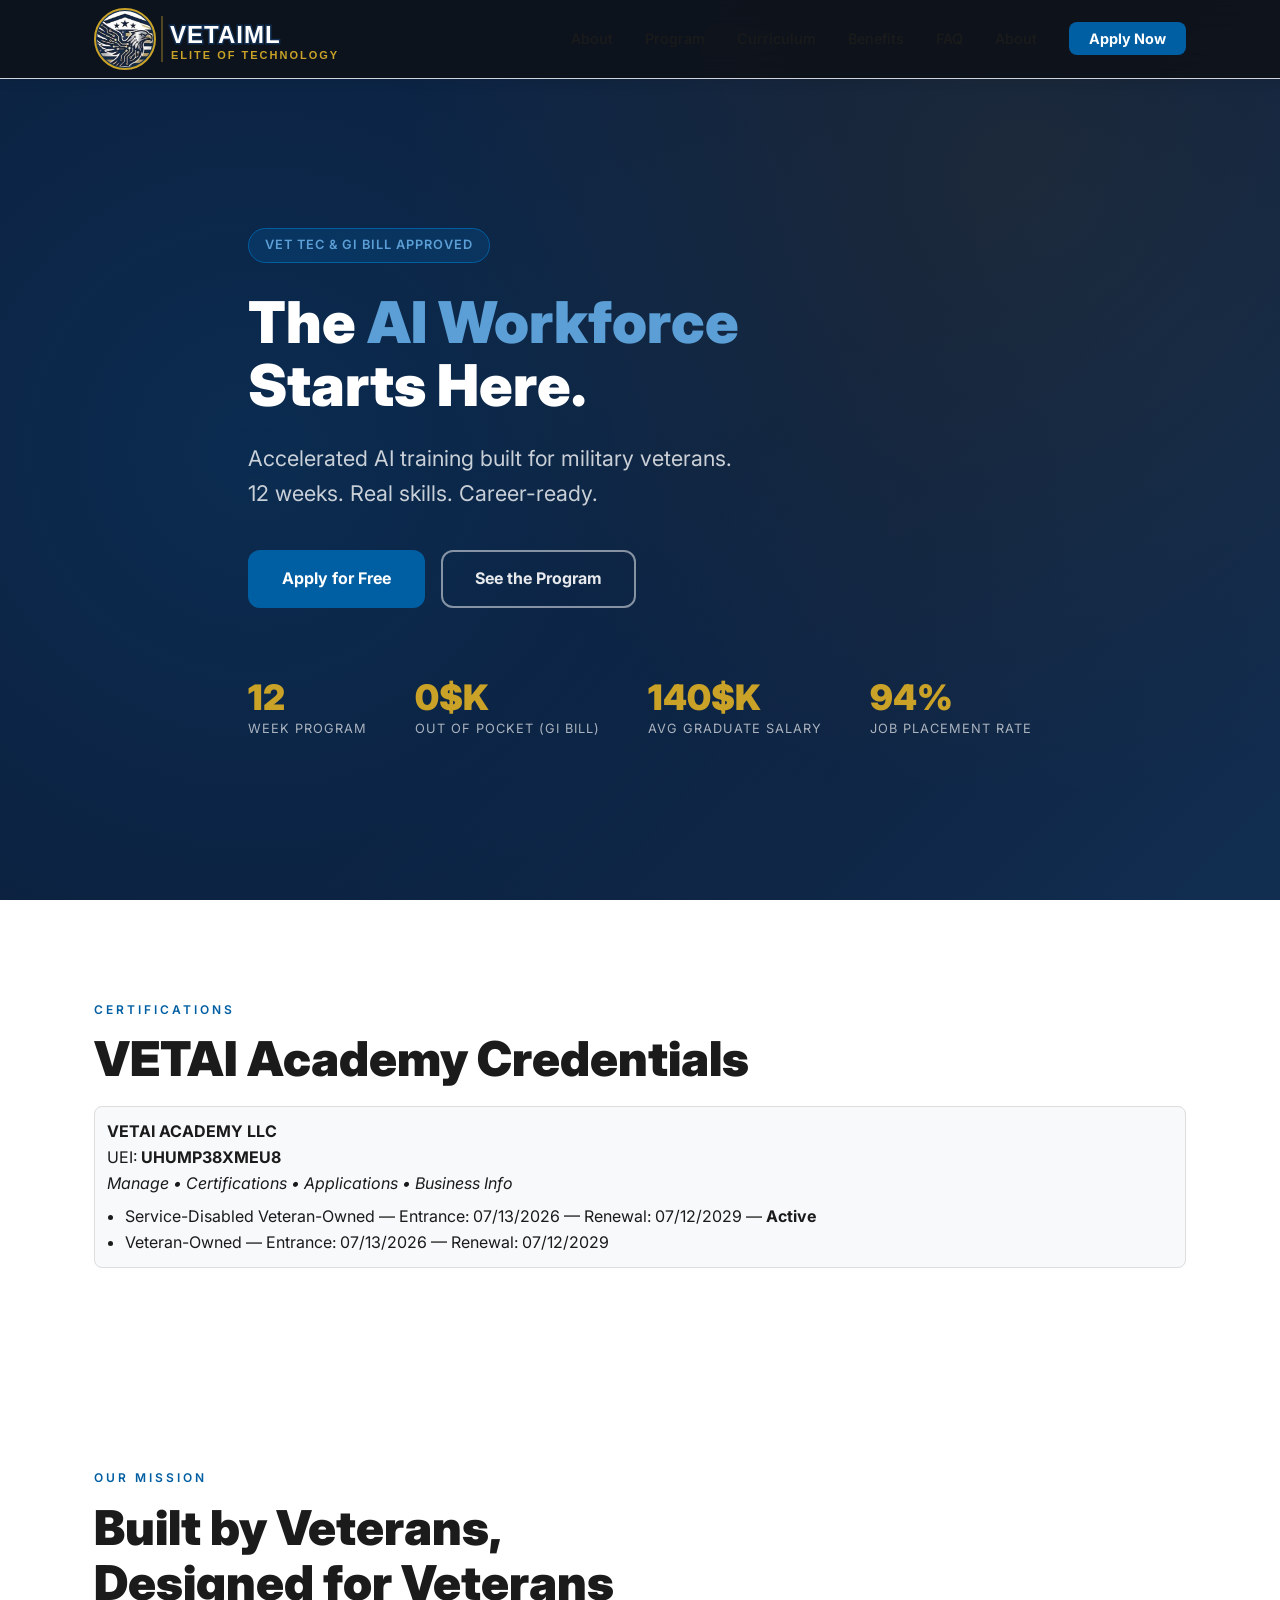
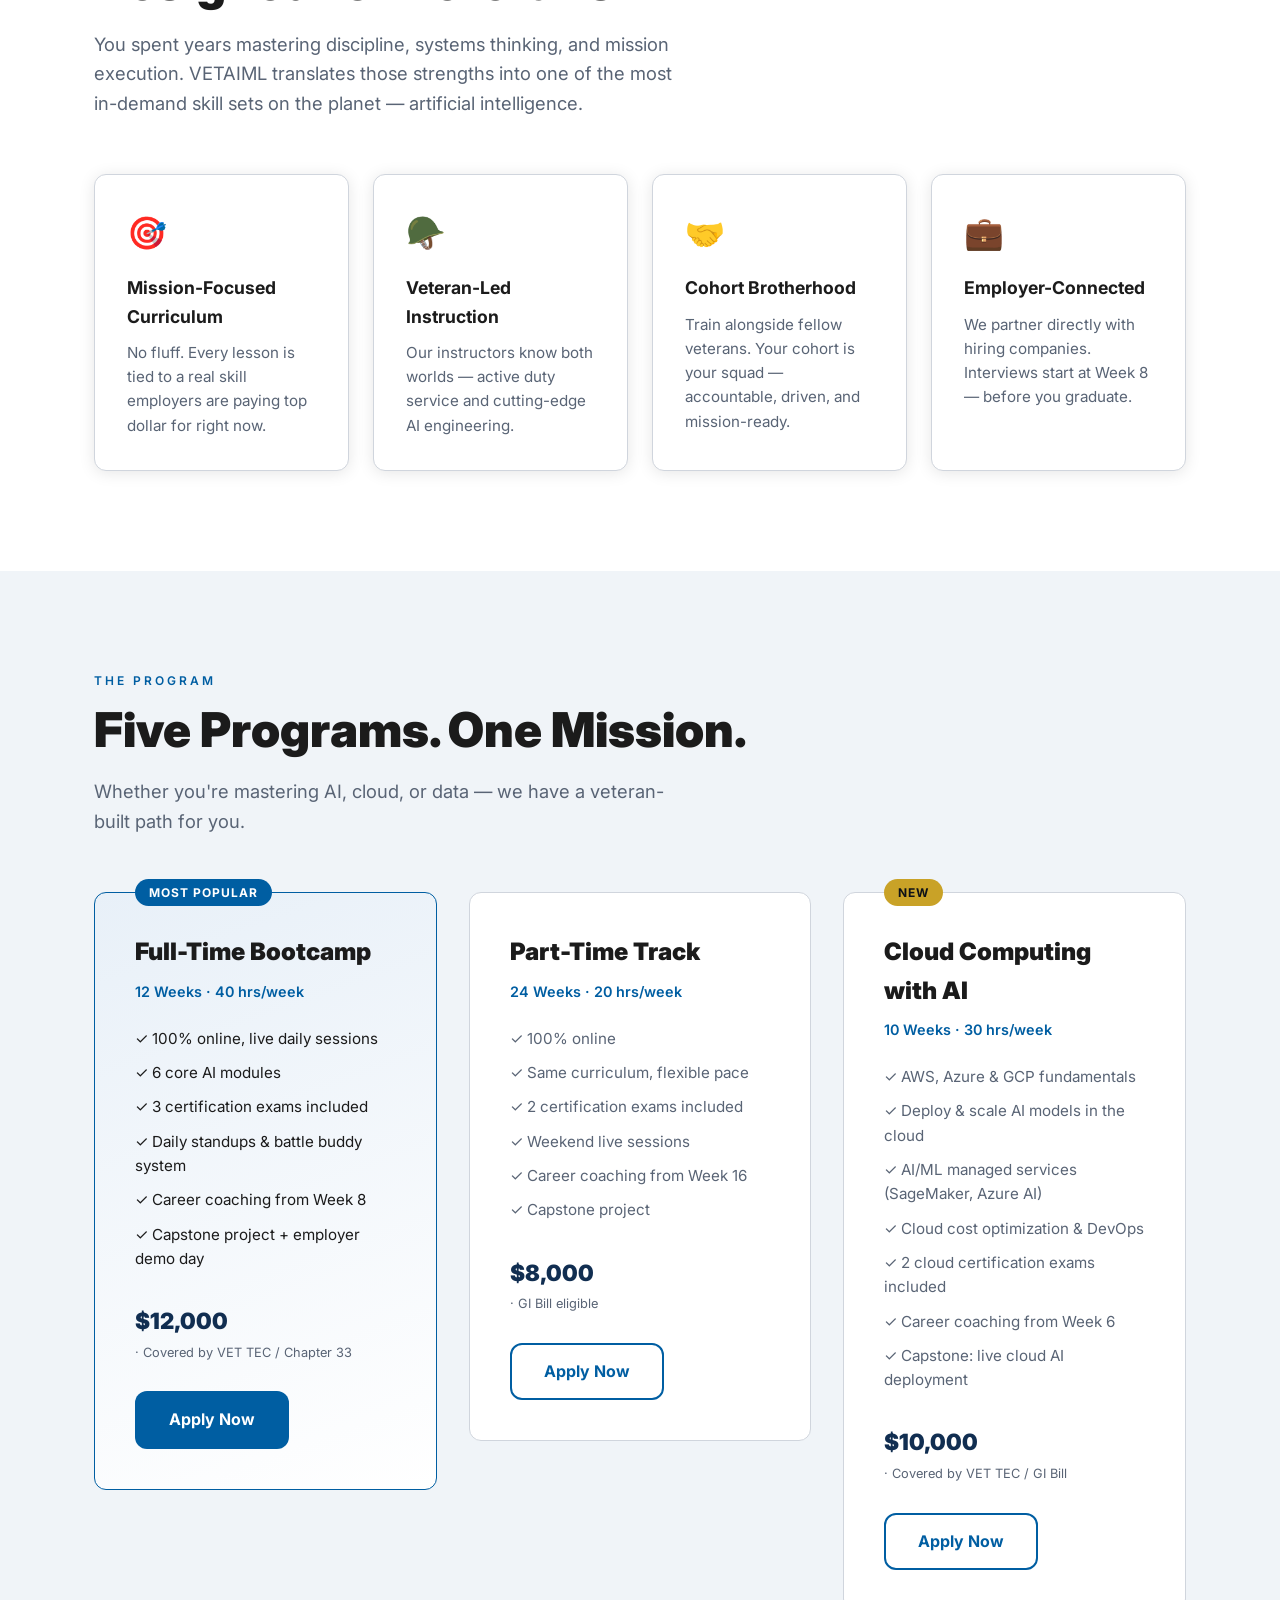
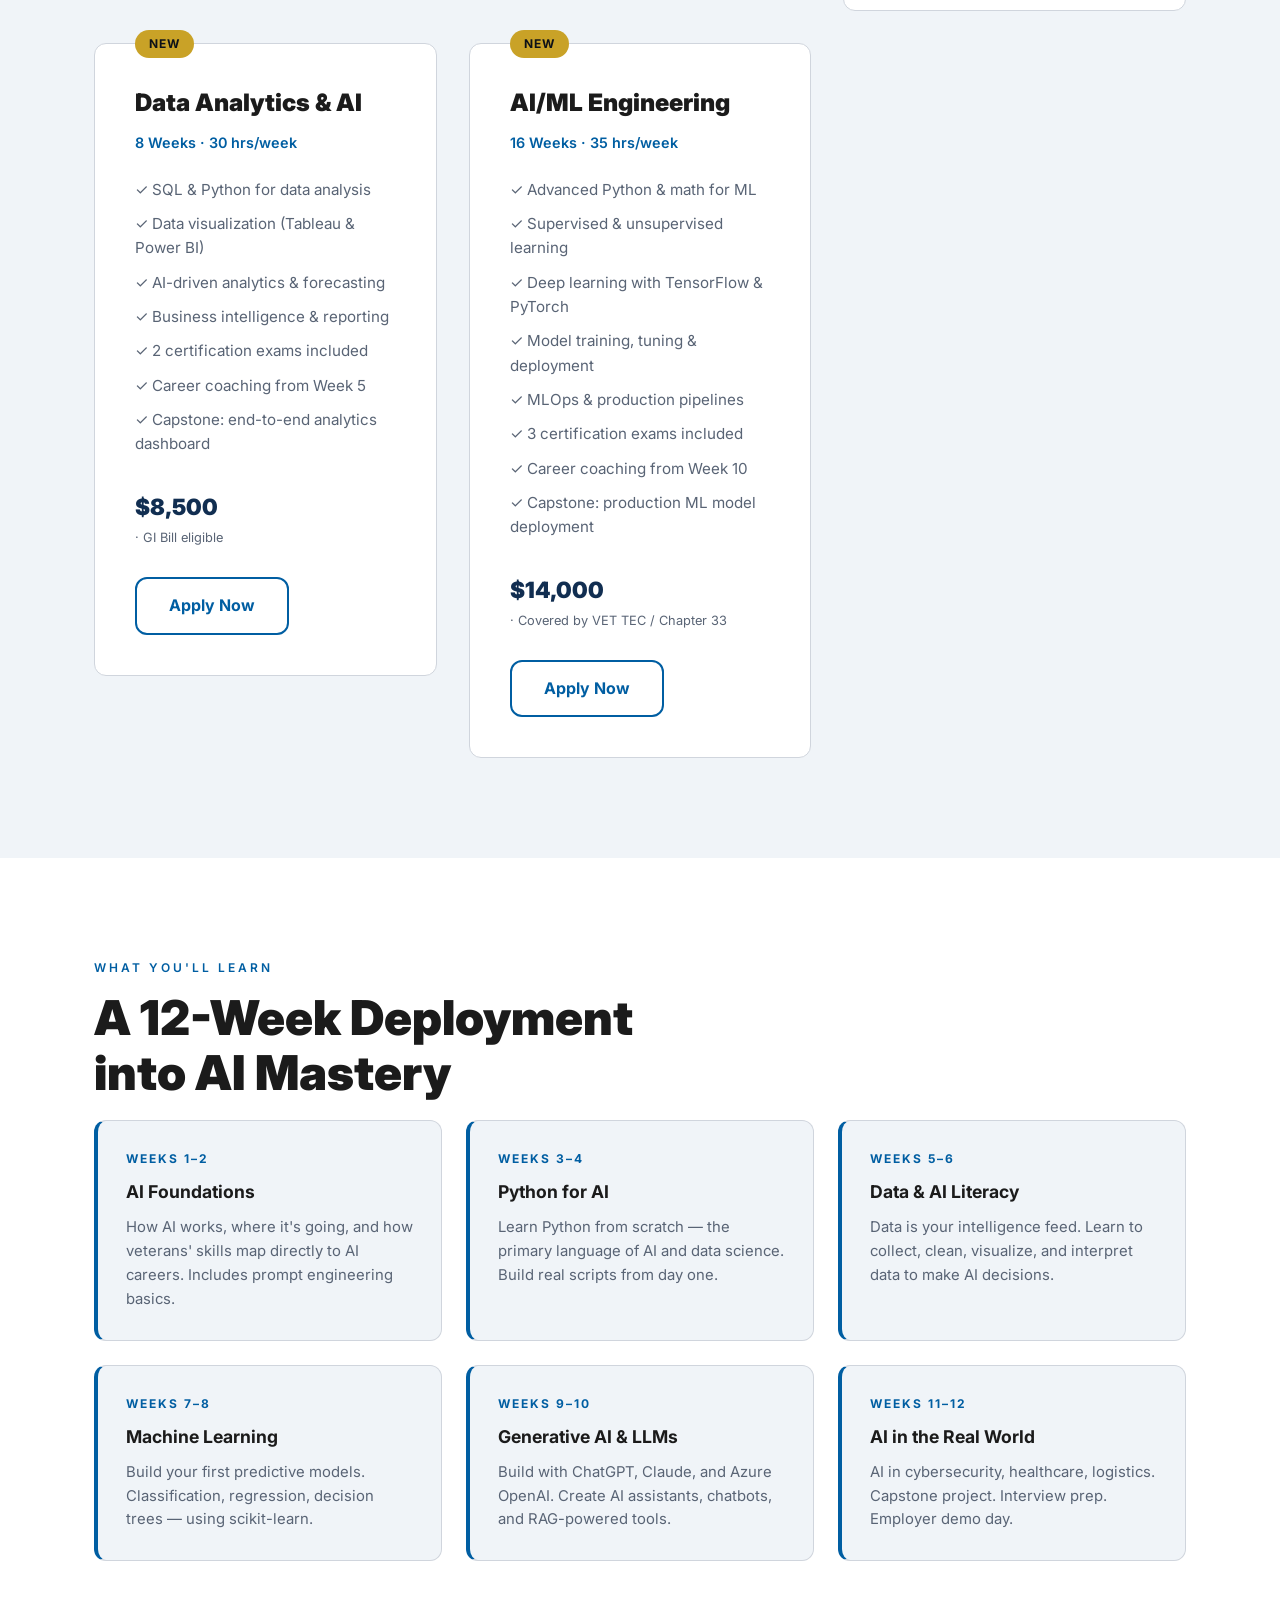
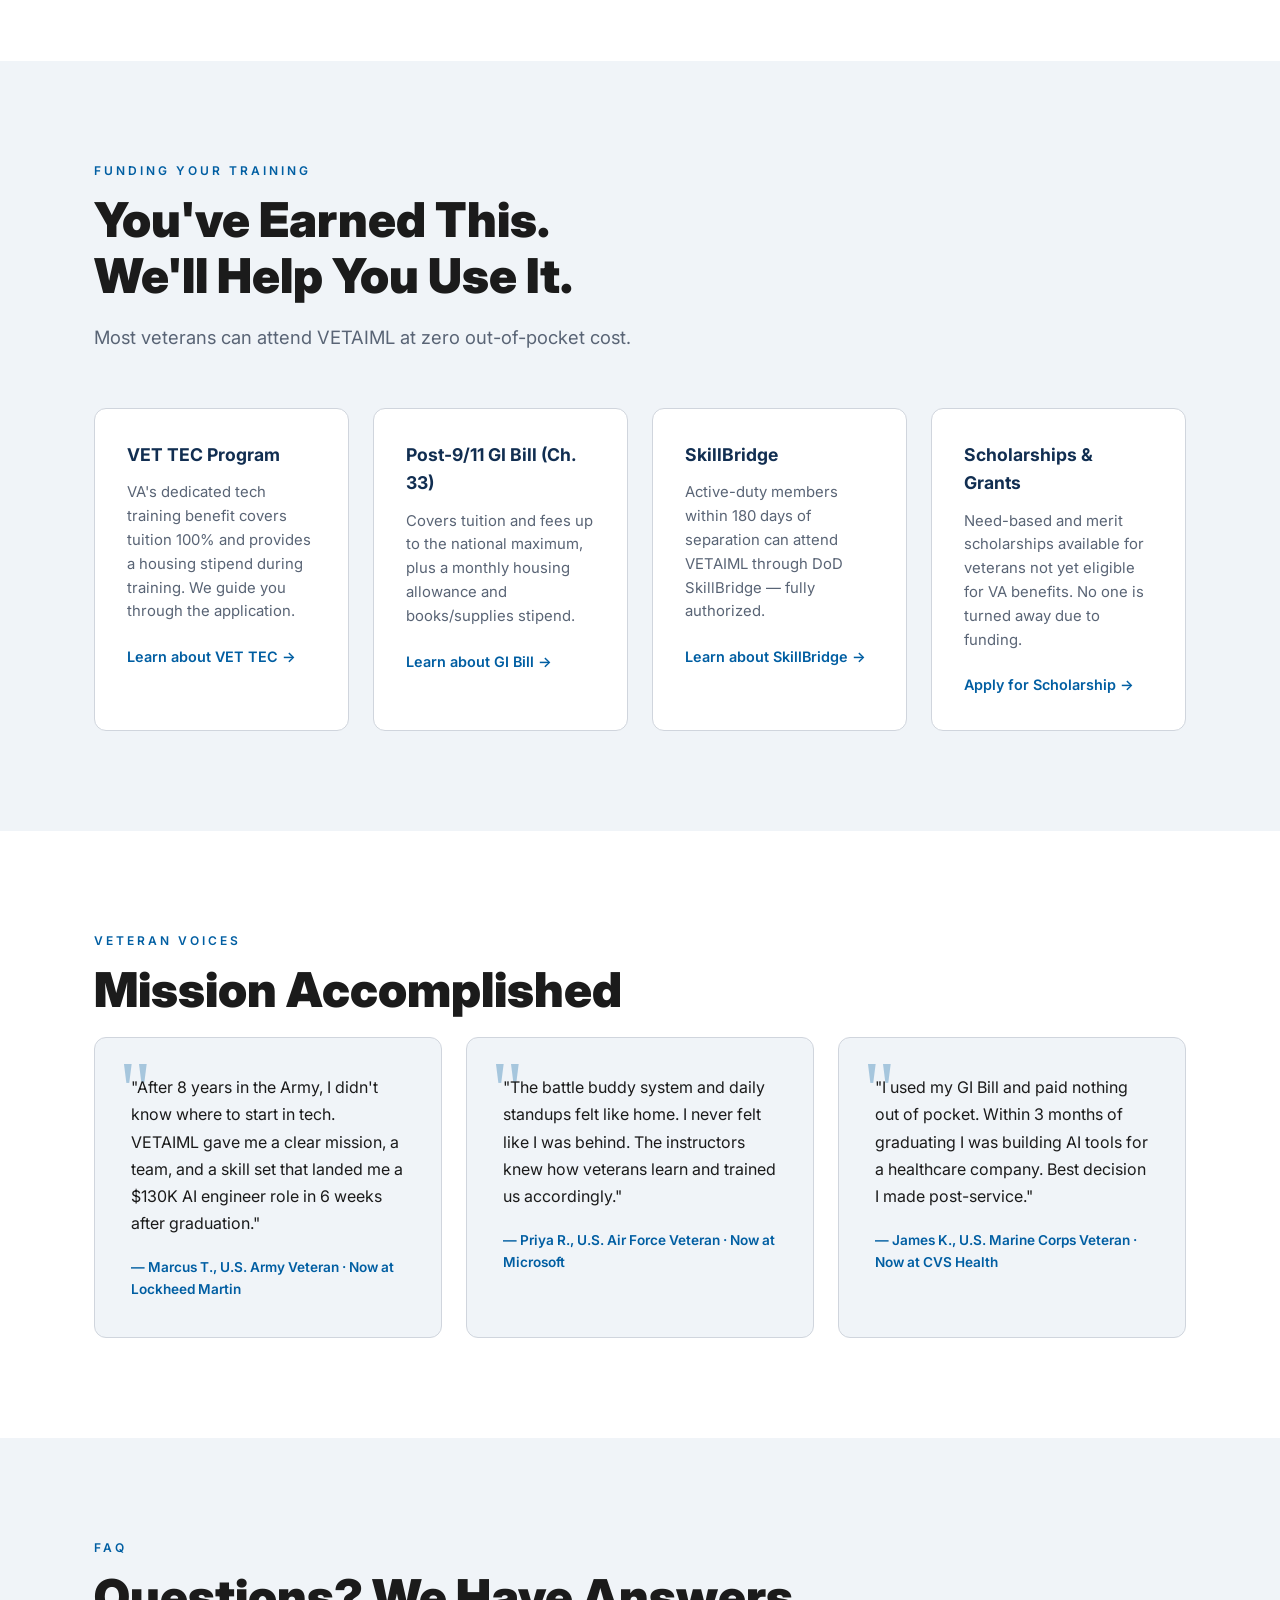
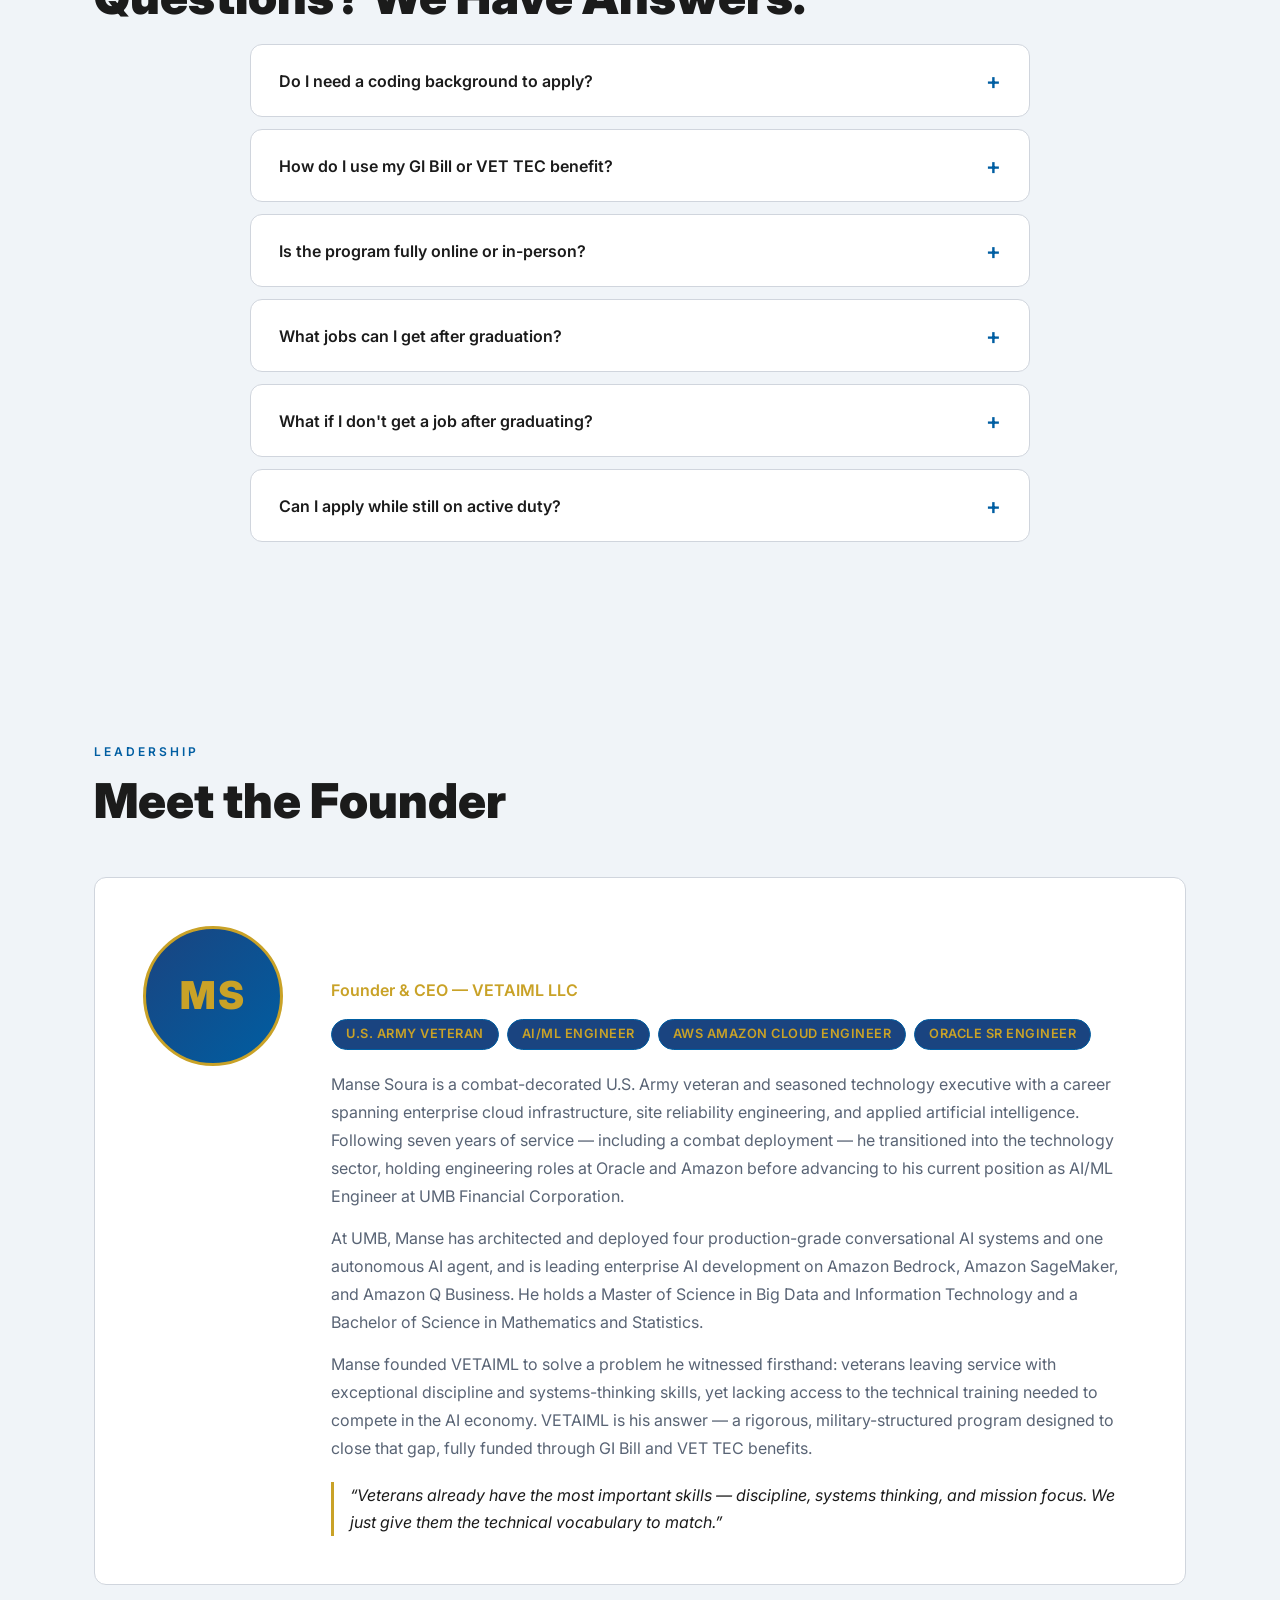
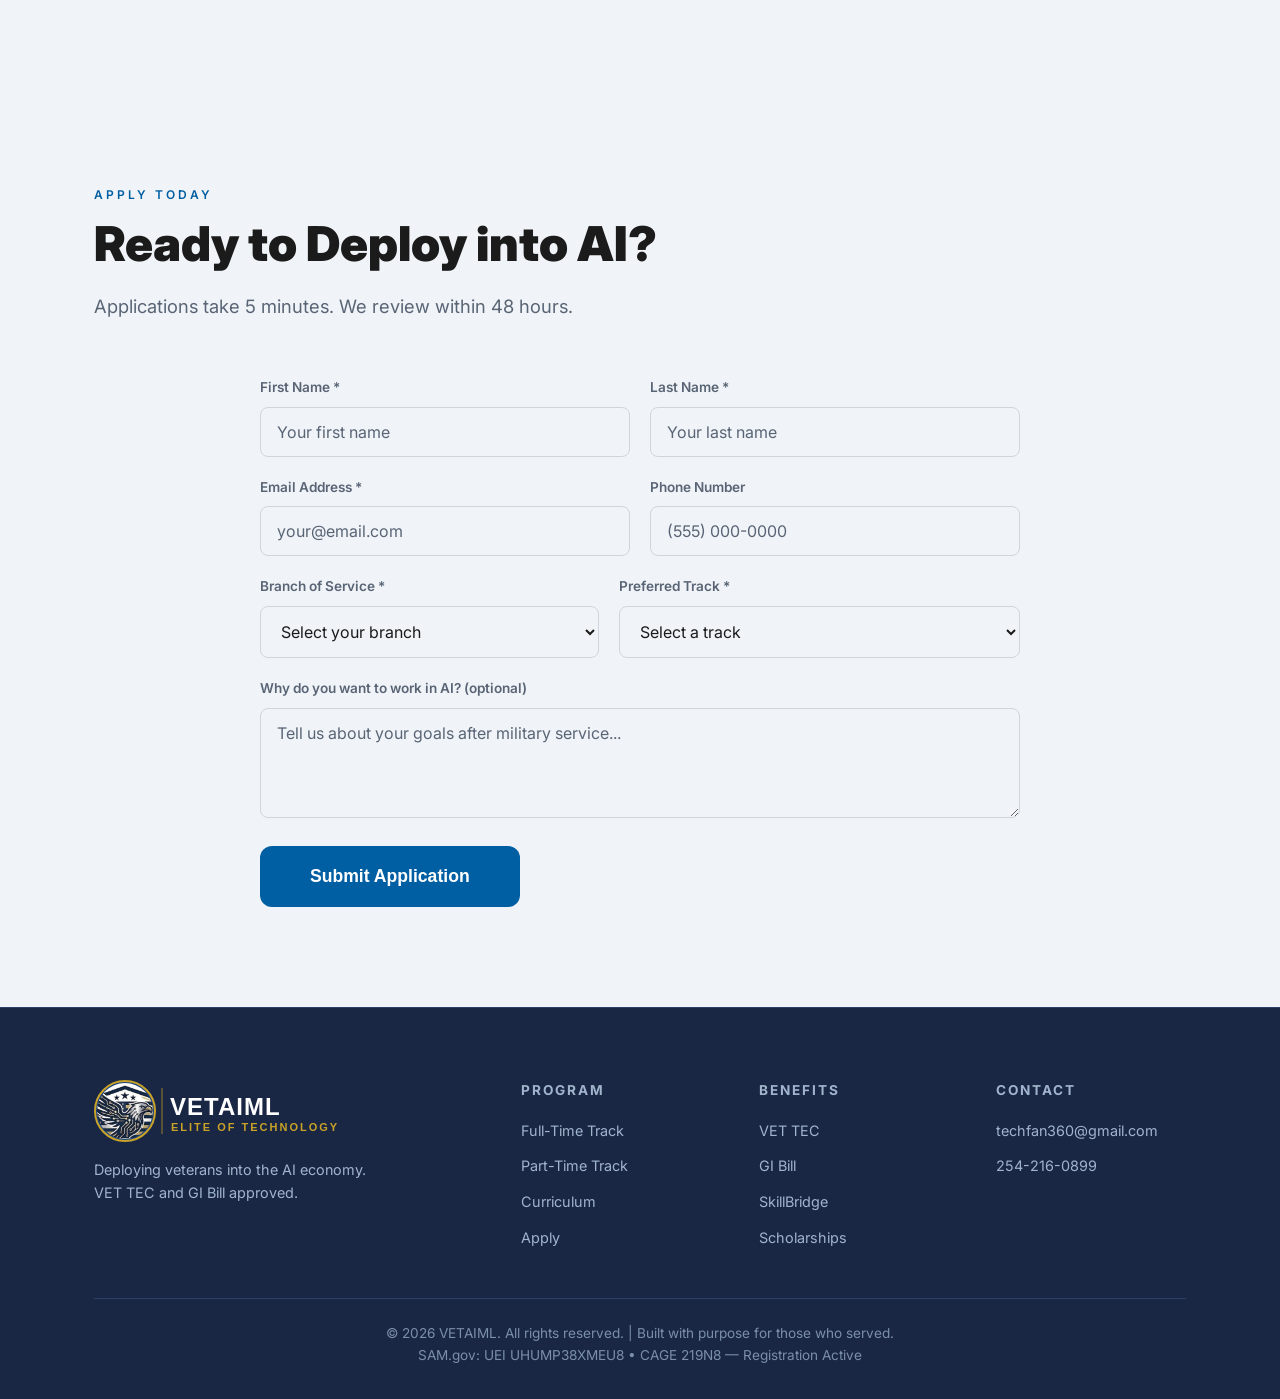
==== website/index.html @ 080af2b9 "Make Full-Time Bootcamp 100% online; update FAQ, form, README" ====
<!DOCTYPE html>
<html lang="en">
<head>
  <meta charset="UTF-8" />
  <meta name="viewport" content="width=device-width, initial-scale=1.0" />
  <title>VETAIML — AI Training for Military Veterans</title>
  <link rel="canonical" href="https://vetaiml.com" />
  <link rel="stylesheet" href="styles.css?v=3" />
  <link rel="preconnect" href="https://fonts.googleapis.com" />
  <link href="https://fonts.googleapis.com/css2?family=Inter:wght@300;400;600;700;900&display=swap" rel="stylesheet" />
</head>
<body>

  <!-- NAV -->
  <nav id="navbar">
    <div class="nav-inner">
      <a href="#" class="logo" aria-label="VETAIML">
        <svg xmlns="http://www.w3.org/2000/svg" xmlns:xlink="http://www.w3.org/1999/xlink" viewBox="0 0 248 62" width="248" height="62" role="img" aria-label="VETAIML logo">
          <defs>
            <clipPath id="iconClipNav"><circle cx="31" cy="31" r="28"/></clipPath>
          </defs>
          <!-- Navy circle background makes icon pop on white nav -->
          <circle cx="31" cy="31" r="30" fill="#112e51" stroke="#c9a227" stroke-width="2"/>
          <!-- Eagle icon clipped to circle -->
          <image href="icon.jpg" x="3" y="3" width="56" height="56" preserveAspectRatio="xMidYMid slice" clip-path="url(#iconClipNav)"/>
          <!-- Gold divider -->
          <line x1="68" y1="8" x2="68" y2="54" stroke="#c9a227" stroke-width="1.2" opacity="0.6"/>
          <!-- VETAIML -->
          <text x="76" y="35" font-family="'Arial Black', Arial, sans-serif" font-weight="900" font-size="24" fill="#ffffff" stroke="#112e51" stroke-width="3" paint-order="stroke" letter-spacing="1">VETAIML</text>
          <!-- Elite of Technology -->
          <text x="77" y="51" font-family="Arial, sans-serif" font-weight="700" font-size="11" fill="#c9a227" letter-spacing="2">ELITE OF TECHNOLOGY</text>
        </svg>
      </a>
      <ul class="nav-links">
        <li><a href="#about">About</a></li>
        <li><a href="#program">Program</a></li>
        <li><a href="#curriculum">Curriculum</a></li>
        <li><a href="#benefits">Benefits</a></li>
        <li><a href="#faq">FAQ</a></li>
        <li><a href="#founder">About</a></li>
        <li><a href="#apply" class="btn-nav">Apply Now</a></li>
      </ul>
      <button class="hamburger" id="hamburger" aria-label="Menu">&#9776;</button>
    </div>
  </nav>

  <!-- HERO -->
  <section class="hero" id="home">
    <div class="hero-overlay"></div>
    <div class="hero-content">
      <div class="hero-badge">VET TEC &amp; GI Bill Approved</div>
      <h1>The <span class="accent">AI Workforce</span><br />Starts Here.</h1>
      <p class="hero-sub">Accelerated AI training built for military veterans.<br />12 weeks. Real skills. Career-ready.</p>
      <div class="hero-cta">
        <a href="#apply" class="btn-primary">Apply for Free</a>
        <a href="#program" class="btn-outline">See the Program</a>
      </div>
      <div class="hero-stats">
        <div class="stat"><span class="stat-num">12</span><span class="stat-label">Week Program</span></div>
        <div class="stat"><span class="stat-num">$0</span><span class="stat-label">Out of Pocket (GI Bill)</span></div>
        <div class="stat"><span class="stat-num">$140K</span><span class="stat-label">Avg Graduate Salary</span></div>
        <div class="stat"><span class="stat-num">94%</span><span class="stat-label">Job Placement Rate</span></div>
      </div>
    </div>
  </section>

  <!-- CERTIFICATIONS -->
  <section class="section" id="certifications">
    <div class="container">
      <div class="section-label">Certifications</div>
      <h2>VETAI Academy Credentials</h2>
      <div class="cert-block" style="border:1px solid #ddd;padding:12px;border-radius:8px;background:#f7f9fb;">
        <strong>VETAI ACADEMY LLC</strong><br/>
        UEI: <strong>UHUMP38XMEU8</strong><br/>
        <em>Manage • Certifications • Applications • Business Info</em>
        <ul style="margin:8px 0 0;padding-left:18px">
          <li>Service-Disabled Veteran-Owned — Entrance: 07/13/2026 — Renewal: 07/12/2029 — <strong>Active</strong></li>
          <li>Veteran-Owned — Entrance: 07/13/2026 — Renewal: 07/12/2029</li>
        </ul>
      </div>
    </div>
  </section>

  <!-- ABOUT -->
  <section class="section" id="about">
    <div class="container">
      <div class="section-label">Our Mission</div>
      <h2>Built by Veterans,<br />Designed for Veterans</h2>
      <p class="section-sub">You spent years mastering discipline, systems thinking, and mission execution. VETAIML translates those strengths into one of the most in-demand skill sets on the planet — artificial intelligence.</p>
      <div class="cards-grid">
        <div class="card">
          <div class="card-icon">🎯</div>
          <h3>Mission-Focused Curriculum</h3>
          <p>No fluff. Every lesson is tied to a real skill employers are paying top dollar for right now.</p>
        </div>
        <div class="card">
          <div class="card-icon">🪖</div>
          <h3>Veteran-Led Instruction</h3>
          <p>Our instructors know both worlds — active duty service and cutting-edge AI engineering.</p>
        </div>
        <div class="card">
          <div class="card-icon">🤝</div>
          <h3>Cohort Brotherhood</h3>
          <p>Train alongside fellow veterans. Your cohort is your squad — accountable, driven, and mission-ready.</p>
        </div>
        <div class="card">
          <div class="card-icon">💼</div>
          <h3>Employer-Connected</h3>
          <p>We partner directly with hiring companies. Interviews start at Week 8 — before you graduate.</p>
        </div>
      </div>
    </div>
  </section>

  <!-- PROGRAM -->
  <section class="section section-dark" id="program">
    <div class="container">
      <div class="section-label">The Program</div>
      <h2>Five Programs. One Mission.</h2>
      <p class="section-sub">Whether you're mastering AI, cloud, or data — we have a veteran-built path for you.</p>
      <div class="tracks">
        <div class="track track-featured">
          <div class="track-badge">Most Popular</div>
          <h3>Full-Time Bootcamp</h3>
          <div class="track-duration">12 Weeks · 40 hrs/week</div>
          <ul class="track-features">
            <li>✓ 100% online, live daily sessions</li>
            <li>✓ 6 core AI modules</li>
            <li>✓ 3 certification exams included</li>
            <li>✓ Daily standups &amp; battle buddy system</li>
            <li>✓ Career coaching from Week 8</li>
            <li>✓ Capstone project + employer demo day</li>
          </ul>
          <div class="track-price">$12,000 <span>· Covered by VET TEC / Chapter 33</span></div>
          <a href="#apply" class="btn-primary">Apply Now</a>
        </div>
        <div class="track">
          <h3>Part-Time Track</h3>
          <div class="track-duration">24 Weeks · 20 hrs/week</div>
          <ul class="track-features">
            <li>✓ 100% online</li>
            <li>✓ Same curriculum, flexible pace</li>
            <li>✓ 2 certification exams included</li>
            <li>✓ Weekend live sessions</li>
            <li>✓ Career coaching from Week 16</li>
            <li>✓ Capstone project</li>
          </ul>
          <div class="track-price">$8,000 <span>· GI Bill eligible</span></div>
          <a href="#apply" class="btn-outline">Apply Now</a>
        </div>
        <div class="track">
          <div class="track-badge" style="background:var(--gold);color:#0d1117;">New</div>
          <h3>Cloud Computing with AI</h3>
          <div class="track-duration">10 Weeks · 30 hrs/week</div>
          <ul class="track-features">
            <li>✓ AWS, Azure &amp; GCP fundamentals</li>
            <li>✓ Deploy &amp; scale AI models in the cloud</li>
            <li>✓ AI/ML managed services (SageMaker, Azure AI)</li>
            <li>✓ Cloud cost optimization &amp; DevOps</li>
            <li>✓ 2 cloud certification exams included</li>
            <li>✓ Career coaching from Week 6</li>
            <li>✓ Capstone: live cloud AI deployment</li>
          </ul>
          <div class="track-price">$10,000 <span>· Covered by VET TEC / GI Bill</span></div>
          <a href="#apply" class="btn-outline">Apply Now</a>
        </div>
        <div class="track">
          <div class="track-badge" style="background:var(--gold);color:#0d1117;">New</div>
          <h3>Data Analytics &amp; AI</h3>
          <div class="track-duration">8 Weeks · 30 hrs/week</div>
          <ul class="track-features">
            <li>✓ SQL &amp; Python for data analysis</li>
            <li>✓ Data visualization (Tableau &amp; Power BI)</li>
            <li>✓ AI-driven analytics &amp; forecasting</li>
            <li>✓ Business intelligence &amp; reporting</li>
            <li>✓ 2 certification exams included</li>
            <li>✓ Career coaching from Week 5</li>
            <li>✓ Capstone: end-to-end analytics dashboard</li>
          </ul>
          <div class="track-price">$8,500 <span>· GI Bill eligible</span></div>
          <a href="#apply" class="btn-outline">Apply Now</a>
        </div>
        <div class="track">
          <div class="track-badge" style="background:var(--gold);color:#0d1117;">New</div>
          <h3>AI/ML Engineering</h3>
          <div class="track-duration">16 Weeks · 35 hrs/week</div>
          <ul class="track-features">
            <li>✓ Advanced Python &amp; math for ML</li>
            <li>✓ Supervised &amp; unsupervised learning</li>
            <li>✓ Deep learning with TensorFlow &amp; PyTorch</li>
            <li>✓ Model training, tuning &amp; deployment</li>
            <li>✓ MLOps &amp; production pipelines</li>
            <li>✓ 3 certification exams included</li>
            <li>✓ Career coaching from Week 10</li>
            <li>✓ Capstone: production ML model deployment</li>
          </ul>
          <div class="track-price">$14,000 <span>· Covered by VET TEC / Chapter 33</span></div>
          <a href="#apply" class="btn-outline">Apply Now</a>
        </div>
      </div>
    </div>
  </section>

  <!-- CURRICULUM -->
  <section class="section" id="curriculum">
    <div class="container">
      <div class="section-label">What You'll Learn</div>
      <h2>A 12-Week Deployment<br />into AI Mastery</h2>
      <div class="modules">
        <div class="module" data-week="1–2">
          <div class="module-week">Weeks 1–2</div>
          <h3>AI Foundations</h3>
          <p>How AI works, where it's going, and how veterans' skills map directly to AI careers. Includes prompt engineering basics.</p>
        </div>
        <div class="module" data-week="3–4">
          <div class="module-week">Weeks 3–4</div>
          <h3>Python for AI</h3>
          <p>Learn Python from scratch — the primary language of AI and data science. Build real scripts from day one.</p>
        </div>
        <div class="module" data-week="5–6">
          <div class="module-week">Weeks 5–6</div>
          <h3>Data &amp; AI Literacy</h3>
          <p>Data is your intelligence feed. Learn to collect, clean, visualize, and interpret data to make AI decisions.</p>
        </div>
        <div class="module" data-week="7–8">
          <div class="module-week">Weeks 7–8</div>
          <h3>Machine Learning</h3>
          <p>Build your first predictive models. Classification, regression, decision trees — using scikit-learn.</p>
        </div>
        <div class="module" data-week="9–10">
          <div class="module-week">Weeks 9–10</div>
          <h3>Generative AI &amp; LLMs</h3>
          <p>Build with ChatGPT, Claude, and Azure OpenAI. Create AI assistants, chatbots, and RAG-powered tools.</p>
        </div>
        <div class="module" data-week="11–12">
          <div class="module-week">Weeks 11–12</div>
          <h3>AI in the Real World</h3>
          <p>AI in cybersecurity, healthcare, logistics. Capstone project. Interview prep. Employer demo day.</p>
        </div>
      </div>
    </div>
  </section>

  <!-- BENEFITS -->
  <section class="section section-dark" id="benefits">
    <div class="container">
      <div class="section-label">Funding Your Training</div>
      <h2>You've Earned This.<br />We'll Help You Use It.</h2>
      <p class="section-sub">Most veterans can attend VETAIML at zero out-of-pocket cost.</p>
      <div class="benefits-grid">
        <div class="benefit">
          <h3>VET TEC Program</h3>
          <p>VA's dedicated tech training benefit covers tuition 100% and provides a housing stipend during training. We guide you through the application.</p>
          <a href="https://www.va.gov/education/about-gi-bill-benefits/how-to-use-benefits/vettec-high-tech-program/" target="_blank" rel="noopener" class="benefit-link">Learn about VET TEC →</a>
        </div>
        <div class="benefit">
          <h3>Post-9/11 GI Bill (Ch. 33)</h3>
          <p>Covers tuition and fees up to the national maximum, plus a monthly housing allowance and books/supplies stipend.</p>
          <a href="https://www.va.gov/education/about-gi-bill-benefits/post-9-11/" target="_blank" rel="noopener" class="benefit-link">Learn about GI Bill →</a>
        </div>
        <div class="benefit">
          <h3>SkillBridge</h3>
          <p>Active-duty members within 180 days of separation can attend VETAIML through DoD SkillBridge — fully authorized.</p>
          <a href="https://skillbridge.osd.mil/" target="_blank" rel="noopener" class="benefit-link">Learn about SkillBridge →</a>
        </div>
        <div class="benefit">
          <h3>Scholarships &amp; Grants</h3>
          <p>Need-based and merit scholarships available for veterans not yet eligible for VA benefits. No one is turned away due to funding.</p>
          <a href="#apply" class="benefit-link">Apply for Scholarship →</a>
        </div>
      </div>
    </div>
  </section>

  <!-- TESTIMONIALS -->
  <section class="section" id="testimonials">
    <div class="container">
      <div class="section-label">Veteran Voices</div>
      <h2>Mission Accomplished</h2>
      <div class="testimonials">
        <div class="testimonial">
          <p>"After 8 years in the Army, I didn't know where to start in tech. VETAIML gave me a clear mission, a team, and a skill set that landed me a $130K AI engineer role in 6 weeks after graduation."</p>
          <div class="testimonial-author">— Marcus T., U.S. Army Veteran · Now at Lockheed Martin</div>
        </div>
        <div class="testimonial">
          <p>"The battle buddy system and daily standups felt like home. I never felt like I was behind. The instructors knew how veterans learn and trained us accordingly."</p>
          <div class="testimonial-author">— Priya R., U.S. Air Force Veteran · Now at Microsoft</div>
        </div>
        <div class="testimonial">
          <p>"I used my GI Bill and paid nothing out of pocket. Within 3 months of graduating I was building AI tools for a healthcare company. Best decision I made post-service."</p>
          <div class="testimonial-author">— James K., U.S. Marine Corps Veteran · Now at CVS Health</div>
        </div>
      </div>
    </div>
  </section>

  <!-- FAQ -->
  <section class="section section-dark" id="faq">
    <div class="container">
      <div class="section-label">FAQ</div>
      <h2>Questions? We Have Answers.</h2>
      <div class="faq-list">
        <div class="faq-item">
          <button class="faq-question">Do I need a coding background to apply?</button>
          <div class="faq-answer"><p>No. We start from zero. If you can use a computer and follow instructions, you qualify. Your military training has already given you the most important skills: discipline and the ability to learn fast under pressure.</p></div>
        </div>
        <div class="faq-item">
          <button class="faq-question">How do I use my GI Bill or VET TEC benefit?</button>
          <div class="faq-answer"><p>Our admissions team walks you through the entire VA benefit application process. We handle the paperwork alongside you. Most students complete their benefit certification within 2–3 weeks of acceptance.</p></div>
        </div>
        <div class="faq-item">
          <button class="faq-question">Is the program fully online or in-person?</button>
          <div class="faq-answer"><p>The full-time track is 100% online with live daily sessions. The part-time track is 100% online with live weekend sessions.</p></div>
        </div>
        <div class="faq-item">
          <button class="faq-question">What jobs can I get after graduation?</button>
          <div class="faq-answer"><p>Common graduate roles include: AI/ML Engineer, Data Analyst, AI Product Manager, Prompt Engineer, AI Solutions Consultant, and Machine Learning Ops Engineer. Average starting salaries range from $100K–$165K.</p></div>
        </div>
        <div class="faq-item">
          <button class="faq-question">What if I don't get a job after graduating?</button>
          <div class="faq-answer"><p>We offer a job guarantee: if you don't receive a job offer within 6 months of graduating (while meeting all career services requirements), we refund your tuition in full.</p></div>
        </div>
        <div class="faq-item">
          <button class="faq-question">Can I apply while still on active duty?</button>
          <div class="faq-answer"><p>Yes. If you're within 180 days of your ETS/EAOS date, you may be eligible for DoD SkillBridge, which allows you to attend while still on active duty and receiving full pay and benefits.</p></div>
        </div>
      </div>
    </div>
  </section>

  <!-- FOUNDER -->
  <section class="section section-dark" id="founder">
    <div class="container">
      <div class="section-label">Leadership</div>
      <h2>Meet the Founder</h2>
      <div class="founder-card">
        <div class="founder-avatar" aria-label="Manse Soura">
          <span>MS</span>
        </div>
        <div class="founder-info">
          <h3>Manse Soura</h3>
          <div class="founder-title">Founder &amp; CEO — VETAIML LLC</div>
          <div class="founder-tags">
            <span class="tag">U.S. Army Veteran</span>
            <span class="tag">AI/ML Engineer</span>
            <span class="tag">AWS Amazon Cloud Engineer</span>
            <span class="tag">Oracle SR Engineer</span>
          </div>
          <p>Manse Soura is a combat-decorated U.S. Army veteran and seasoned technology executive with a career spanning enterprise cloud infrastructure, site reliability engineering, and applied artificial intelligence. Following seven years of service &mdash; including a combat deployment &mdash; he transitioned into the technology sector, holding engineering roles at Oracle and Amazon before advancing to his current position as AI/ML Engineer at UMB Financial Corporation.</p>
          <p>At UMB, Manse has architected and deployed four production-grade conversational AI systems and one autonomous AI agent, and is leading enterprise AI development on Amazon Bedrock, Amazon SageMaker, and Amazon Q Business. He holds a Master of Science in Big Data and Information Technology and a Bachelor of Science in Mathematics and Statistics.</p>
          <p>Manse founded VETAIML to solve a problem he witnessed firsthand: veterans leaving service with exceptional discipline and systems-thinking skills, yet lacking access to the technical training needed to compete in the AI economy. VETAIML is his answer &mdash; a rigorous, military-structured program designed to close that gap, fully funded through GI Bill and VET TEC benefits.</p>
          <blockquote class="founder-quote">&ldquo;Veterans already have the most important skills &mdash; discipline, systems thinking, and mission focus. We just give them the technical vocabulary to match.&rdquo;</blockquote>
        </div>
      </div>
    </div>
  </section>

  <!-- APPLY -->
  <section class="section apply-section" id="apply">
    <div class="container">
      <div class="section-label">Apply Today</div>
      <h2>Ready to Deploy into AI?</h2>
      <p class="section-sub">Applications take 5 minutes. We review within 48 hours.</p>
      <form class="apply-form" id="applyForm" action="https://formspree.io/f/xredkwdy" method="POST" novalidate>
        <div class="form-row">
          <div class="form-group">
            <label for="firstName">First Name *</label>
            <input type="text" id="firstName" name="firstName" placeholder="Your first name" required />
          </div>
          <div class="form-group">
            <label for="lastName">Last Name *</label>
            <input type="text" id="lastName" name="lastName" placeholder="Your last name" required />
          </div>
        </div>
        <div class="form-row">
          <div class="form-group">
            <label for="email">Email Address *</label>
            <input type="email" id="email" name="email" placeholder="your@email.com" required />
          </div>
          <div class="form-group">
            <label for="phone">Phone Number</label>
            <input type="tel" id="phone" name="phone" placeholder="(555) 000-0000" />
          </div>
        </div>
        <div class="form-row">
          <div class="form-group">
            <label for="branch">Branch of Service *</label>
            <select id="branch" name="branch" required>
              <option value="">Select your branch</option>
              <option>Army</option>
              <option>Navy</option>
              <option>Air Force</option>
              <option>Marine Corps</option>
              <option>Coast Guard</option>
              <option>Space Force</option>
              <option>National Guard / Reserve</option>
            </select>
          </div>
          <div class="form-group">
            <label for="track">Preferred Track *</label>
            <select id="track" name="track" required>
              <option value="">Select a track</option>
              <option>Full-Time Bootcamp (12 weeks) — 100% online</option>
              <option>Part-Time Online (24 weeks)</option>
              <option>SkillBridge (active duty)</option>
            </select>
          </div>
        </div>
        <div class="form-group full-width">
          <label for="motivation">Why do you want to work in AI? (optional)</label>
          <textarea id="motivation" name="motivation" rows="4" placeholder="Tell us about your goals after military service..."></textarea>
        </div>
        <button type="submit" class="btn-primary btn-large">Submit Application</button>
      </form>
      <div class="form-success" id="formSuccess" style="display:none;">
        <div class="success-icon">✓</div>
        <h3>Application Received!</h3>
        <p>We'll be in touch within 48 hours. Welcome to the mission.</p>
      </div>
    </div>
  </section>

  <!-- FOOTER -->
  <footer class="footer">
    <div class="container">
      <div class="footer-grid">
        <div class="footer-brand">
          <div class="logo" aria-label="VETAIML">
            <svg xmlns="http://www.w3.org/2000/svg" xmlns:xlink="http://www.w3.org/1999/xlink" viewBox="0 0 248 62" width="248" height="62" role="img" aria-label="VETAIML logo">
              <defs>
                <clipPath id="iconClipFooter"><circle cx="31" cy="31" r="28"/></clipPath>
              </defs>
              <!-- Circle background -->
              <circle cx="31" cy="31" r="30" fill="#1a4480" stroke="#c9a227" stroke-width="2"/>
              <!-- Eagle icon -->
              <image href="icon.jpg" x="3" y="3" width="56" height="56" preserveAspectRatio="xMidYMid slice" clip-path="url(#iconClipFooter)"/>
              <!-- Gold divider -->
              <line x1="68" y1="8" x2="68" y2="54" stroke="#c9a227" stroke-width="1.2" opacity="0.6"/>
              <!-- VETAIML white for dark footer -->
              <text x="76" y="35" font-family="'Arial Black', Arial, sans-serif" font-weight="900" font-size="24" fill="#ffffff" letter-spacing="1">VETAIML</text>
              <!-- Elite of Technology -->
              <text x="77" y="51" font-family="Arial, sans-serif" font-weight="700" font-size="11" fill="#c9a227" letter-spacing="2">ELITE OF TECHNOLOGY</text>
            </svg>
          </div>
          <p>Deploying veterans into the AI economy. VET TEC and GI Bill approved.</p>
        </div>
        <div class="footer-links">
          <h4>Program</h4>
          <ul>
            <li><a href="#program">Full-Time Track</a></li>
            <li><a href="#program">Part-Time Track</a></li>
            <li><a href="#curriculum">Curriculum</a></li>
            <li><a href="#apply">Apply</a></li>
          </ul>
        </div>
        <div class="footer-links">
          <h4>Benefits</h4>
          <ul>
            <li><a href="#benefits">VET TEC</a></li>
            <li><a href="#benefits">GI Bill</a></li>
            <li><a href="#benefits">SkillBridge</a></li>
            <li><a href="#benefits">Scholarships</a></li>
          </ul>
        </div>
        <div class="footer-links">
          <h4>Contact</h4>
          <ul>
            <li><a href="mailto:techfan360@gmail.com">techfan360@gmail.com</a></li>
            <li><a href="tel:+12542160899">254-216-0899</a></li>
          </ul>
        </div>
      </div>
      <div class="footer-bottom">
        <p>&copy; 2026 VETAIML. All rights reserved. | Built with purpose for those who served.</p>
        <p class="reg-info">SAM.gov: <a href="https://sam.gov" target="_blank" rel="noopener">UEI UHUMP38XMEU8</a> • CAGE 219N8 — Registration Active</p>
      </div>
    </div>
  </footer>

  <script src="script.js"></script>
</body>
</html>
---- website/styles.css ----
/* ============================================================
   VETAIML — styles.css
   ============================================================ */

:root {
  --green:      #005ea2;
  --green-dark: #1a4480;
  --green-light:#5b9fd6;
  --gold:       #c9a227;
  --gold-light: #c9a227;
  --navy:       #112e51;
  --navy-dark:  #0d1f3c;
  --dark:       #ffffff;
  --dark-2:     #f0f4f8;
  --dark-3:     #ffffff;
  --mid:        #d0d5dd;
  --text:       #1b1b1b;
  --text-muted: #596475;
  --white:      #ffffff;
  --radius:     12px;
  --shadow:     0 2px 16px rgba(0,0,0,0.10);
  --transition: 0.25s ease;
}

*, *::before, *::after { box-sizing: border-box; margin: 0; padding: 0; }

html { scroll-behavior: smooth; font-size: 16px; }

body {
  font-family: 'Inter', system-ui, sans-serif;
  background: var(--dark);
  color: var(--text);
  line-height: 1.6;
  overflow-x: hidden;
}

a { color: inherit; text-decoration: none; }

img { max-width: 100%; }

/* ---- LAYOUT ---- */
.container {
  max-width: 1140px;
  margin: 0 auto;
  padding: 0 24px;
}

.section { padding: 100px 0; }
.section-dark { background: var(--dark-2); }

/* ---- FOUNDER SECTION ---- */
.founder-card {
  display: flex;
  gap: 48px;
  align-items: flex-start;
  margin-top: 48px;
  background: var(--dark-3);
  border: 1px solid var(--mid);
  border-radius: var(--radius);
  padding: 48px;
}

.founder-avatar {
  flex-shrink: 0;
  width: 140px;
  height: 140px;
  border-radius: 50%;
  background: linear-gradient(135deg, var(--green-dark), var(--green));
  border: 3px solid var(--gold);
  display: flex;
  align-items: center;
  justify-content: center;
  font-size: 2.4rem;
  font-weight: 900;
  color: var(--gold);
  letter-spacing: 2px;
}

.founder-info h3 {
  font-size: 1.8rem;
  font-weight: 700;
  color: var(--white);
  margin-bottom: 6px;
}

.founder-title {
  color: var(--gold);
  font-weight: 600;
  font-size: 1rem;
  margin-bottom: 16px;
}

.founder-tags {
  display: flex;
  flex-wrap: wrap;
  gap: 8px;
  margin-bottom: 20px;
}

.founder-tags .tag {
  background: var(--green-dark);
  color: var(--gold-light);
  border: 1px solid var(--green);
  border-radius: 20px;
  padding: 4px 14px;
  font-size: 0.8rem;
  font-weight: 600;
  text-transform: uppercase;
  letter-spacing: 0.5px;
}

.founder-info p {
  color: var(--text-muted);
  margin-bottom: 14px;
  line-height: 1.75;
}

.founder-quote {
  border-left: 3px solid var(--gold);
  padding-left: 16px;
  margin-top: 20px;
  color: var(--text);
  font-style: italic;
  font-size: 1rem;
  line-height: 1.7;
}

@media (max-width: 700px) {
  .founder-card {
    flex-direction: column;
    align-items: center;
    text-align: center;
    padding: 32px 24px;
  }
  .founder-quote {
    border-left: none;
    border-top: 3px solid var(--gold);
    padding-left: 0;
    padding-top: 16px;
  }
  .founder-tags { justify-content: center; }
}

.section-label {
  text-transform: uppercase;
  letter-spacing: 3px;
  font-size: 0.75rem;
  font-weight: 600;
  color: var(--green);
  margin-bottom: 12px;
}

h2 {
  font-size: clamp(2rem, 4vw, 3rem);
  font-weight: 900;
  line-height: 1.15;
  margin-bottom: 20px;
}

.section-sub {
  font-size: 1.15rem;
  color: var(--text-muted);
  max-width: 600px;
  margin-bottom: 56px;
}

/* ---- BUTTONS ---- */
.btn-primary {
  display: inline-block;
  background: var(--green);
  color: var(--white);
  padding: 14px 32px;
  border-radius: var(--radius);
  font-weight: 700;
  font-size: 1rem;
  transition: background var(--transition), transform var(--transition);
  border: 2px solid transparent;
  cursor: pointer;
}
.btn-primary:hover { background: var(--green-dark); transform: translateY(-2px); }

.btn-outline {
  display: inline-block;
  background: transparent;
  color: var(--green);
  padding: 14px 32px;
  border-radius: var(--radius);
  font-weight: 700;
  font-size: 1rem;
  border: 2px solid var(--green);
  transition: border-color var(--transition), color var(--transition), background var(--transition), transform var(--transition);
  cursor: pointer;
}
.btn-outline:hover { background: var(--green); color: #fff; border-color: var(--green); transform: translateY(-2px); }

.btn-large { padding: 18px 48px; font-size: 1.1rem; }

/* ---- NAVBAR ---- */
#navbar {
  position: fixed;
  top: 0; left: 0; right: 0;
  z-index: 1000;
  background: rgba(255, 255, 255, 0.97);
  backdrop-filter: blur(12px);
  border-bottom: 1px solid var(--mid);
  box-shadow: 0 2px 12px rgba(0,0,0,0.08);
  transition: background var(--transition);
}

.nav-inner {
  max-width: 1140px;
  margin: 0 auto;
  padding: 0 24px;
  height: 78px;
  display: flex;
  align-items: center;
  justify-content: space-between;
}

.logo {
  display: flex;
  align-items: center;
  line-height: 1;
}
.logo svg { display: block; }

.nav-links {
  display: flex;
  align-items: center;
  gap: 32px;
  list-style: none;
}

.nav-links a {
  font-size: 0.9rem;
  font-weight: 500;
  color: var(--text);
  transition: color var(--transition);
}
.nav-links a:hover { color: var(--green); }

.btn-nav {
  background: var(--green) !important;
  color: var(--white) !important;
  padding: 8px 20px;
  border-radius: 8px;
  font-weight: 700 !important;
  transition: background var(--transition) !important;
}
.btn-nav:hover { background: var(--green-dark) !important; }

.hamburger {
  display: none;
  background: none;
  border: none;
  color: var(--text);
  font-size: 1.5rem;
  cursor: pointer;
}

/* ---- HERO ---- */
.hero {
  min-height: 100vh;
  display: flex;
  align-items: center;
  position: relative;
  background: linear-gradient(135deg, var(--navy-dark) 0%, #0d1f3c 55%, var(--navy) 100%);
  padding-top: 68px;
  overflow: hidden;
  color: #ffffff;
}

.hero::before {
  content: '';
  position: absolute;
  inset: 0;
  background:
    radial-gradient(circle at 20% 50%, rgba(0,94,162,0.20) 0%, transparent 60%),
    radial-gradient(circle at 80% 20%, rgba(201,162,39,0.08) 0%, transparent 50%);
}

.hero-content {
  position: relative;
  z-index: 1;
  max-width: 1140px;
  margin: 0 auto;
  padding: 80px 24px;
}

.hero-badge {
  display: inline-block;
  background: rgba(0,94,162,0.25);
  border: 1px solid var(--green);
  color: var(--green-light);
  padding: 6px 16px;
  border-radius: 100px;
  font-size: 0.8rem;
  font-weight: 600;
  letter-spacing: 1px;
  text-transform: uppercase;
  margin-bottom: 28px;
}

.hero h1 {
  font-size: clamp(2rem, 4.5vw, 3.6rem);
  font-weight: 900;
  line-height: 1.1;
  margin-bottom: 24px;
  max-width: 800px;
}

.accent { color: var(--green-light); }

.hero-sub {
  font-size: clamp(1.1rem, 2vw, 1.35rem);
  color: rgba(255,255,255,0.78);
  margin-bottom: 40px;
  max-width: 500px;
}

.hero-cta {
  display: flex;
  gap: 16px;
  flex-wrap: wrap;
  margin-bottom: 72px;
}

.hero .btn-outline {
  color: rgba(255,255,255,0.9);
  border-color: rgba(255,255,255,0.5);
}
.hero .btn-outline:hover { color: #fff; border-color: #fff; }

.hero-stats {
  display: flex;
  gap: 48px;
  flex-wrap: wrap;
}

.stat {
  display: flex;
  flex-direction: column;
}

.stat-num {
  font-size: 2.2rem;
  font-weight: 900;
  color: var(--gold-light);
  line-height: 1;
}

.stat-label {
  font-size: 0.8rem;
  color: rgba(255,255,255,0.65);
  margin-top: 4px;
  text-transform: uppercase;
  letter-spacing: 1px;
}

/* ---- CARDS GRID ---- */
.cards-grid {
  display: grid;
  grid-template-columns: repeat(auto-fit, minmax(240px, 1fr));
  gap: 24px;
}

.card {
  background: var(--white);
  border: 1px solid var(--mid);
  border-radius: var(--radius);
  padding: 32px;
  box-shadow: var(--shadow);
  transition: border-color var(--transition), transform var(--transition), box-shadow var(--transition);
}
.card:hover { border-color: var(--green); transform: translateY(-4px); box-shadow: 0 8px 28px rgba(0,0,0,0.12); }

.card-icon { font-size: 2rem; margin-bottom: 16px; }
.card h3 { font-size: 1.1rem; font-weight: 700; margin-bottom: 10px; }
.card p { color: var(--text-muted); font-size: 0.95rem; }

/* ---- TRACKS ---- */
.tracks {
  display: grid;
  grid-template-columns: repeat(auto-fit, minmax(300px, 1fr));
  gap: 32px;
  align-items: start;
}

.track {
  background: var(--dark-3);
  border: 1px solid var(--mid);
  border-radius: var(--radius);
  padding: 40px;
  position: relative;
}

.track-featured {
  border-color: var(--green);
  background: linear-gradient(160deg, #e8f0f8 0%, var(--dark-3) 100%);
}

.track-badge {
  position: absolute;
  top: -14px;
  left: 40px;
  background: var(--green);
  color: white;
  font-size: 0.75rem;
  font-weight: 700;
  padding: 4px 14px;
  border-radius: 100px;
  text-transform: uppercase;
  letter-spacing: 1px;
}

.track h3 { font-size: 1.5rem; font-weight: 900; margin-bottom: 8px; }
.track-duration { color: var(--green); font-size: 0.9rem; font-weight: 600; margin-bottom: 24px; }

.track-features {
  list-style: none;
  margin-bottom: 32px;
  display: flex;
  flex-direction: column;
  gap: 10px;
}

.track-features li { font-size: 0.95rem; color: var(--text-muted); }
.track-featured .track-features li { color: var(--text); }

.track-price {
  font-size: 1.4rem;
  font-weight: 900;
  color: var(--navy);
  margin-bottom: 28px;
}
.track-price span { font-size: 0.8rem; font-weight: 400; color: var(--text-muted); display: block; margin-top: 4px; }

/* ---- MODULES ---- */
.modules {
  display: grid;
  grid-template-columns: repeat(auto-fit, minmax(300px, 1fr));
  gap: 24px;
}

.module {
  background: var(--dark-2);
  border: 1px solid var(--mid);
  border-left: 4px solid var(--green);
  border-radius: var(--radius);
  padding: 28px;
  transition: transform var(--transition);
}
.module:hover { transform: translateY(-4px); }
.module-week {
  font-size: 0.75rem;
  font-weight: 700;
  color: var(--green);
  text-transform: uppercase;
  letter-spacing: 2px;
  margin-bottom: 10px;
}
.module h3 { font-size: 1.1rem; font-weight: 700; margin-bottom: 10px; }
.module p { color: var(--text-muted); font-size: 0.93rem; }

/* ---- BENEFITS ---- */
.benefits-grid {
  display: grid;
  grid-template-columns: repeat(auto-fit, minmax(240px, 1fr));
  gap: 24px;
}

.benefit {
  background: var(--dark-3);
  border: 1px solid var(--mid);
  border-radius: var(--radius);
  padding: 32px;
}
.benefit h3 { font-size: 1.1rem; font-weight: 700; margin-bottom: 12px; color: var(--navy); }
.benefit p { color: var(--text-muted); font-size: 0.93rem; margin-bottom: 20px; }
.benefit-link { color: var(--green); font-size: 0.9rem; font-weight: 600; transition: color var(--transition); }
.benefit-link:hover { color: var(--green-dark); }

/* ---- TESTIMONIALS ---- */
.testimonials {
  display: grid;
  grid-template-columns: repeat(auto-fit, minmax(300px, 1fr));
  gap: 24px;
}

.testimonial {
  background: var(--dark-2);
  border: 1px solid var(--mid);
  border-radius: var(--radius);
  padding: 36px;
  position: relative;
}
.testimonial::before {
  content: '"';
  font-size: 5rem;
  color: var(--green);
  opacity: 0.3;
  position: absolute;
  top: 12px; left: 24px;
  line-height: 1;
  font-family: Georgia, serif;
}
.testimonial p {
  font-size: 1rem;
  color: var(--text);
  line-height: 1.7;
  margin-bottom: 20px;
  position: relative;
  z-index: 1;
}
.testimonial-author { font-size: 0.85rem; color: var(--green); font-weight: 600; }

/* ---- FAQ ---- */
.faq-list {
  max-width: 780px;
  margin: 0 auto;
  display: flex;
  flex-direction: column;
  gap: 12px;
}

.faq-item {
  background: var(--dark-3);
  border: 1px solid var(--mid);
  border-radius: var(--radius);
  overflow: hidden;
}

.faq-question {
  width: 100%;
  background: none;
  border: none;
  color: var(--text);
  font-size: 1rem;
  font-weight: 600;
  padding: 22px 28px;
  text-align: left;
  cursor: pointer;
  display: flex;
  justify-content: space-between;
  align-items: center;
  font-family: inherit;
  transition: color var(--transition);
}
.faq-question::after { content: '+'; font-size: 1.4rem; color: var(--green); transition: transform var(--transition); }
.faq-item.open .faq-question::after { transform: rotate(45deg); }
.faq-question:hover { color: var(--green); }

.faq-answer {
  max-height: 0;
  overflow: hidden;
  transition: max-height 0.4s ease, padding 0.3s ease;
}
.faq-item.open .faq-answer { max-height: 300px; }
.faq-answer p {
  padding: 0 28px 24px;
  color: var(--text-muted);
  font-size: 0.95rem;
  line-height: 1.7;
}

/* ---- APPLY FORM ---- */
.apply-section { background: var(--dark-2); }

.apply-form {
  max-width: 760px;
  margin: 0 auto;
  display: flex;
  flex-direction: column;
  gap: 20px;
}

.form-row {
  display: grid;
  grid-template-columns: 1fr 1fr;
  gap: 20px;
}

.form-group {
  display: flex;
  flex-direction: column;
  gap: 8px;
}
.form-group.full-width { grid-column: 1 / -1; }

label { font-size: 0.85rem; font-weight: 600; color: var(--text-muted); }

input, select, textarea {
  background: var(--dark-2);
  border: 1px solid var(--mid);
  border-radius: 8px;
  color: var(--text);
  font-family: inherit;
  font-size: 1rem;
  padding: 14px 16px;
  transition: border-color var(--transition);
  outline: none;
}
input:focus, select:focus, textarea:focus { border-color: var(--green); }
input::placeholder, textarea::placeholder { color: var(--text-muted); }
select option { background: var(--dark-2); }
textarea { resize: vertical; }

.apply-form .btn-primary {
  width: fit-content;
  margin-top: 8px;
}

.form-success {
  text-align: center;
  padding: 48px;
  max-width: 480px;
  margin: 0 auto;
}
.success-icon {
  width: 72px; height: 72px;
  background: var(--green);
  border-radius: 50%;
  display: flex;
  align-items: center;
  justify-content: center;
  font-size: 2rem;
  margin: 0 auto 24px;
}
.form-success h3 { font-size: 1.8rem; margin-bottom: 12px; }
.form-success p { color: var(--text-muted); }

/* ---- FOOTER ---- */
.footer {
  background: #1a2744;
  border-top: 1px solid #2d3f66;
  padding: 72px 0 32px;
  color: #c8d4e8;
}

.footer-grid {
  display: grid;
  grid-template-columns: 2fr 1fr 1fr 1fr;
  gap: 48px;
  margin-bottom: 48px;
}

.footer-brand .logo { font-size: 1.5rem; margin-bottom: 16px; display: block; }
.footer-brand p { color: #a0b4cc; font-size: 0.9rem; max-width: 280px; }

.footer-links h4 { font-size: 0.85rem; font-weight: 700; text-transform: uppercase; letter-spacing: 2px; color: #a0b4cc; margin-bottom: 16px; }
.footer-links ul { list-style: none; display: flex; flex-direction: column; gap: 10px; }
.footer-links a { color: #a0b4cc; font-size: 0.9rem; transition: color var(--transition); }
.footer-links a:hover { color: #7ecfa0; }

.footer-bottom {
  border-top: 1px solid #2d3f66;
  padding-top: 24px;
  text-align: center;
  color: #7a8fa8;
  font-size: 0.85rem;
}

/* ---- RESPONSIVE ---- */
@media (max-width: 900px) {
  .footer-grid { grid-template-columns: 1fr 1fr; }
}

@media (max-width: 768px) {
  .nav-links { display: none; flex-direction: column; position: fixed; top: 68px; left: 0; right: 0; background: var(--dark); border-bottom: 1px solid var(--mid); padding: 24px; gap: 20px; z-index: 999; }
  .nav-links.open { display: flex; }
  .hamburger { display: block; }
  .form-row { grid-template-columns: 1fr; }
  .hero-stats { gap: 28px; }
  .tracks { grid-template-columns: 1fr; }
}

@media (max-width: 480px) {
  .section { padding: 64px 0; }
  .hero-cta { flex-direction: column; }
  .footer-grid { grid-template-columns: 1fr; }
}
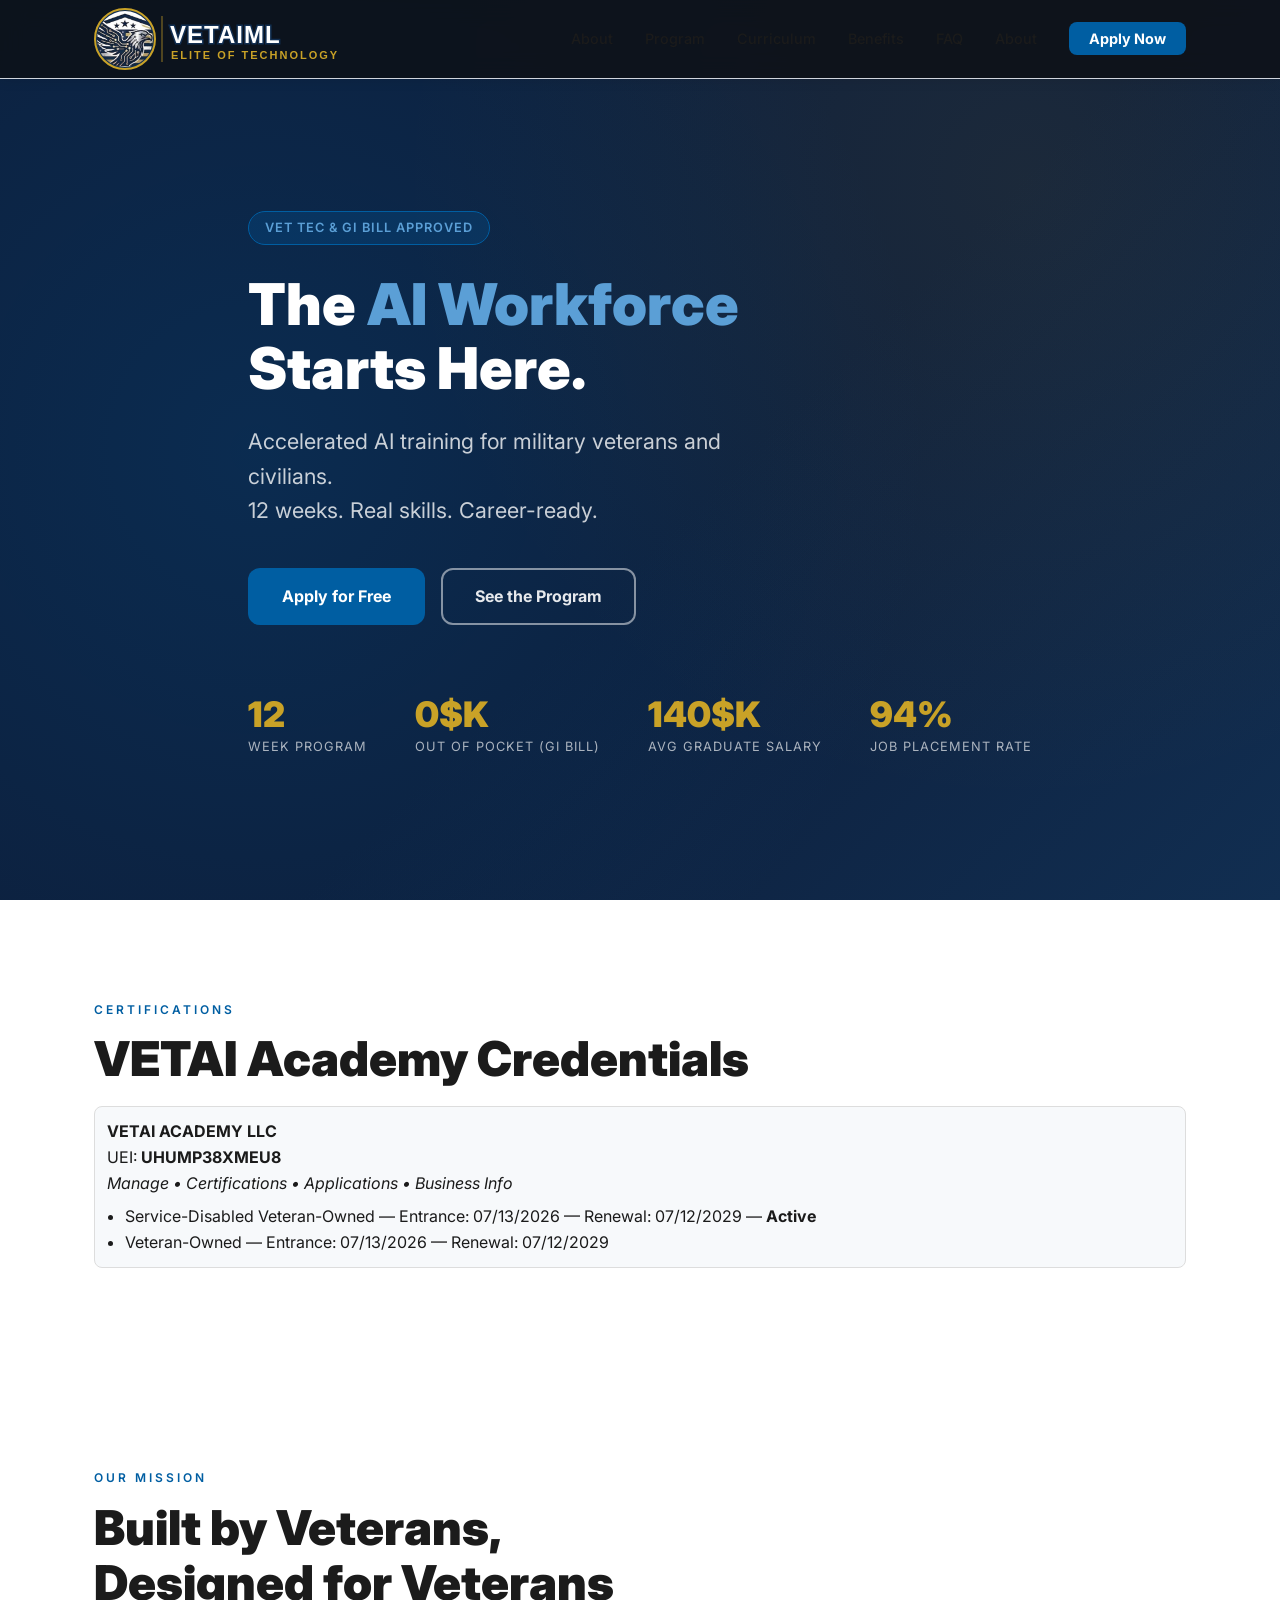
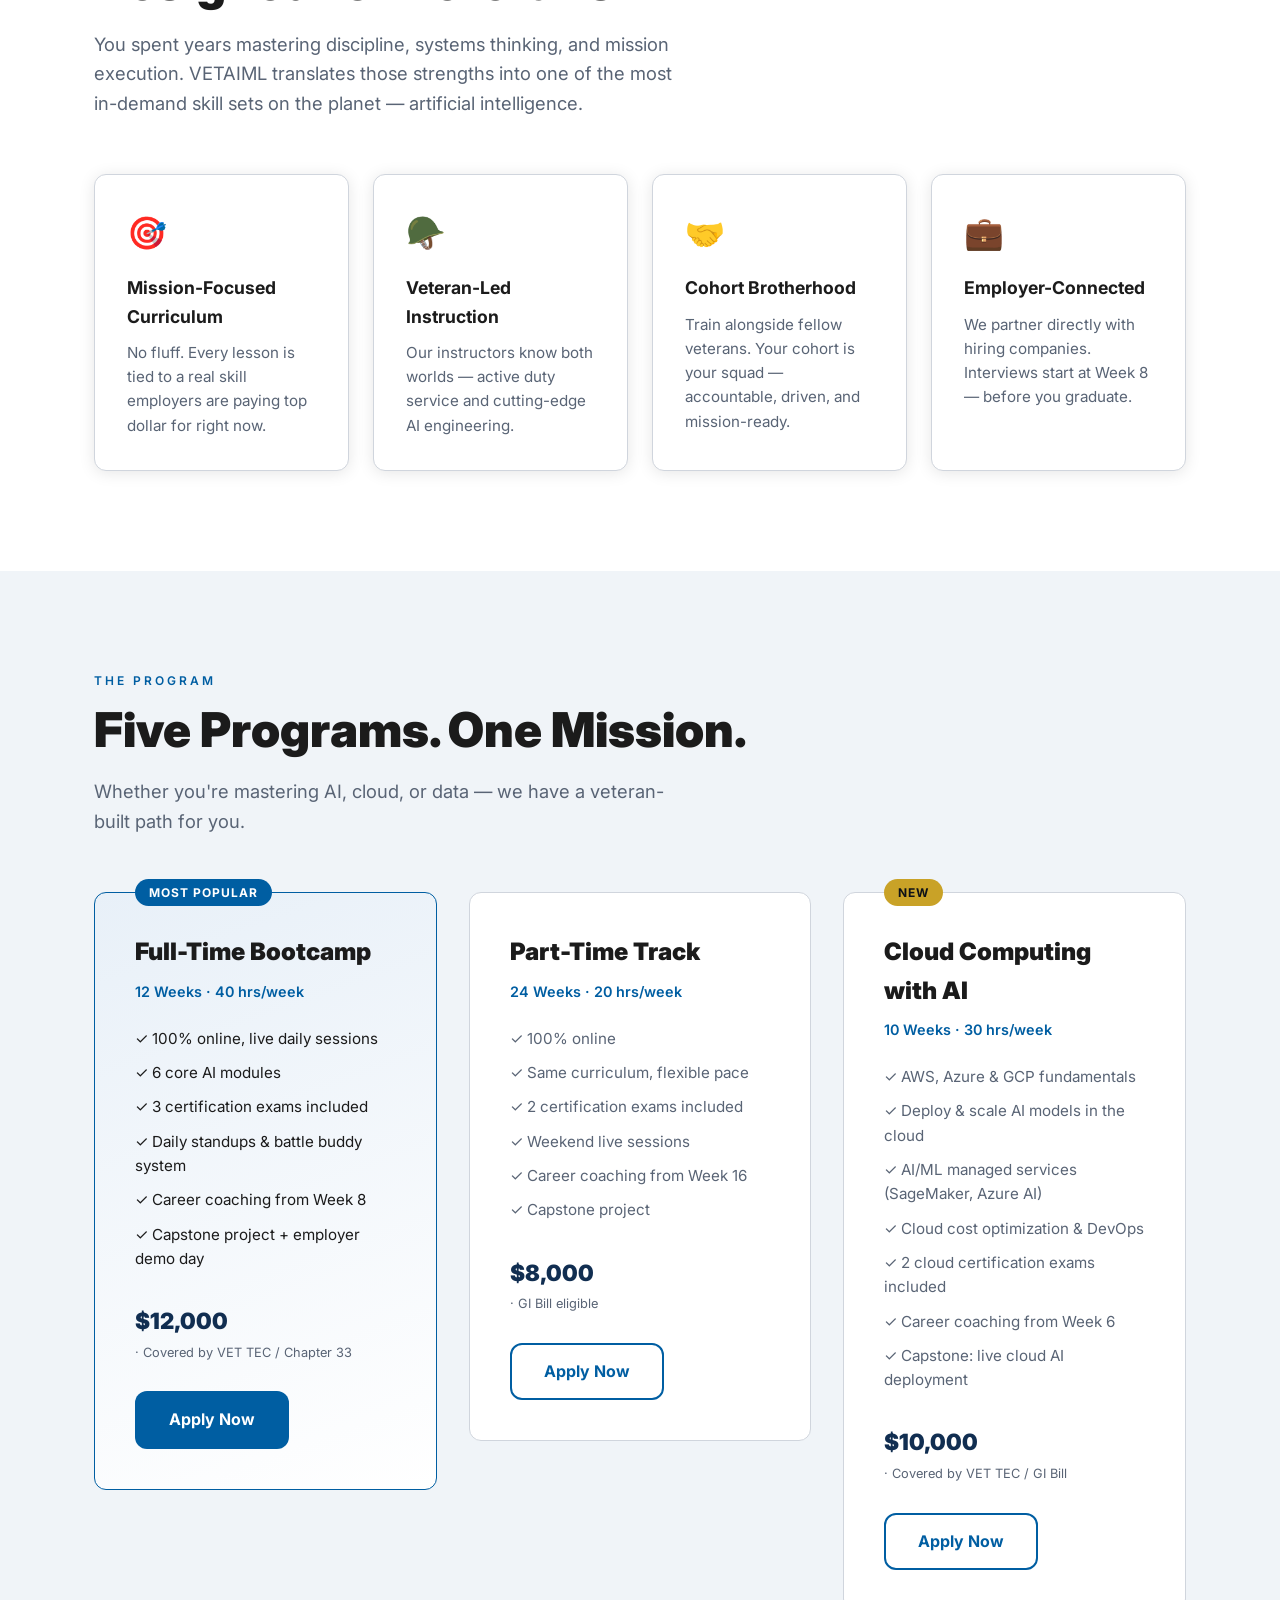
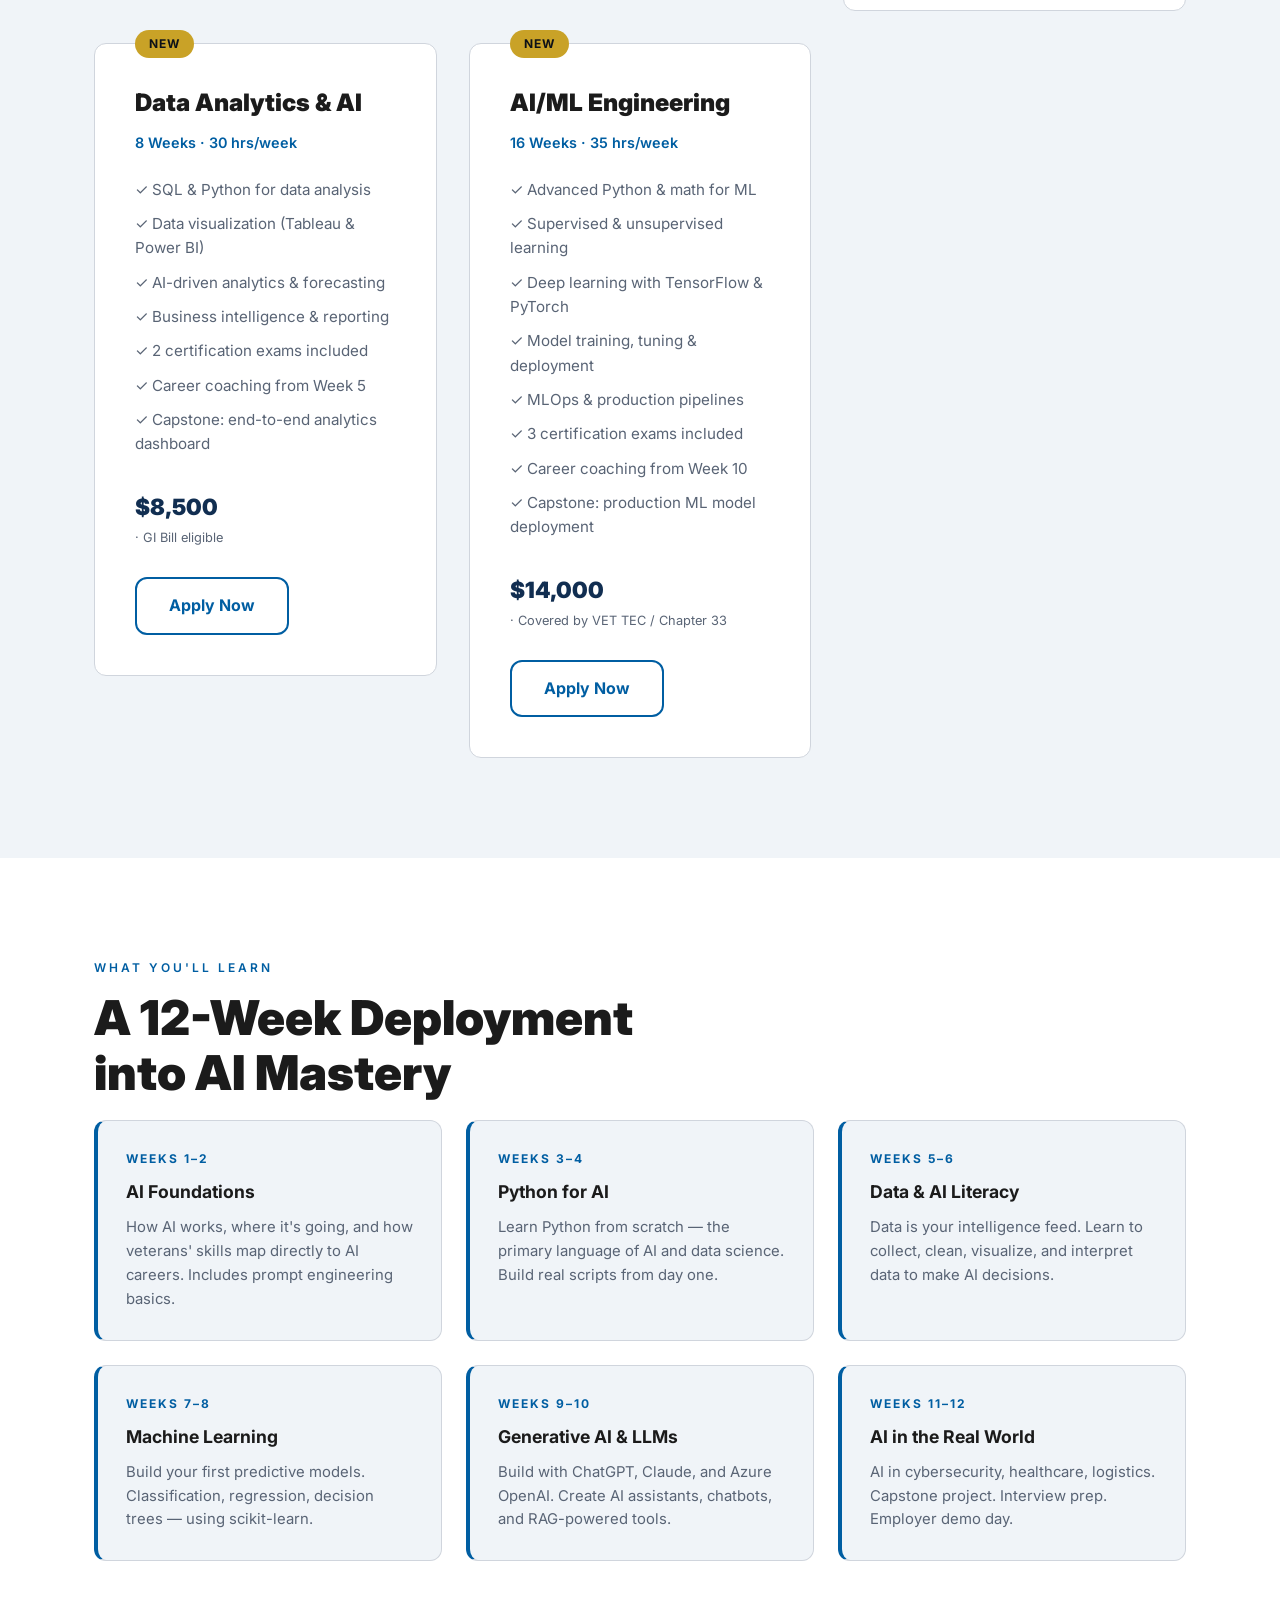
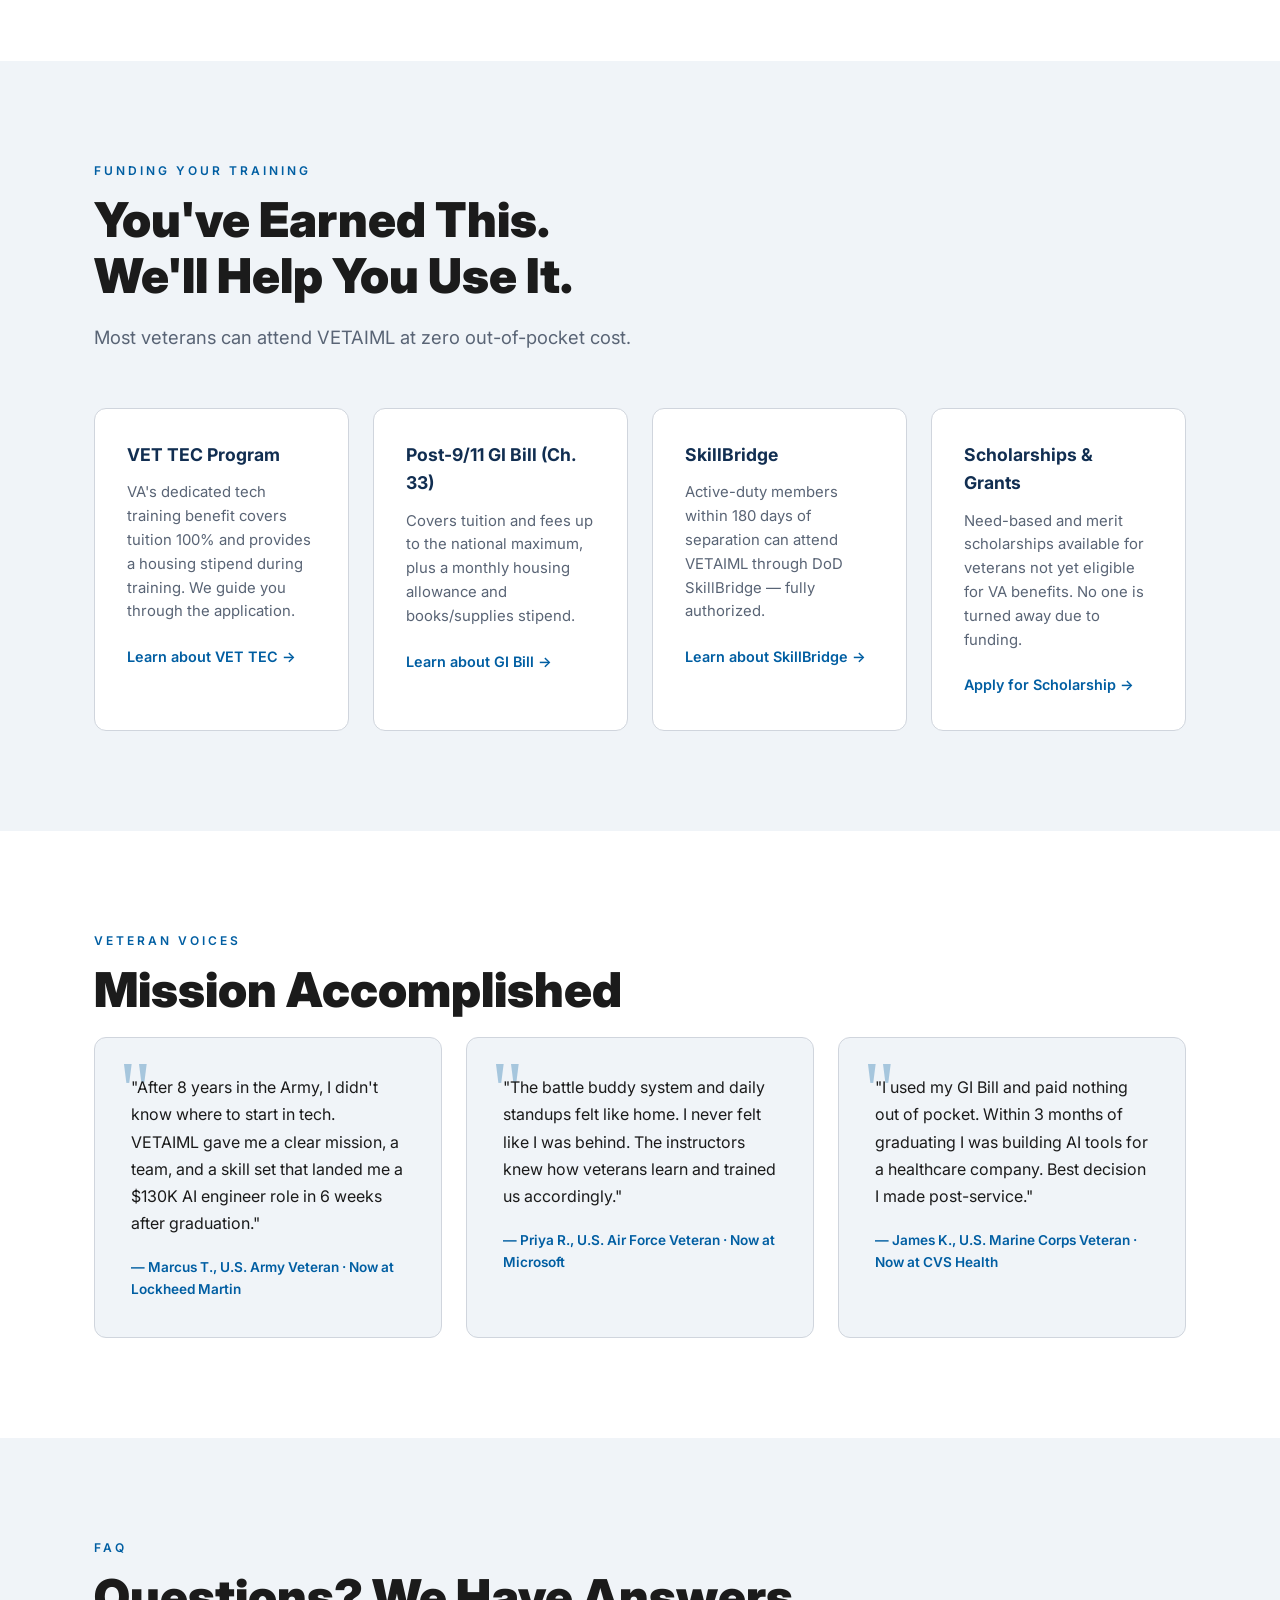
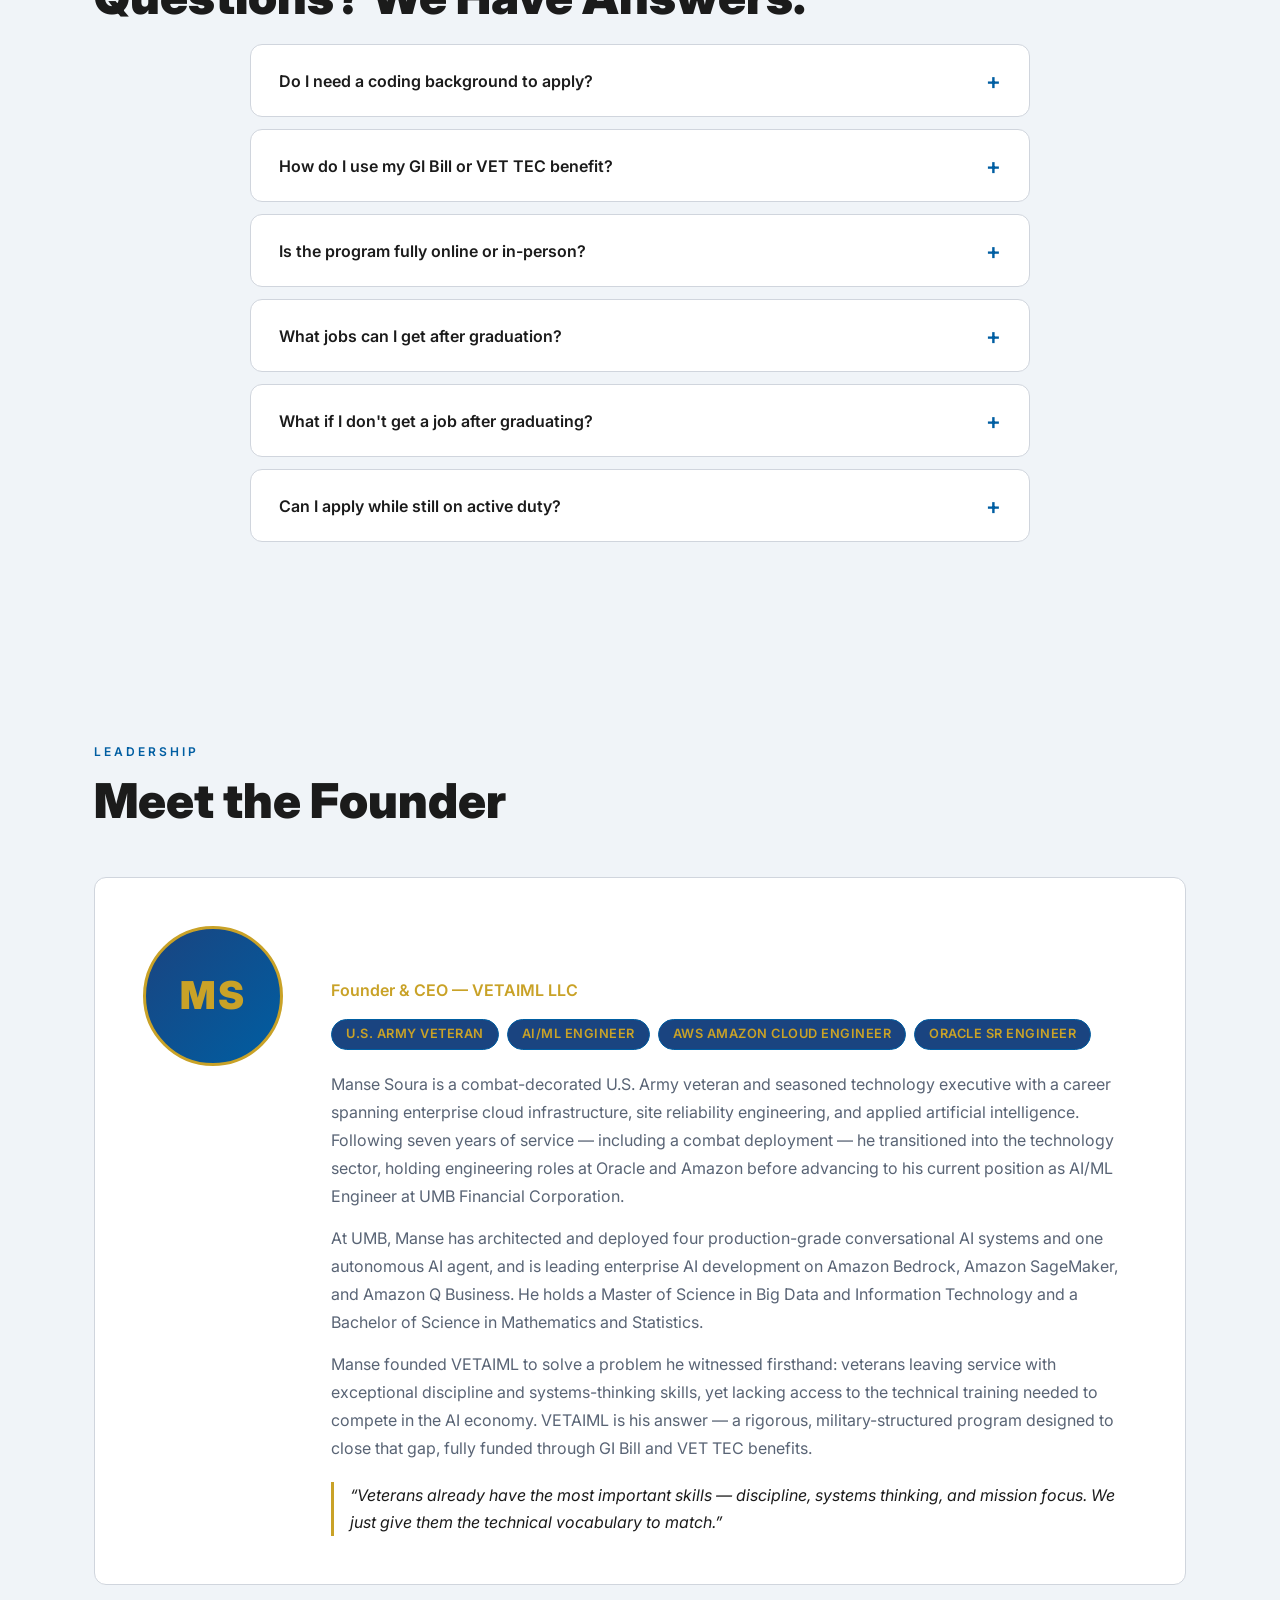
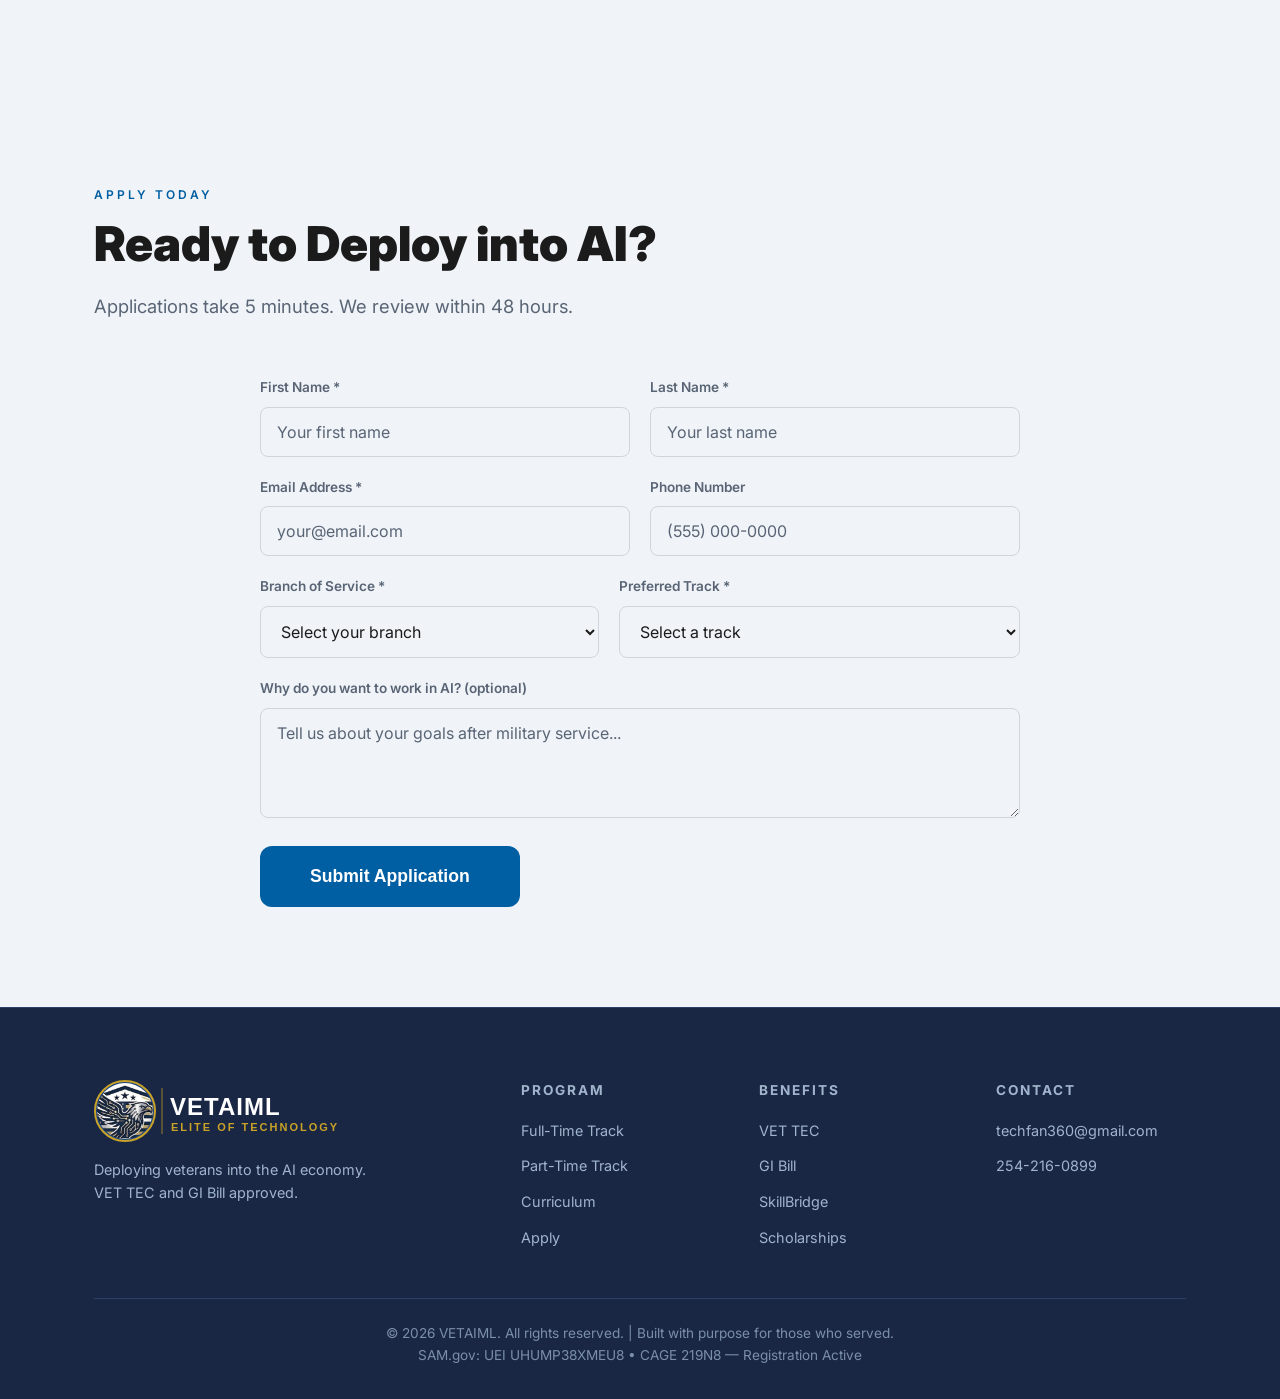
==== commit 3d6e2c0d: "Open program to civilians: update hero and README" ====
--- a/website/index.html
+++ b/website/index.html
@@ -50,7 +50,7 @@
     <div class="hero-content">
       <div class="hero-badge">VET TEC &amp; GI Bill Approved</div>
       <h1>The <span class="accent">AI Workforce</span><br />Starts Here.</h1>
-      <p class="hero-sub">Accelerated AI training built for military veterans.<br />12 weeks. Real skills. Career-ready.</p>
+      <p class="hero-sub">Accelerated AI training for military veterans and civilians.<br />12 weeks. Real skills. Career-ready.</p>
       <div class="hero-cta">
         <a href="#apply" class="btn-primary">Apply for Free</a>
         <a href="#program" class="btn-outline">See the Program</a>
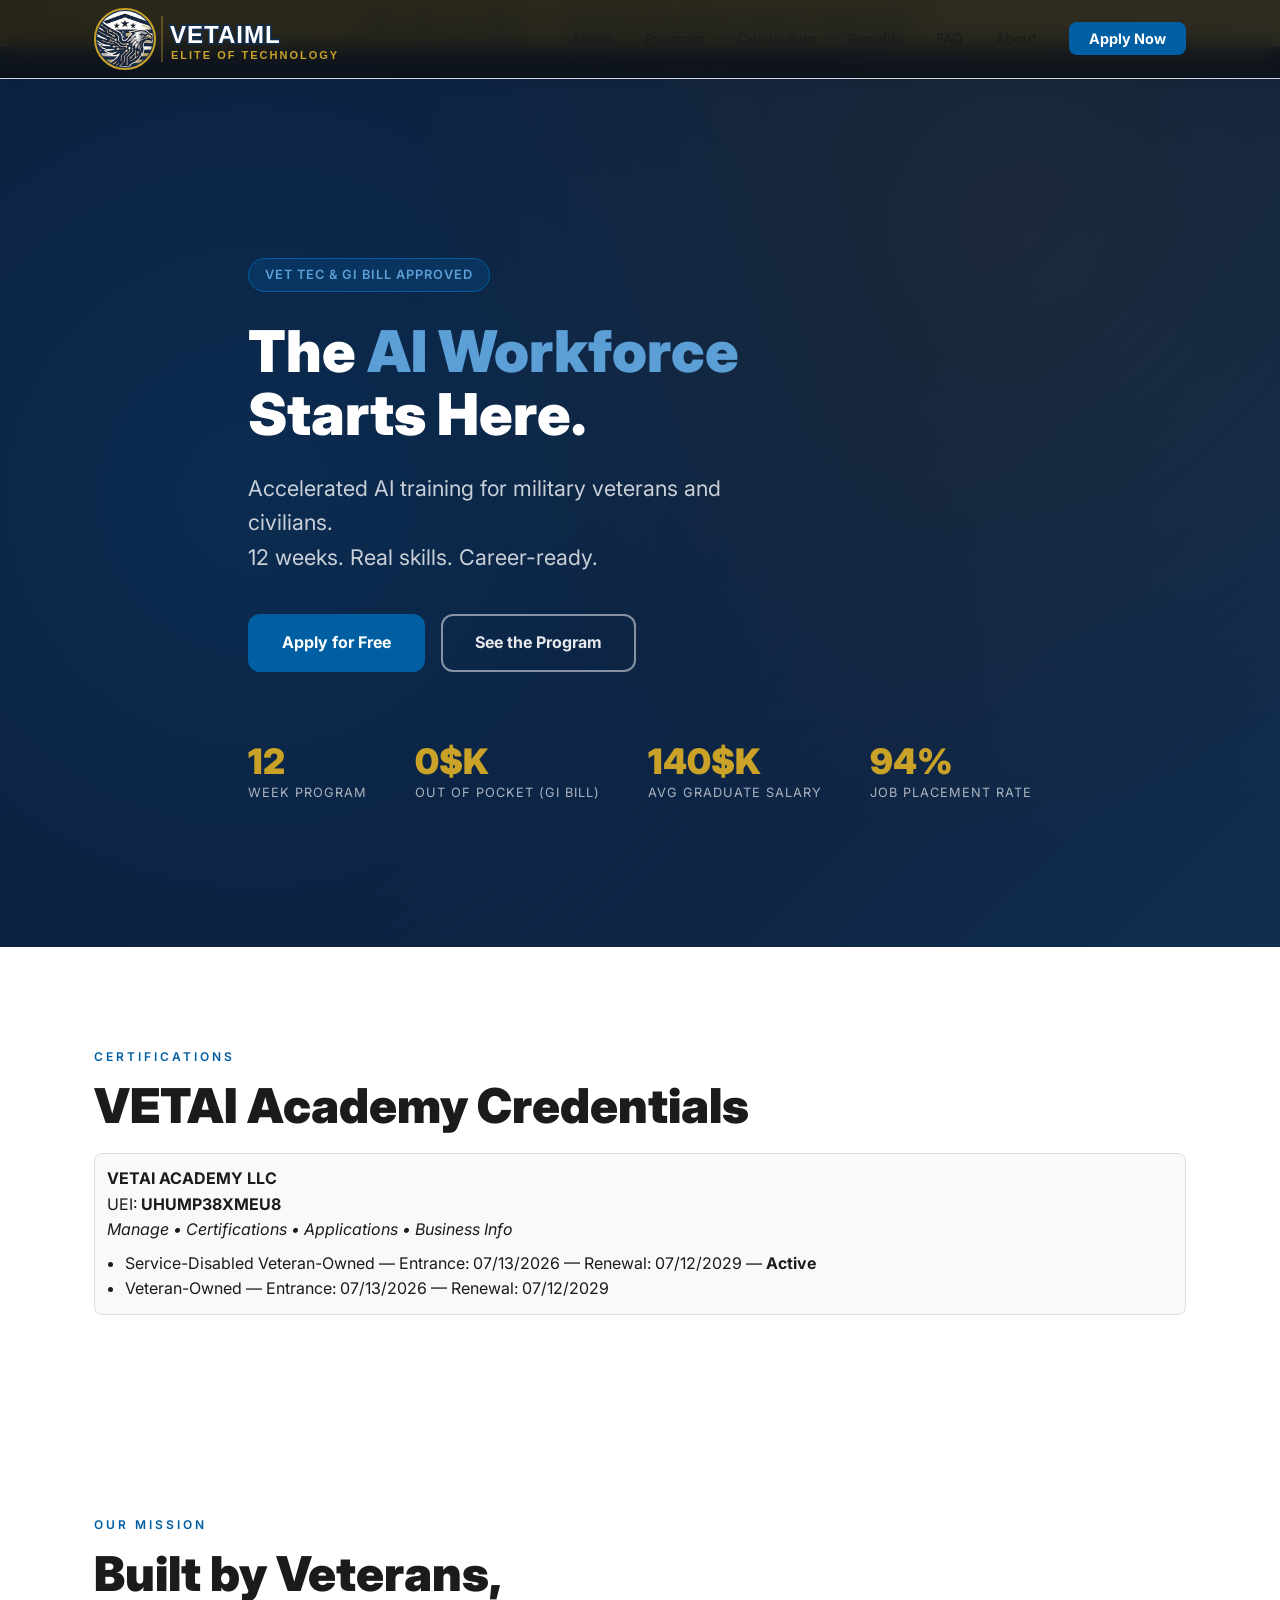
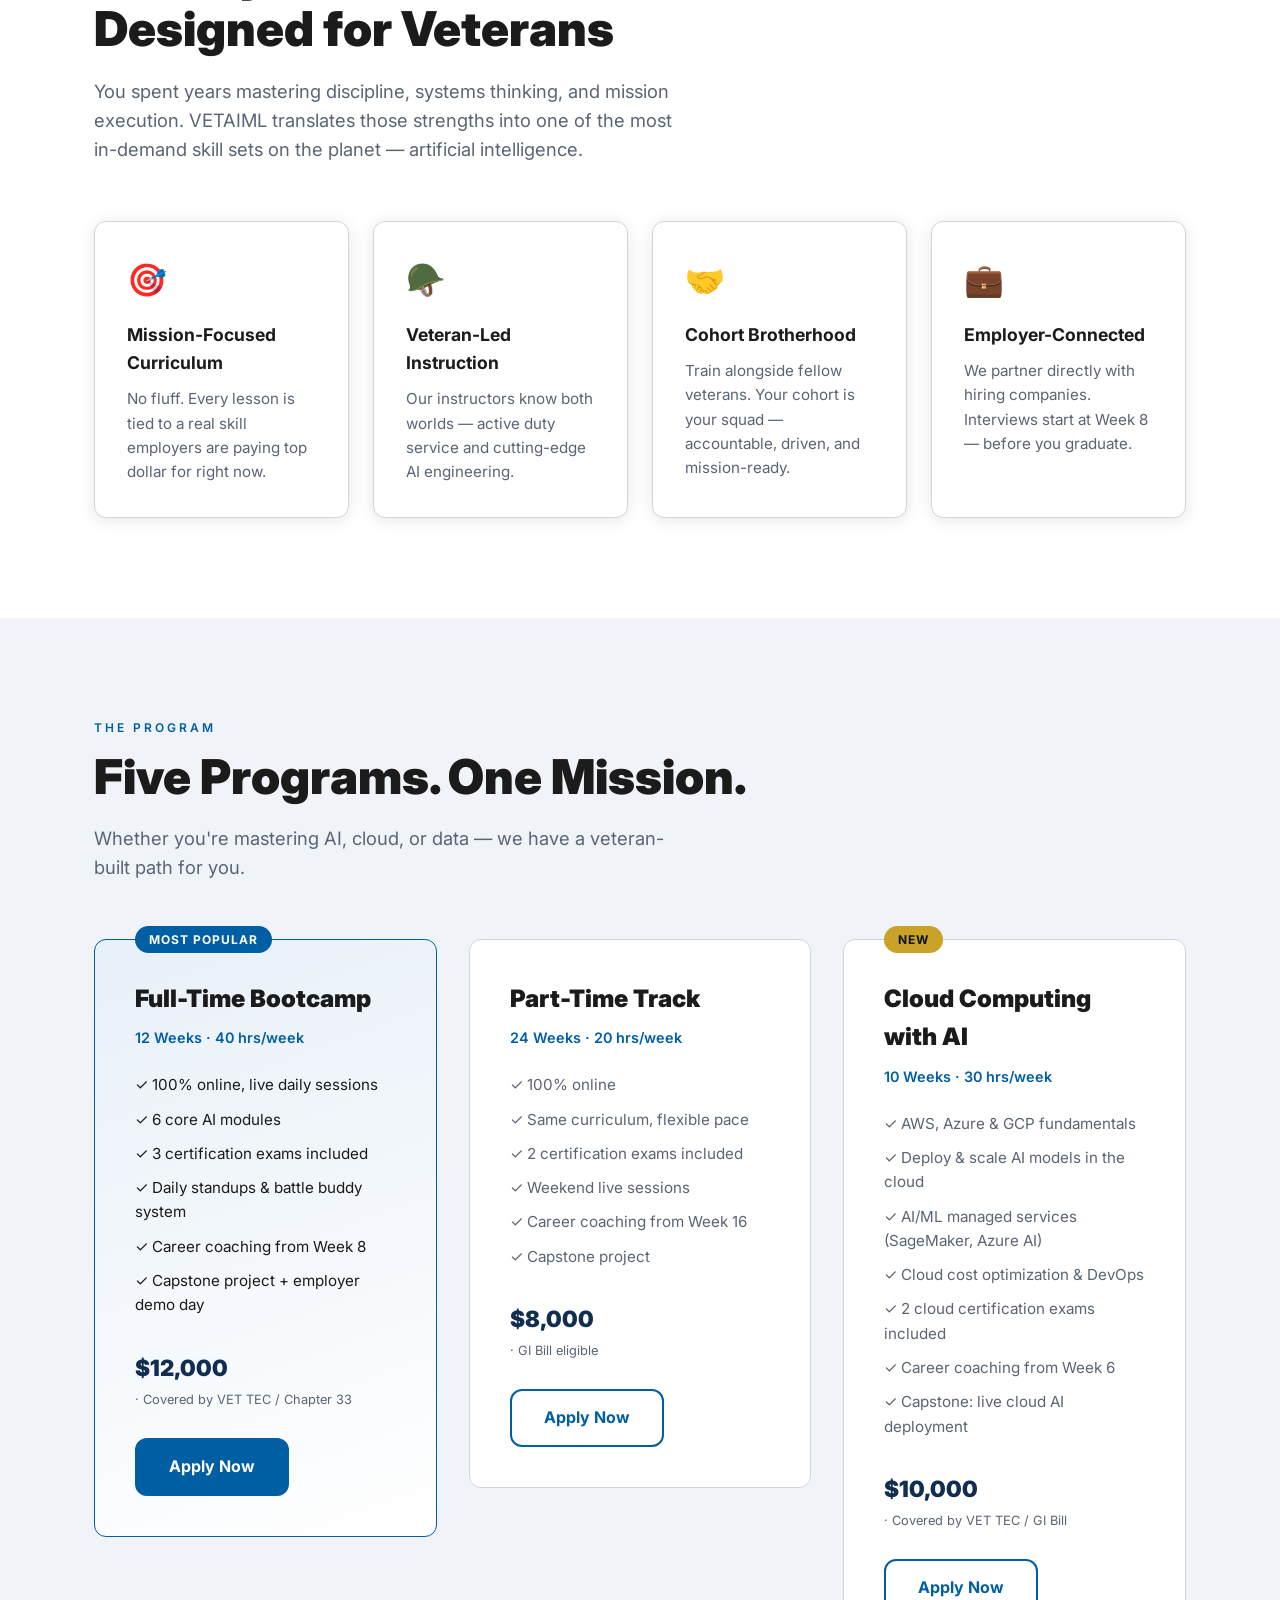
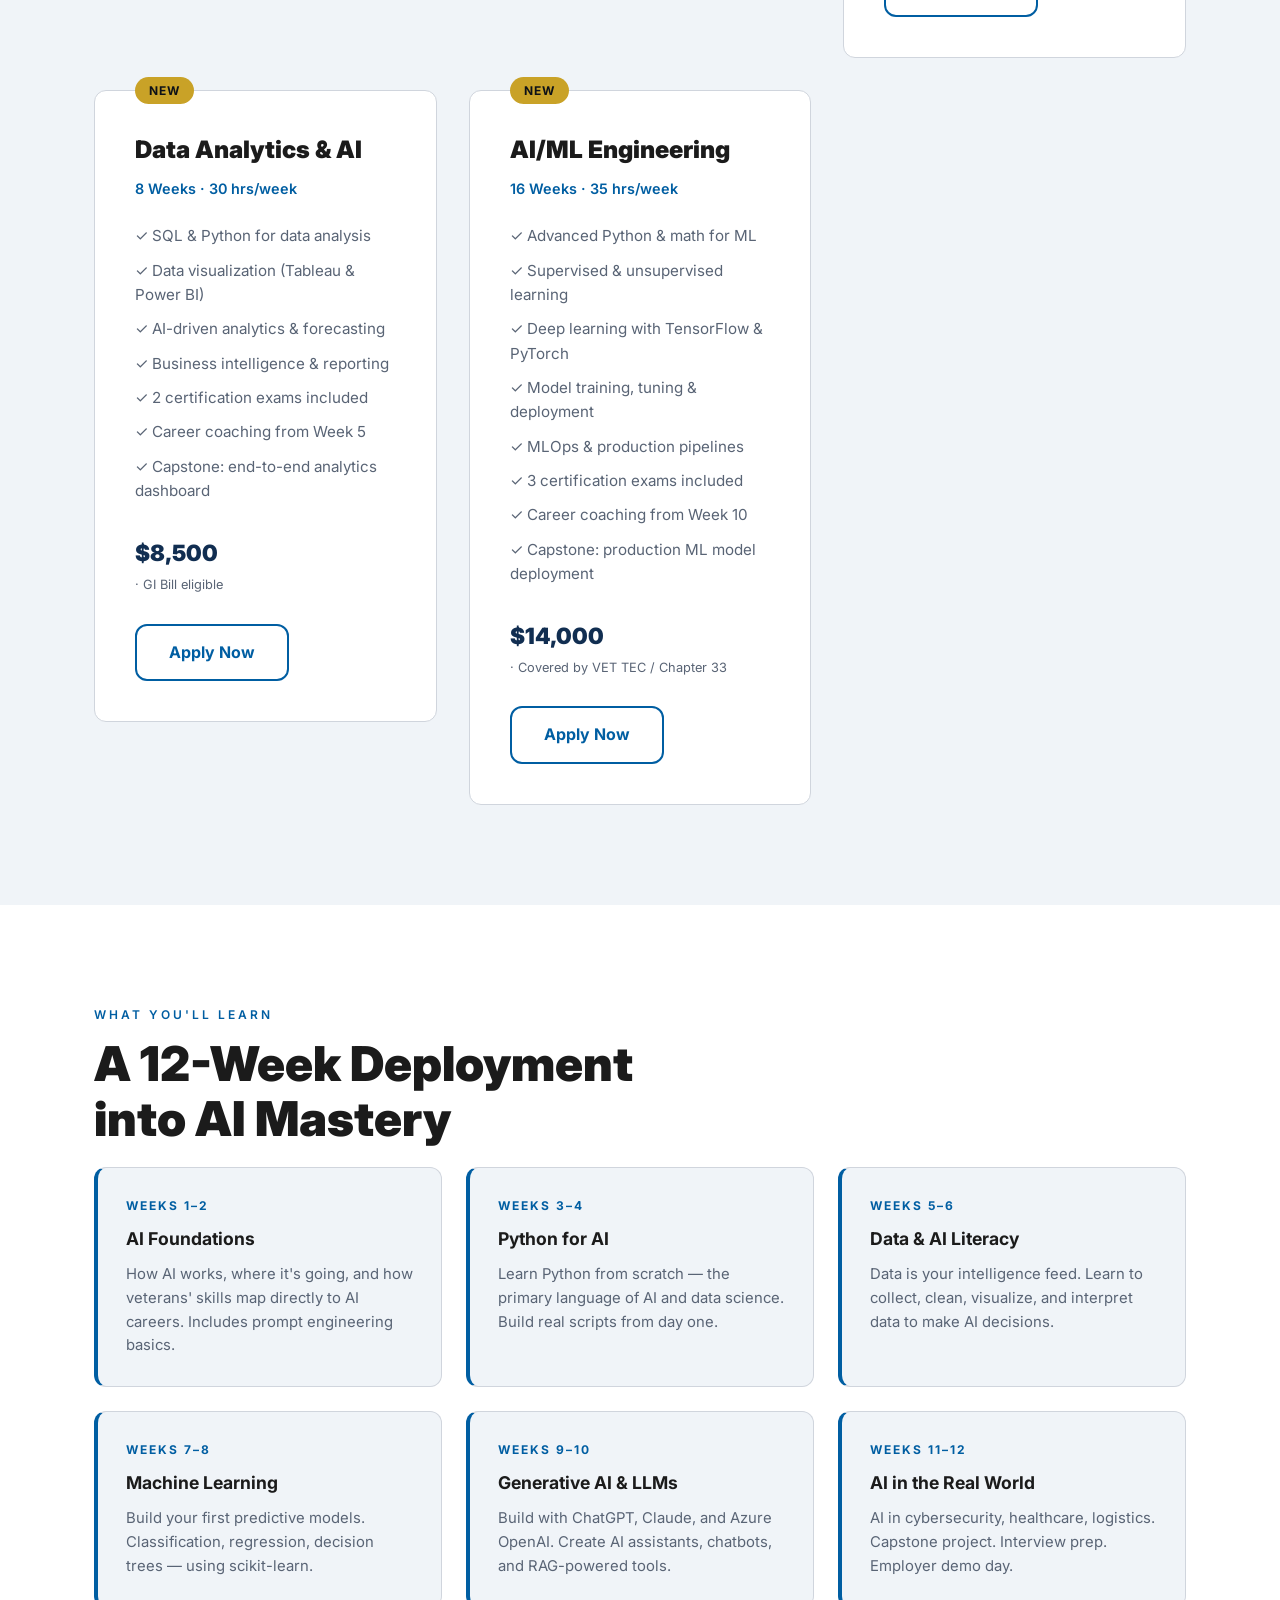
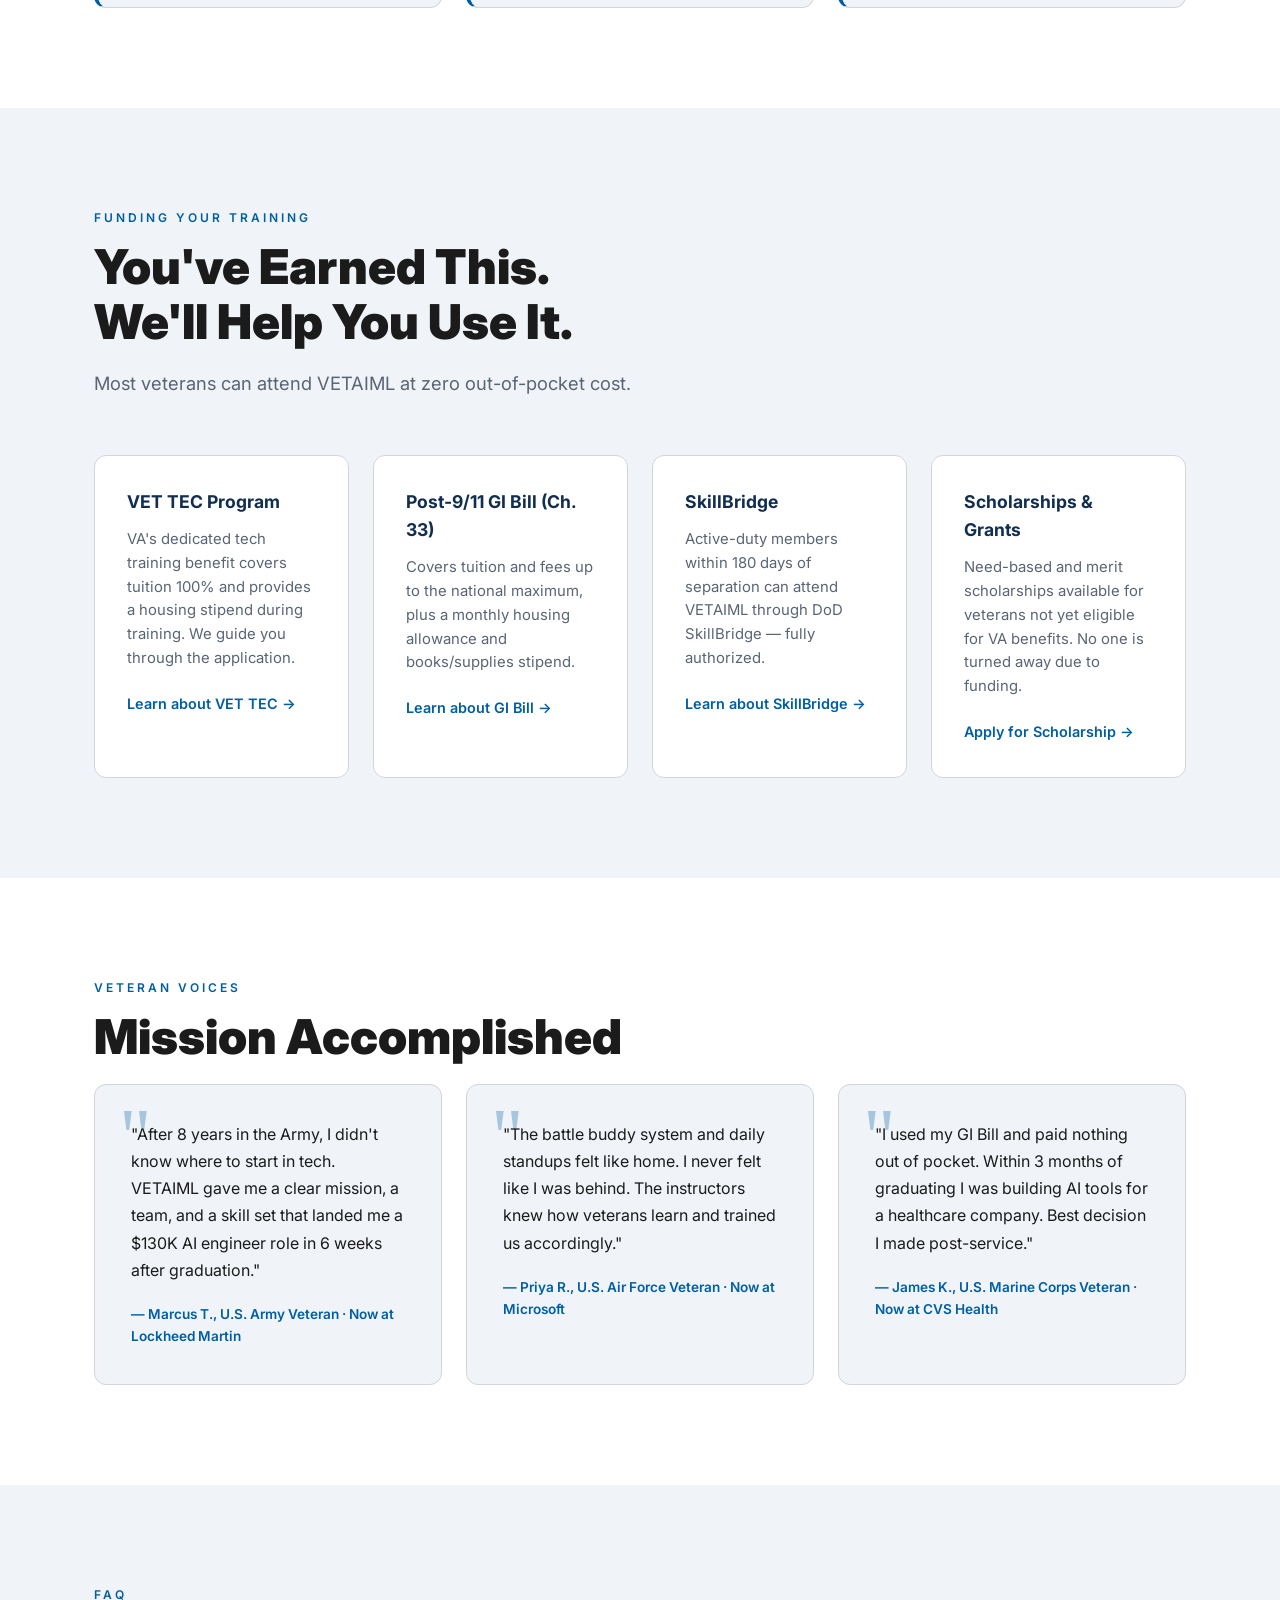
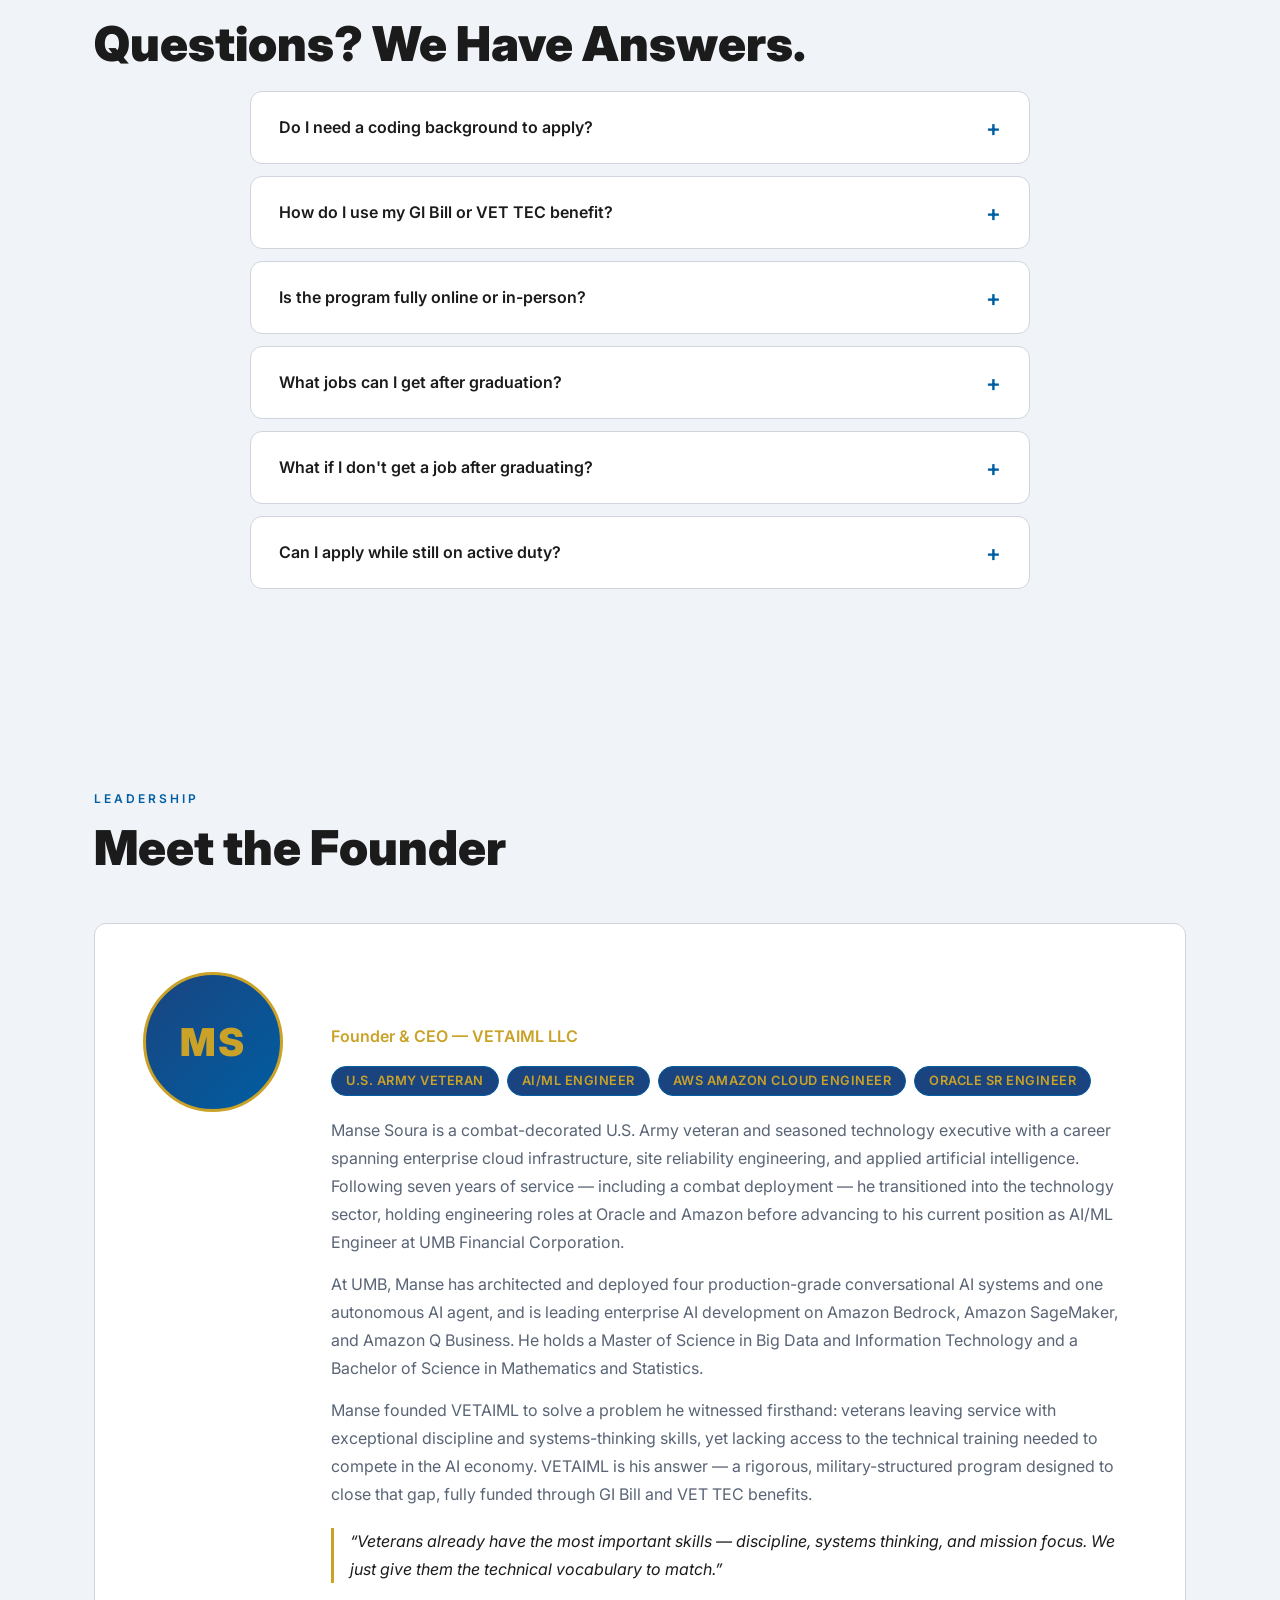
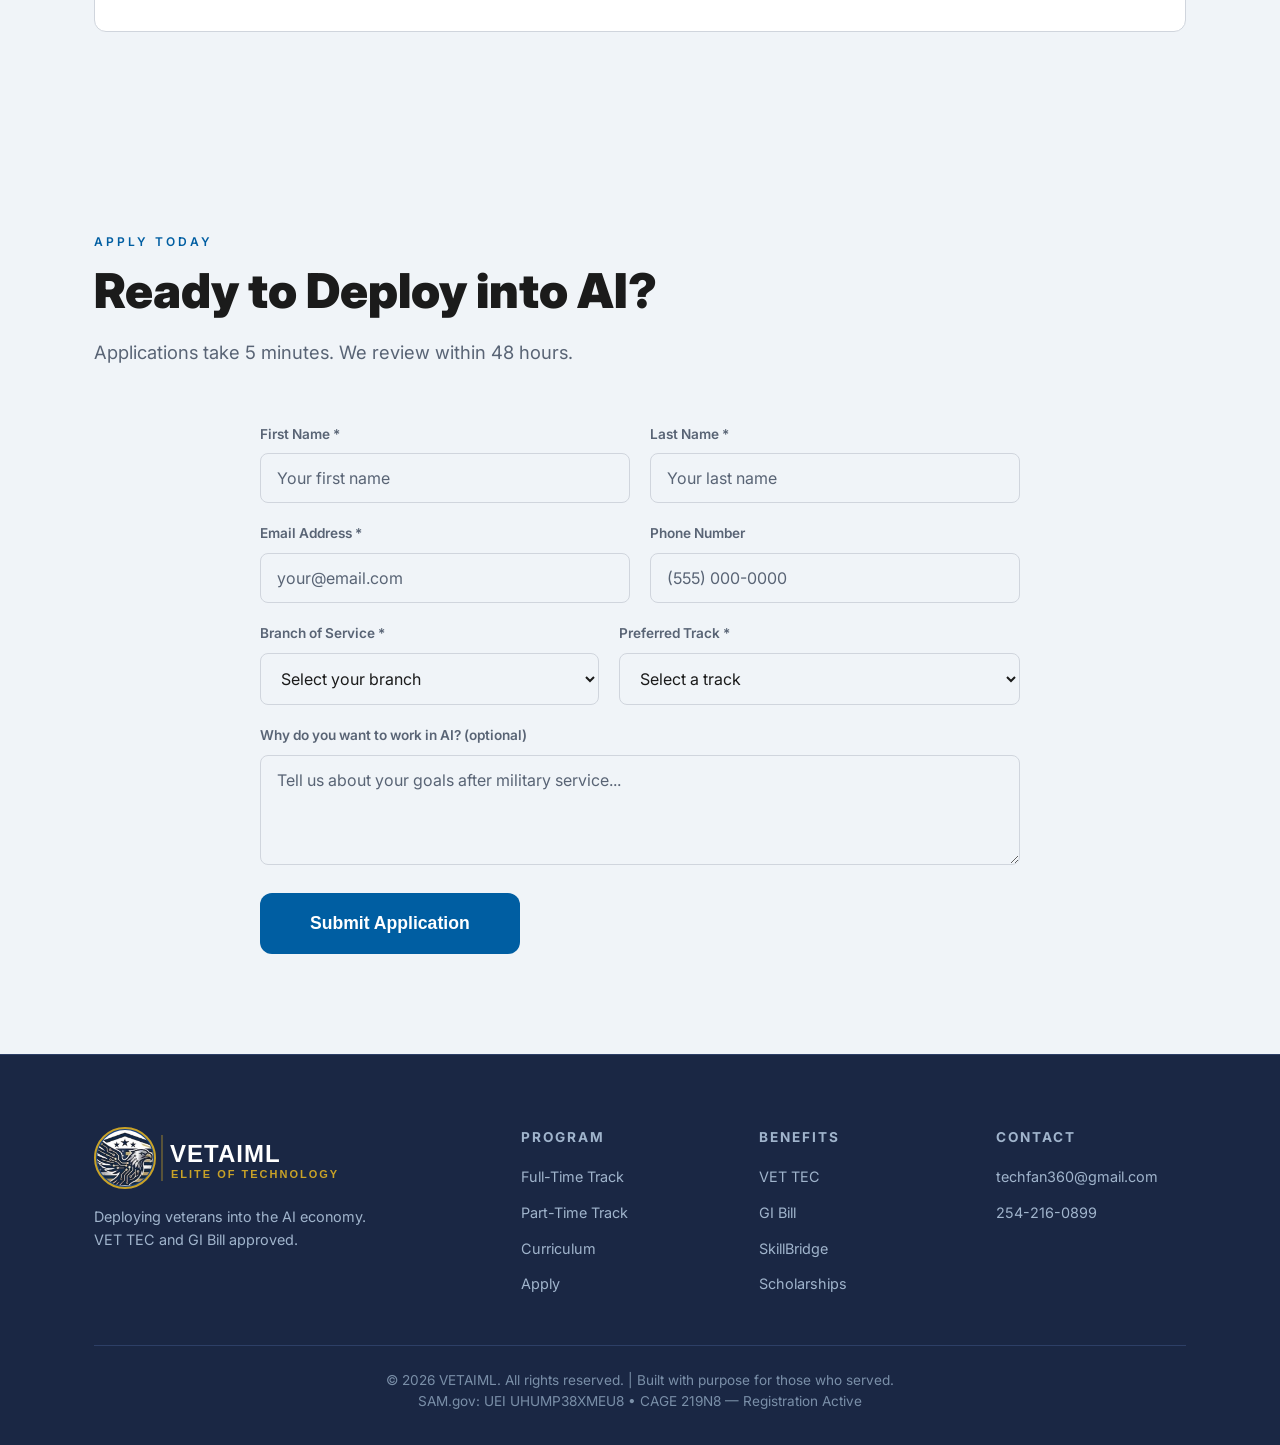
==== commit ba6f665b: "Add 'Now open to civilians' banner and styles" ====
--- a/website/index.html
+++ b/website/index.html
@@ -44,6 +44,13 @@
     </div>
   </nav>
 
+  <!-- SITE BANNER: Now open to civilians -->
+  <div class="site-banner">
+    <div class="container">
+      <strong>Now open to civilians</strong> — Veterans and civilians welcome. Apply today.
+    </div>
+  </div>
+
   <!-- HERO -->
   <section class="hero" id="home">
     <div class="hero-overlay"></div>
--- a/website/styles.css
+++ b/website/styles.css
@@ -217,6 +217,22 @@
   justify-content: space-between;
 }
 
+/* ---- SITE BANNER ---- */
+.site-banner {
+  background: linear-gradient(90deg, var(--gold) 0%, #e8c95a 100%);
+  color: var(--navy-dark);
+  border-bottom: 1px solid rgba(0,0,0,0.05);
+  text-align: center;
+  padding: 10px 0;
+  font-weight: 700;
+}
+.site-banner .container { display:flex; justify-content:center; align-items:center; gap:12px; }
+.site-banner strong { margin-right:6px; }
+
+@media (max-width:700px) {
+  .site-banner { font-size: 0.95rem; padding: 8px 12px; }
+}
+
 .logo {
   display: flex;
   align-items: center;
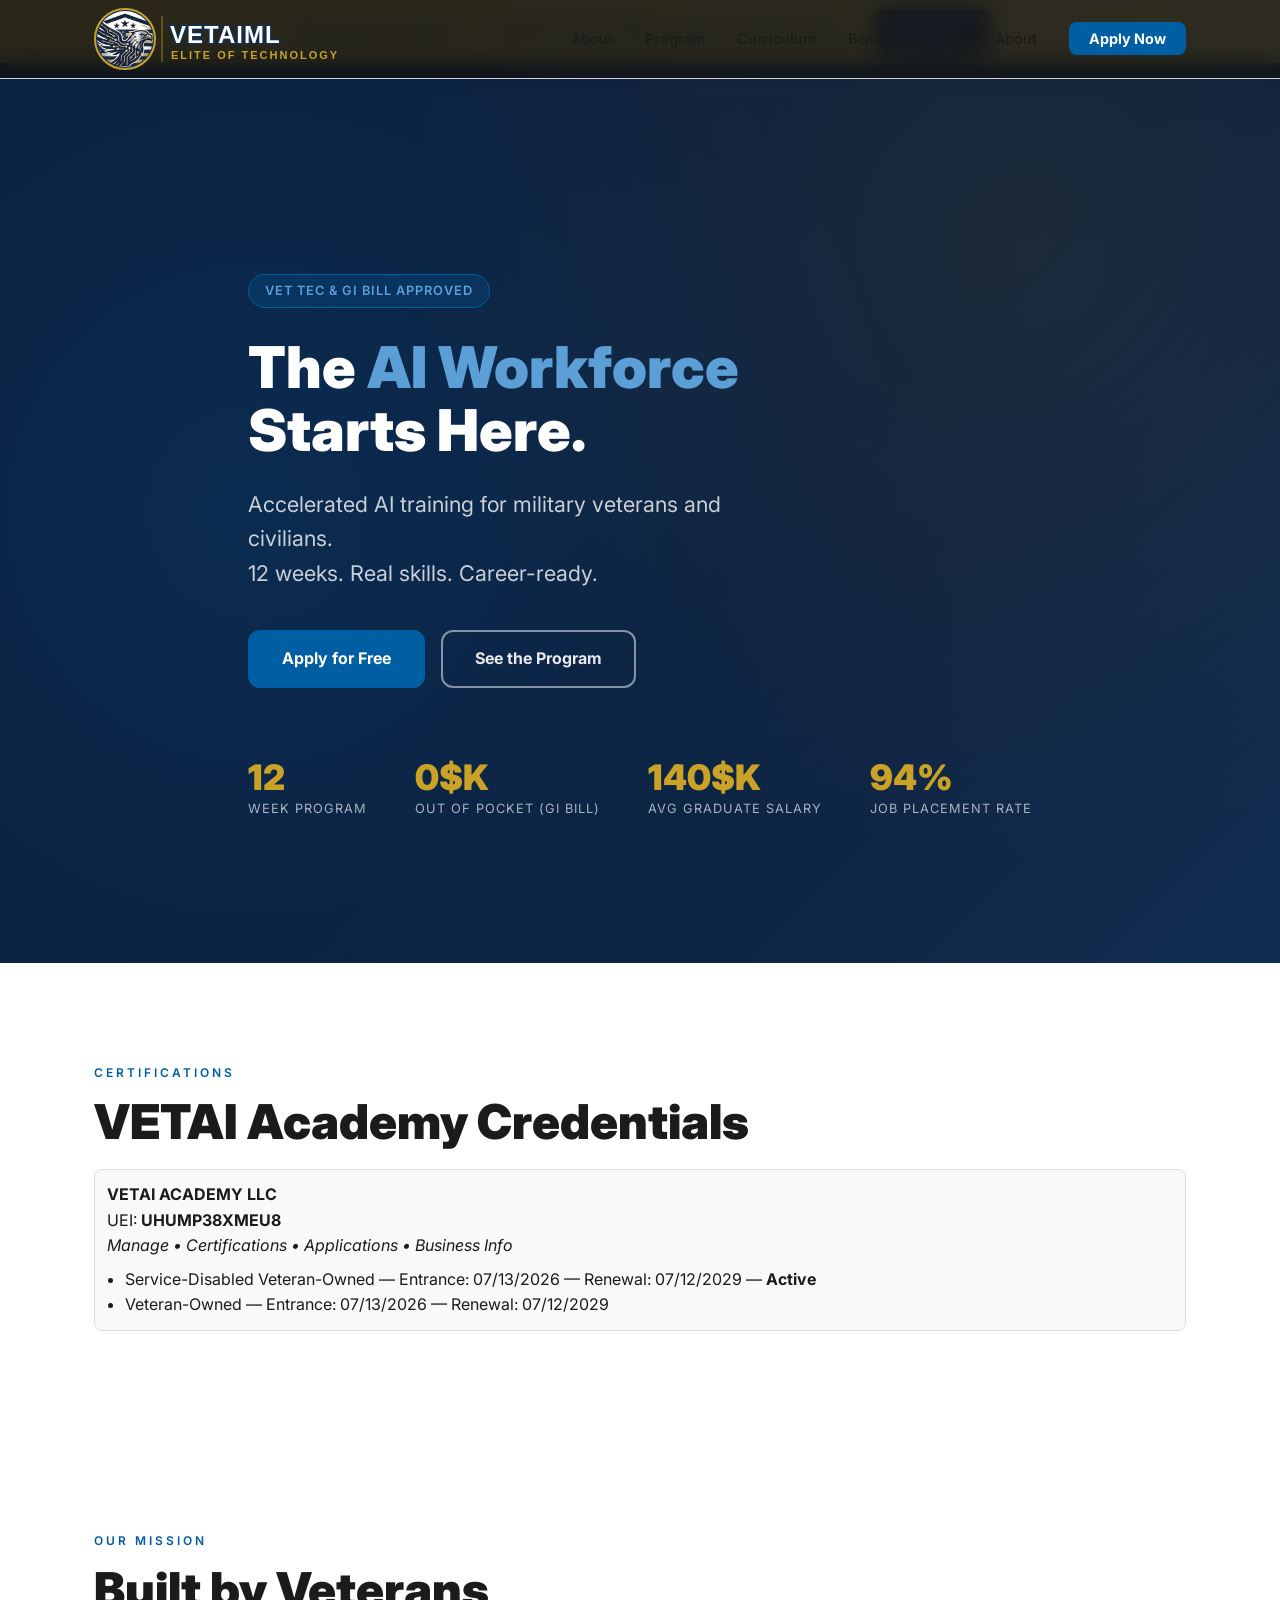
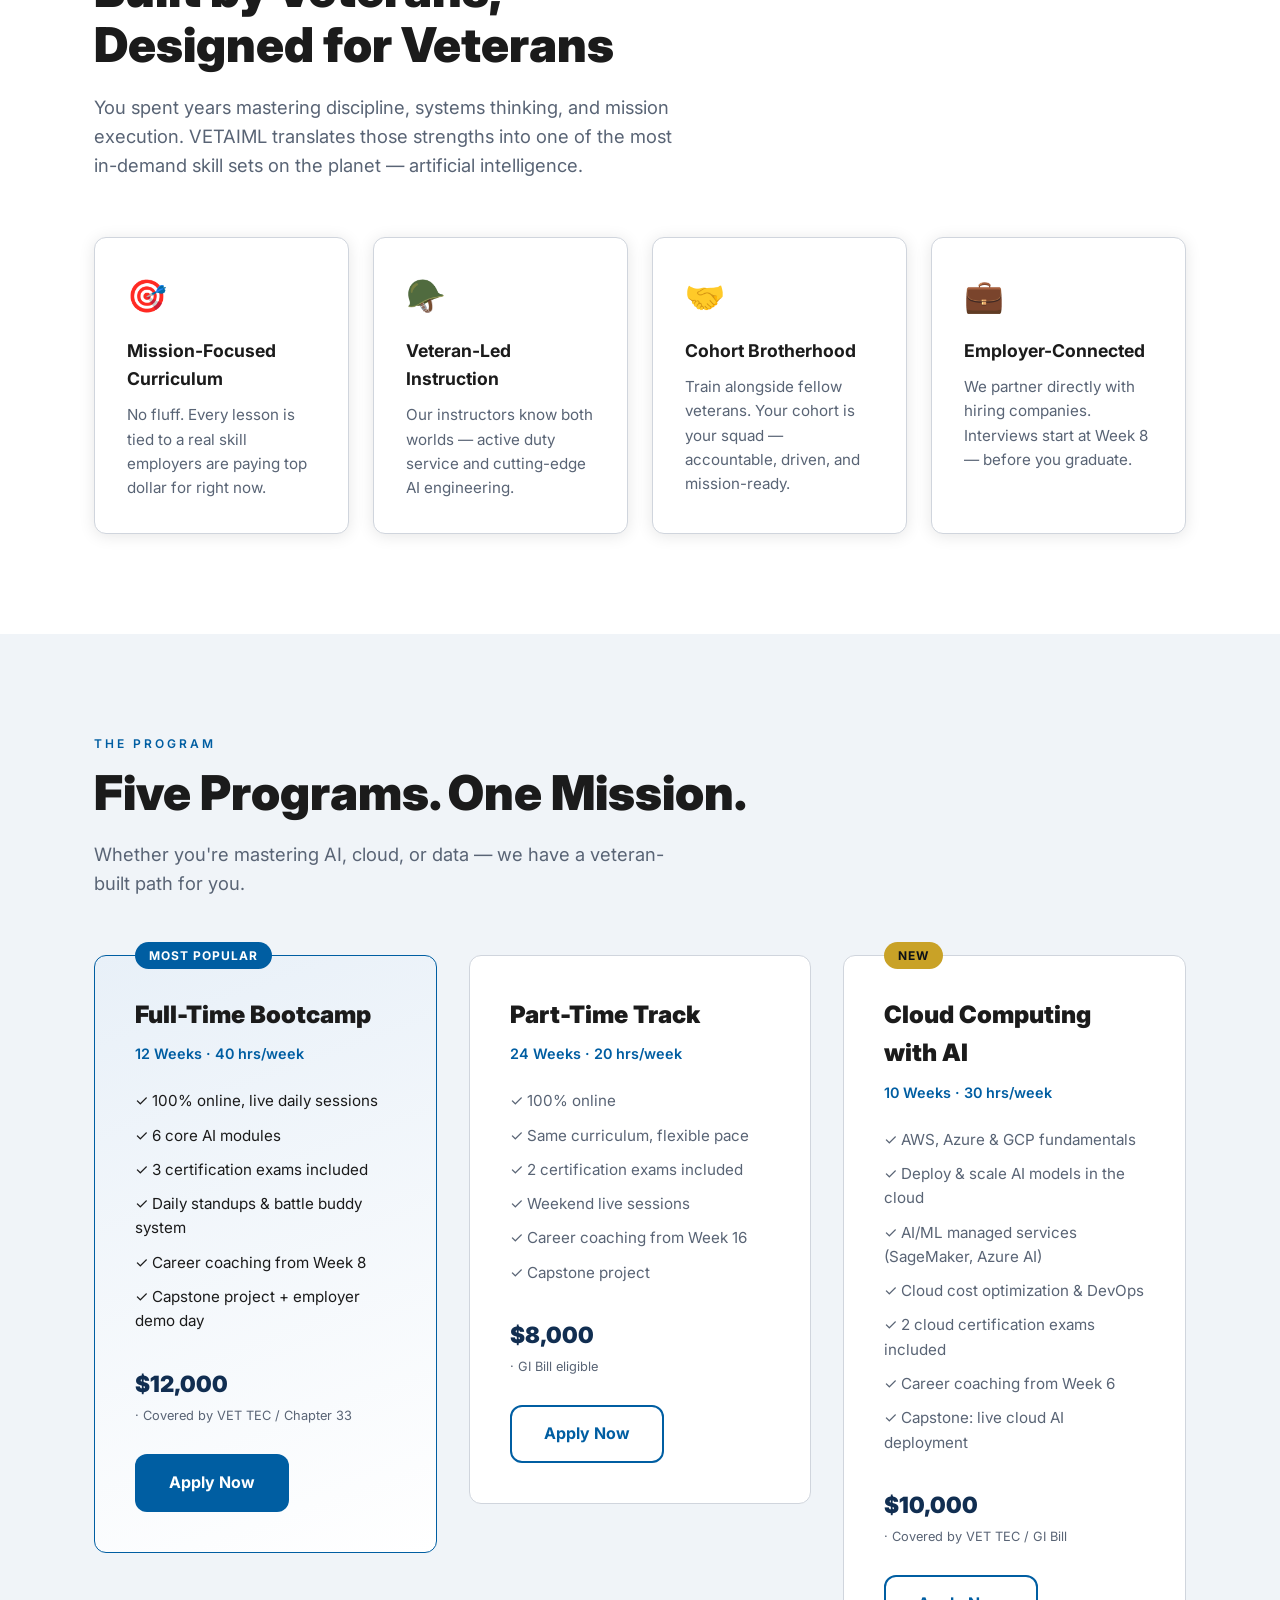
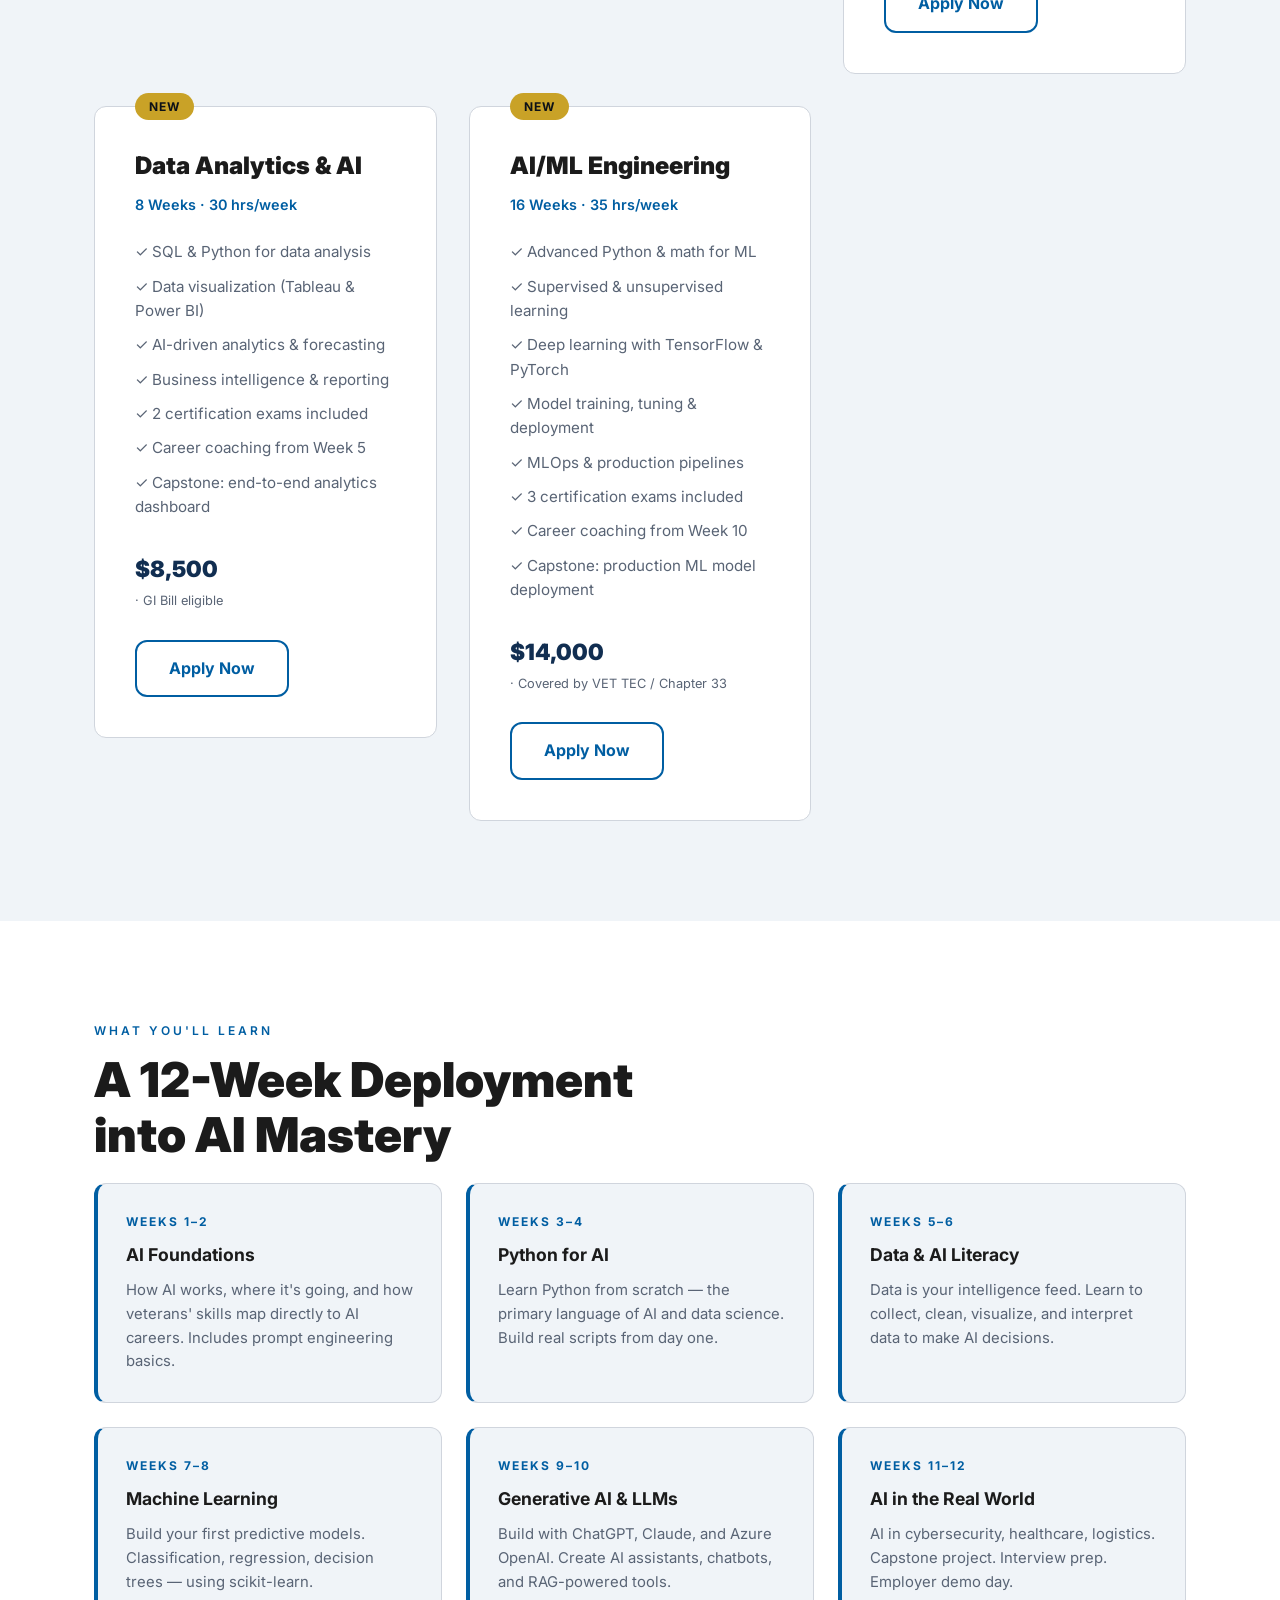
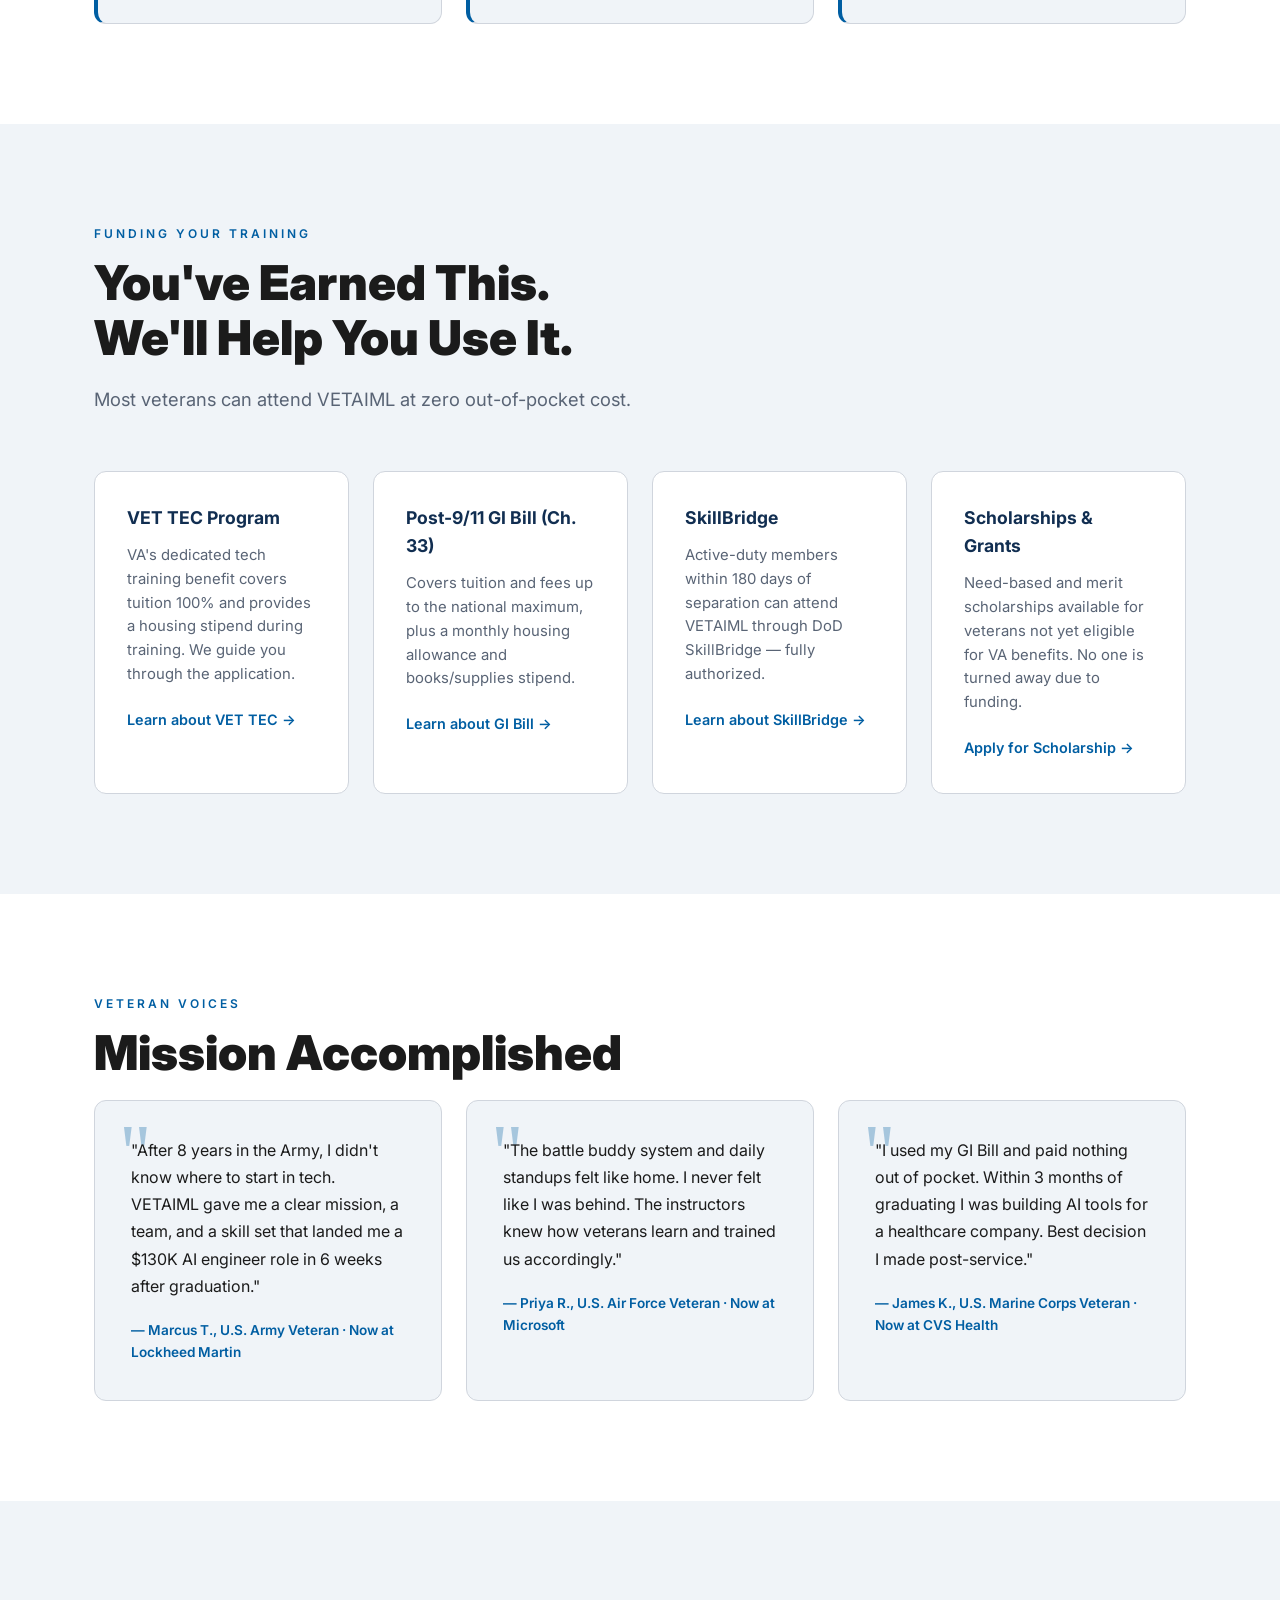
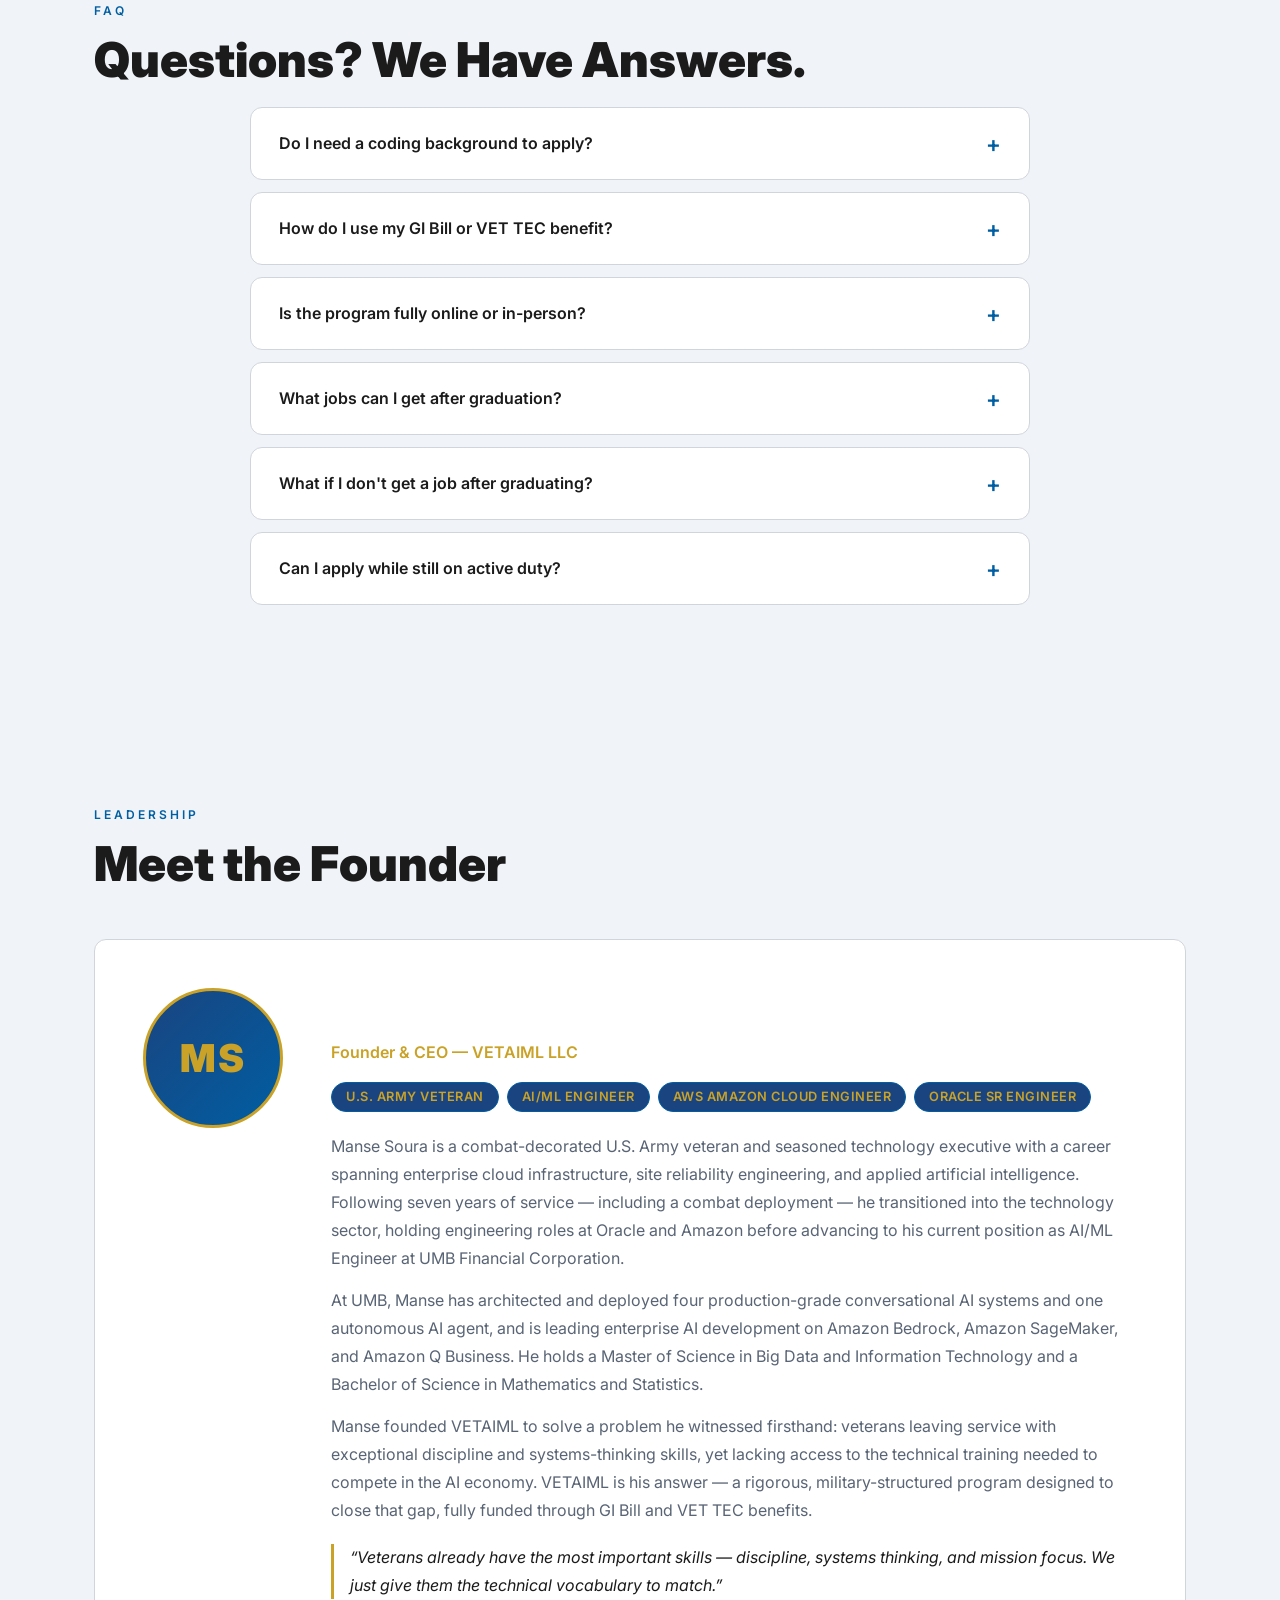
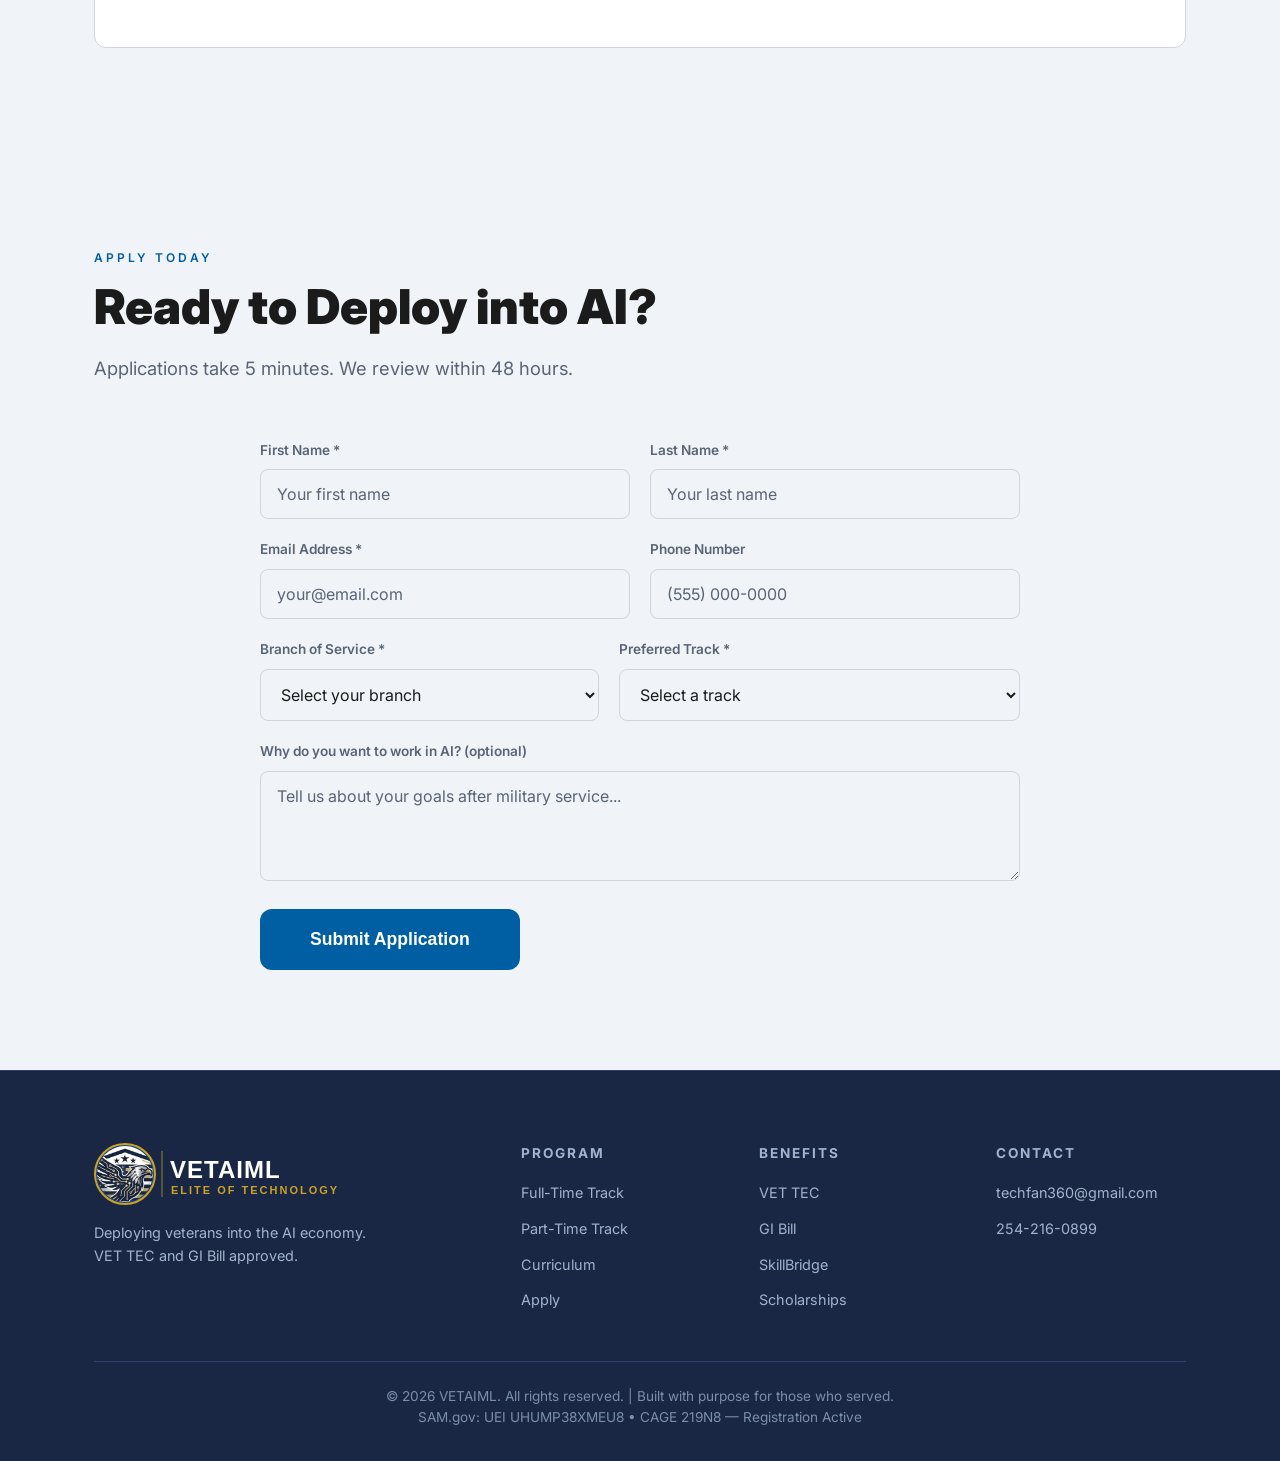
==== commit 1e515814: "Add 'Apply Now' CTA to civilians banner" ====
--- a/website/index.html
+++ b/website/index.html
@@ -48,6 +48,7 @@
   <div class="site-banner">
     <div class="container">
       <strong>Now open to civilians</strong> — Veterans and civilians welcome. Apply today.
+      <a href="#apply" class="banner-cta">Apply Now</a>
     </div>
   </div>
 
--- a/website/styles.css
+++ b/website/styles.css
@@ -233,6 +233,17 @@
   .site-banner { font-size: 0.95rem; padding: 8px 12px; }
 }
 
+.banner-cta {
+  margin-left: 16px;
+  background: var(--navy-dark);
+  color: #fff;
+  padding: 8px 14px;
+  border-radius: 8px;
+  font-weight: 800;
+  text-decoration: none;
+}
+.banner-cta:hover { background: #0b1730; }
+
 .logo {
   display: flex;
   align-items: center;
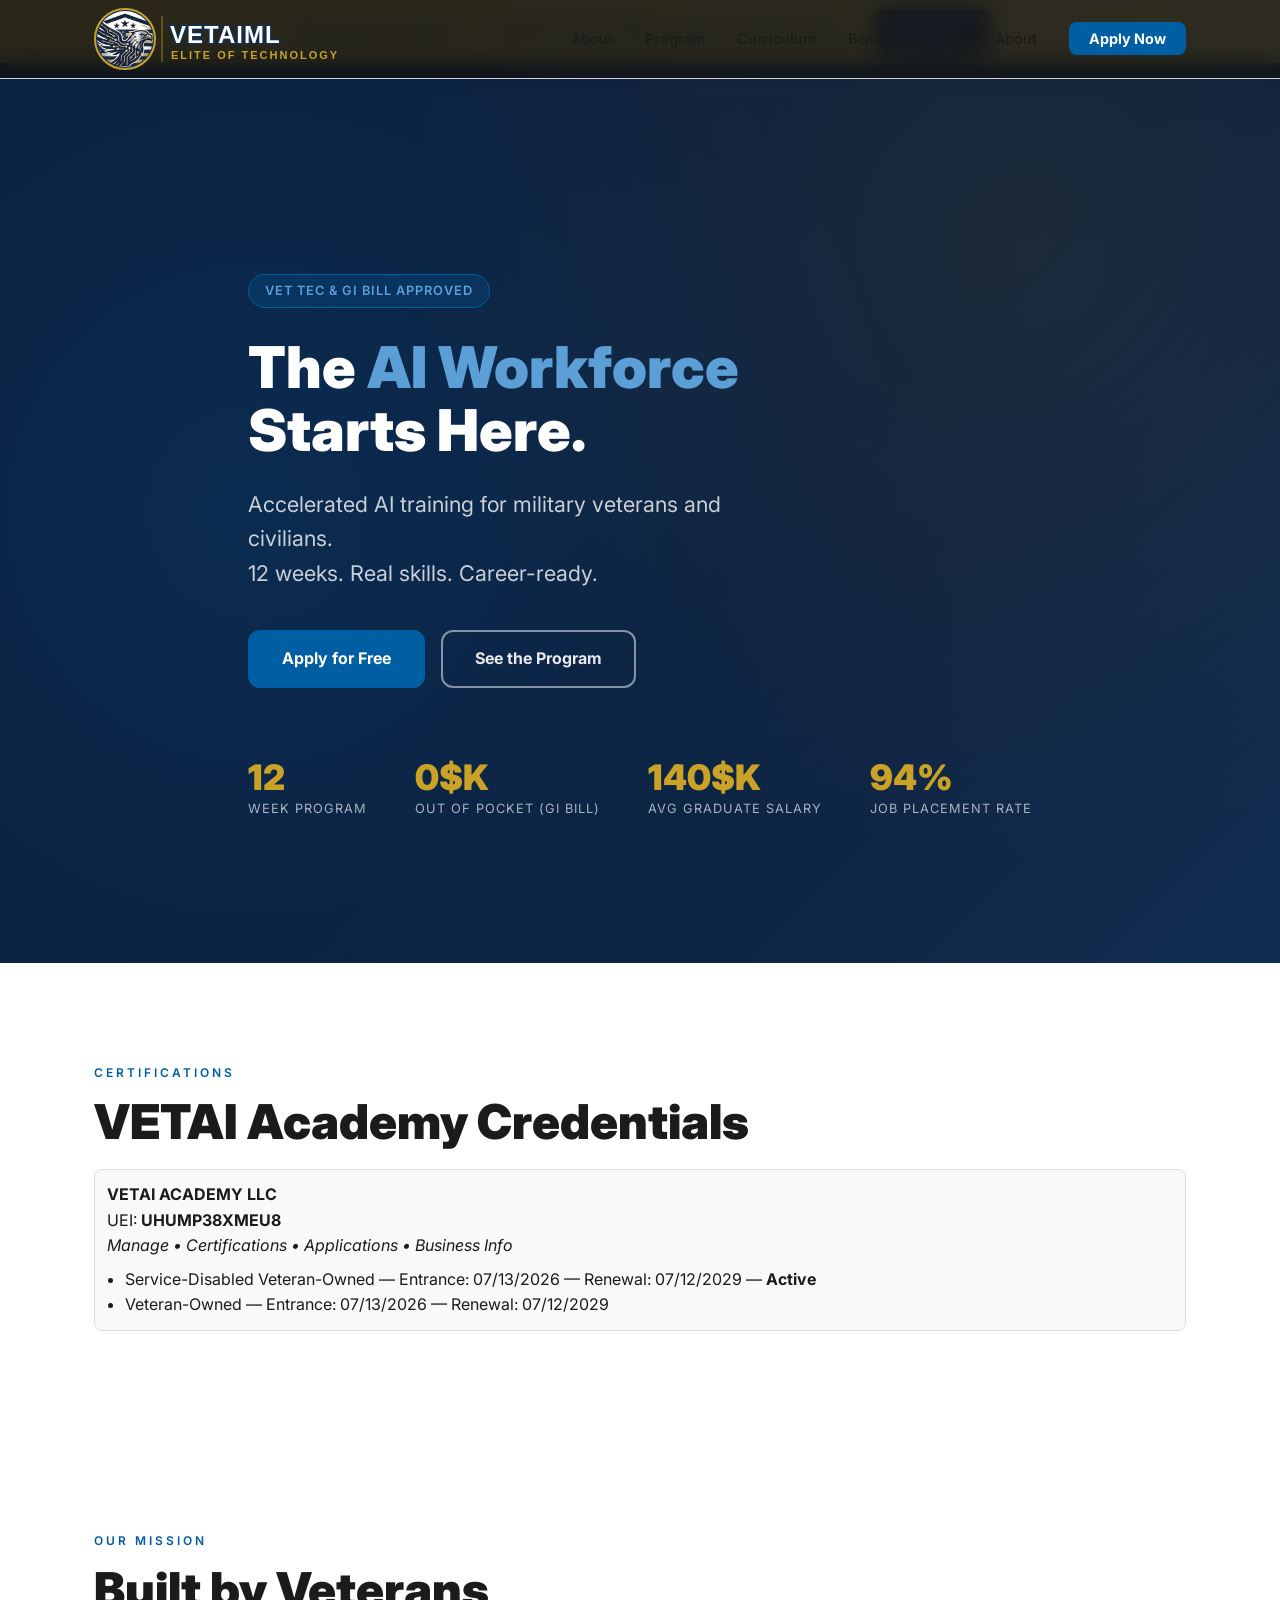
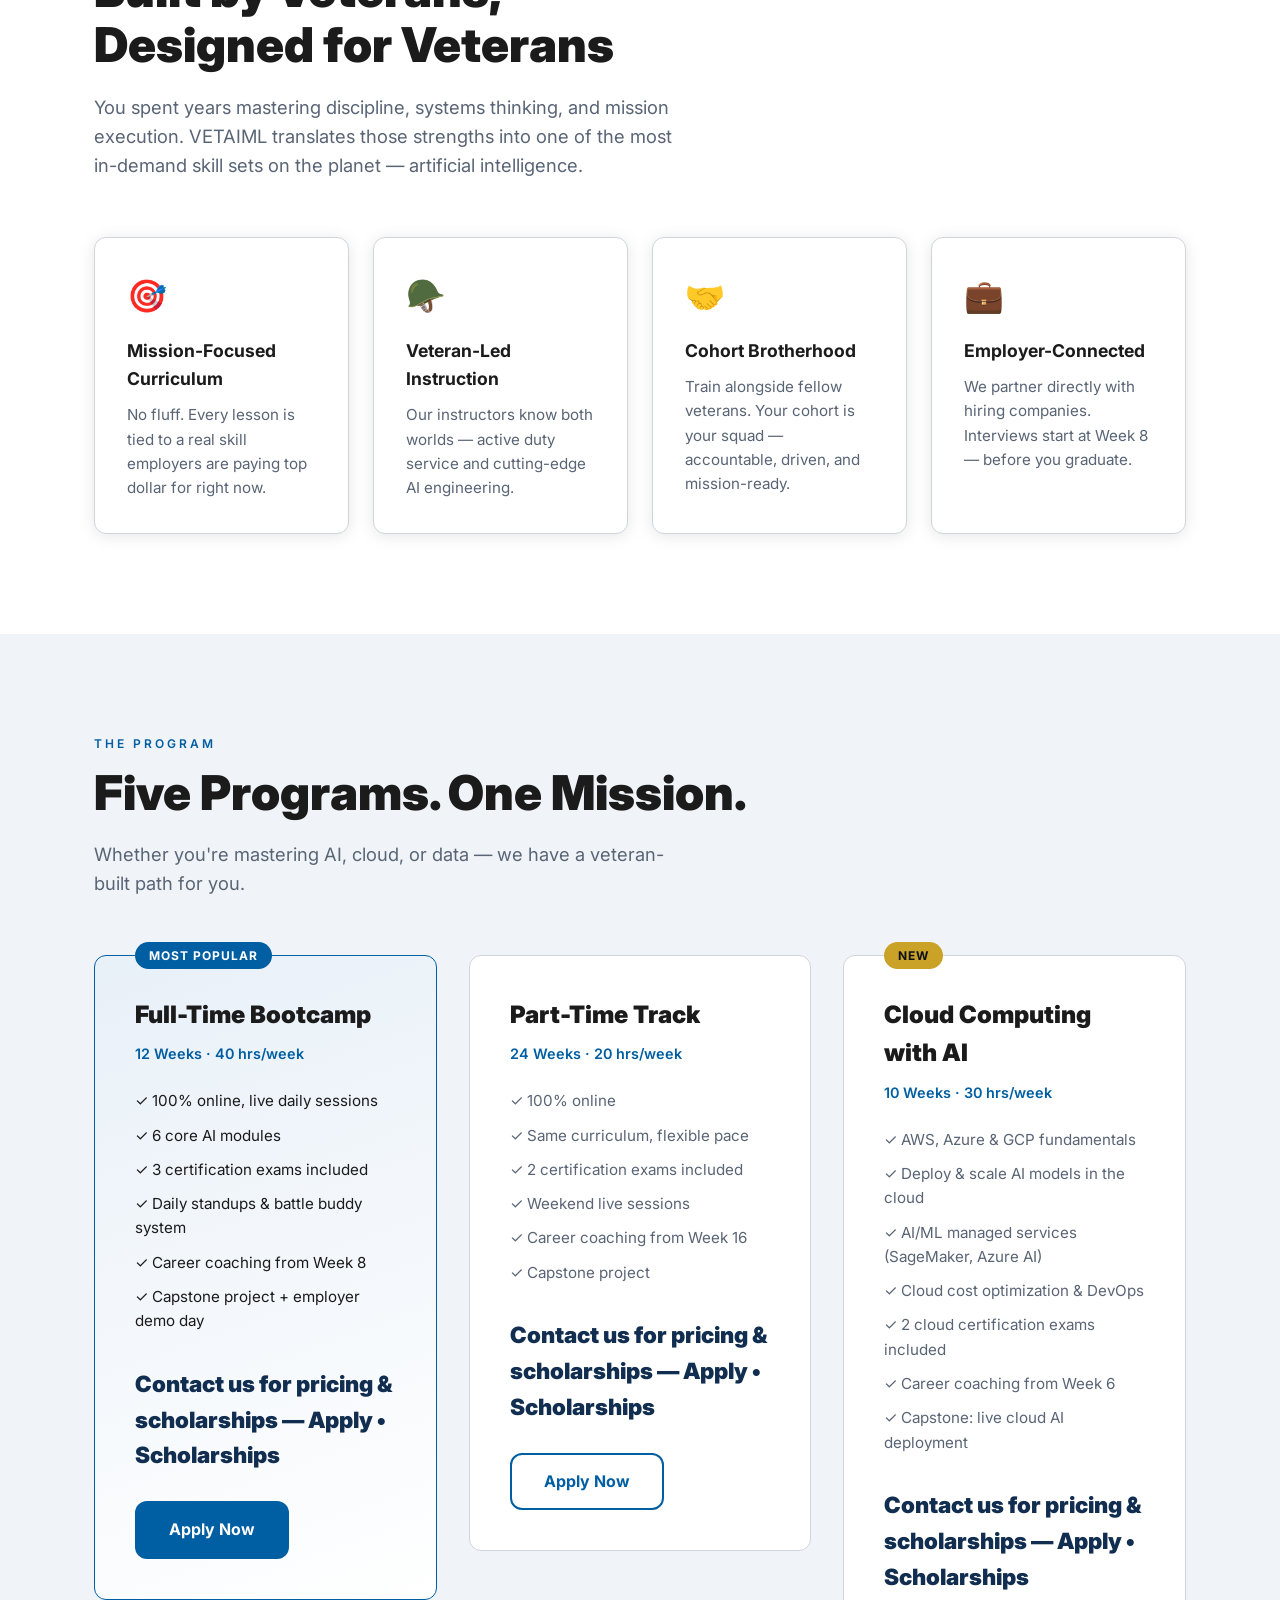
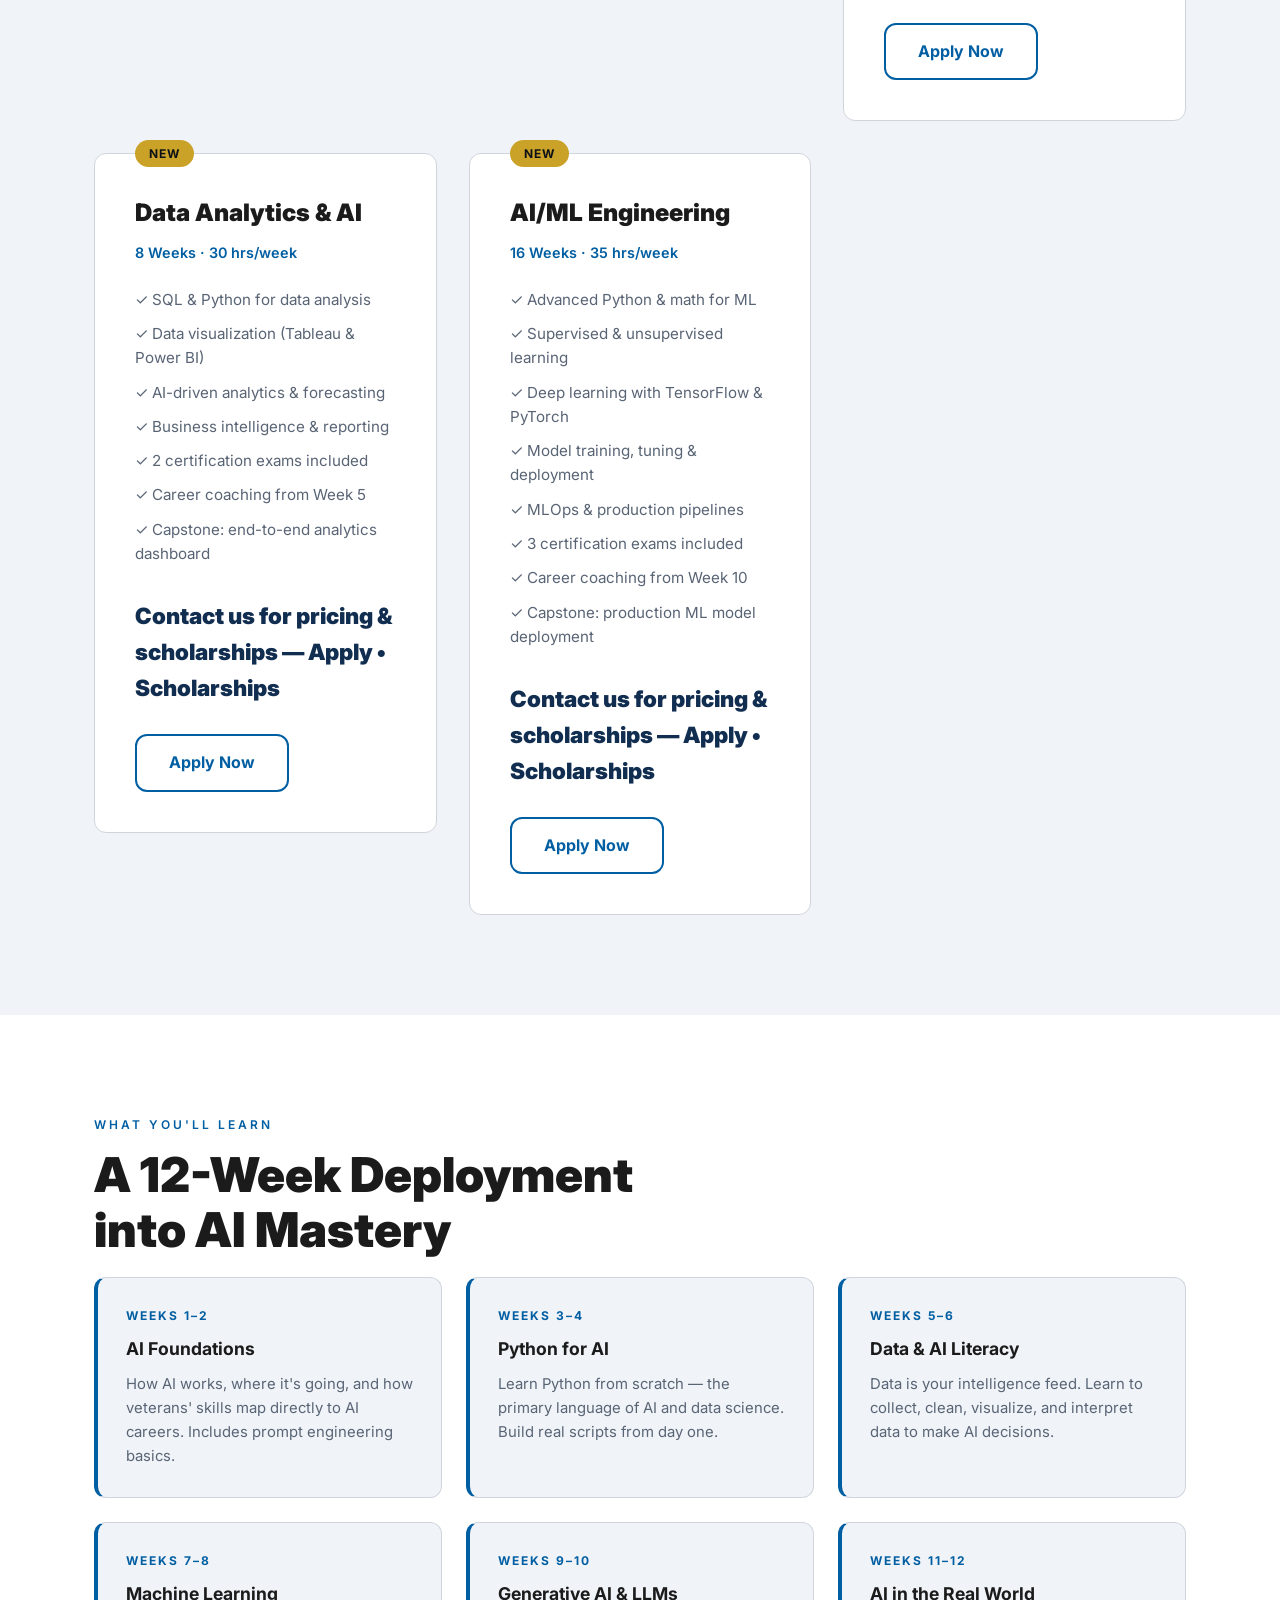
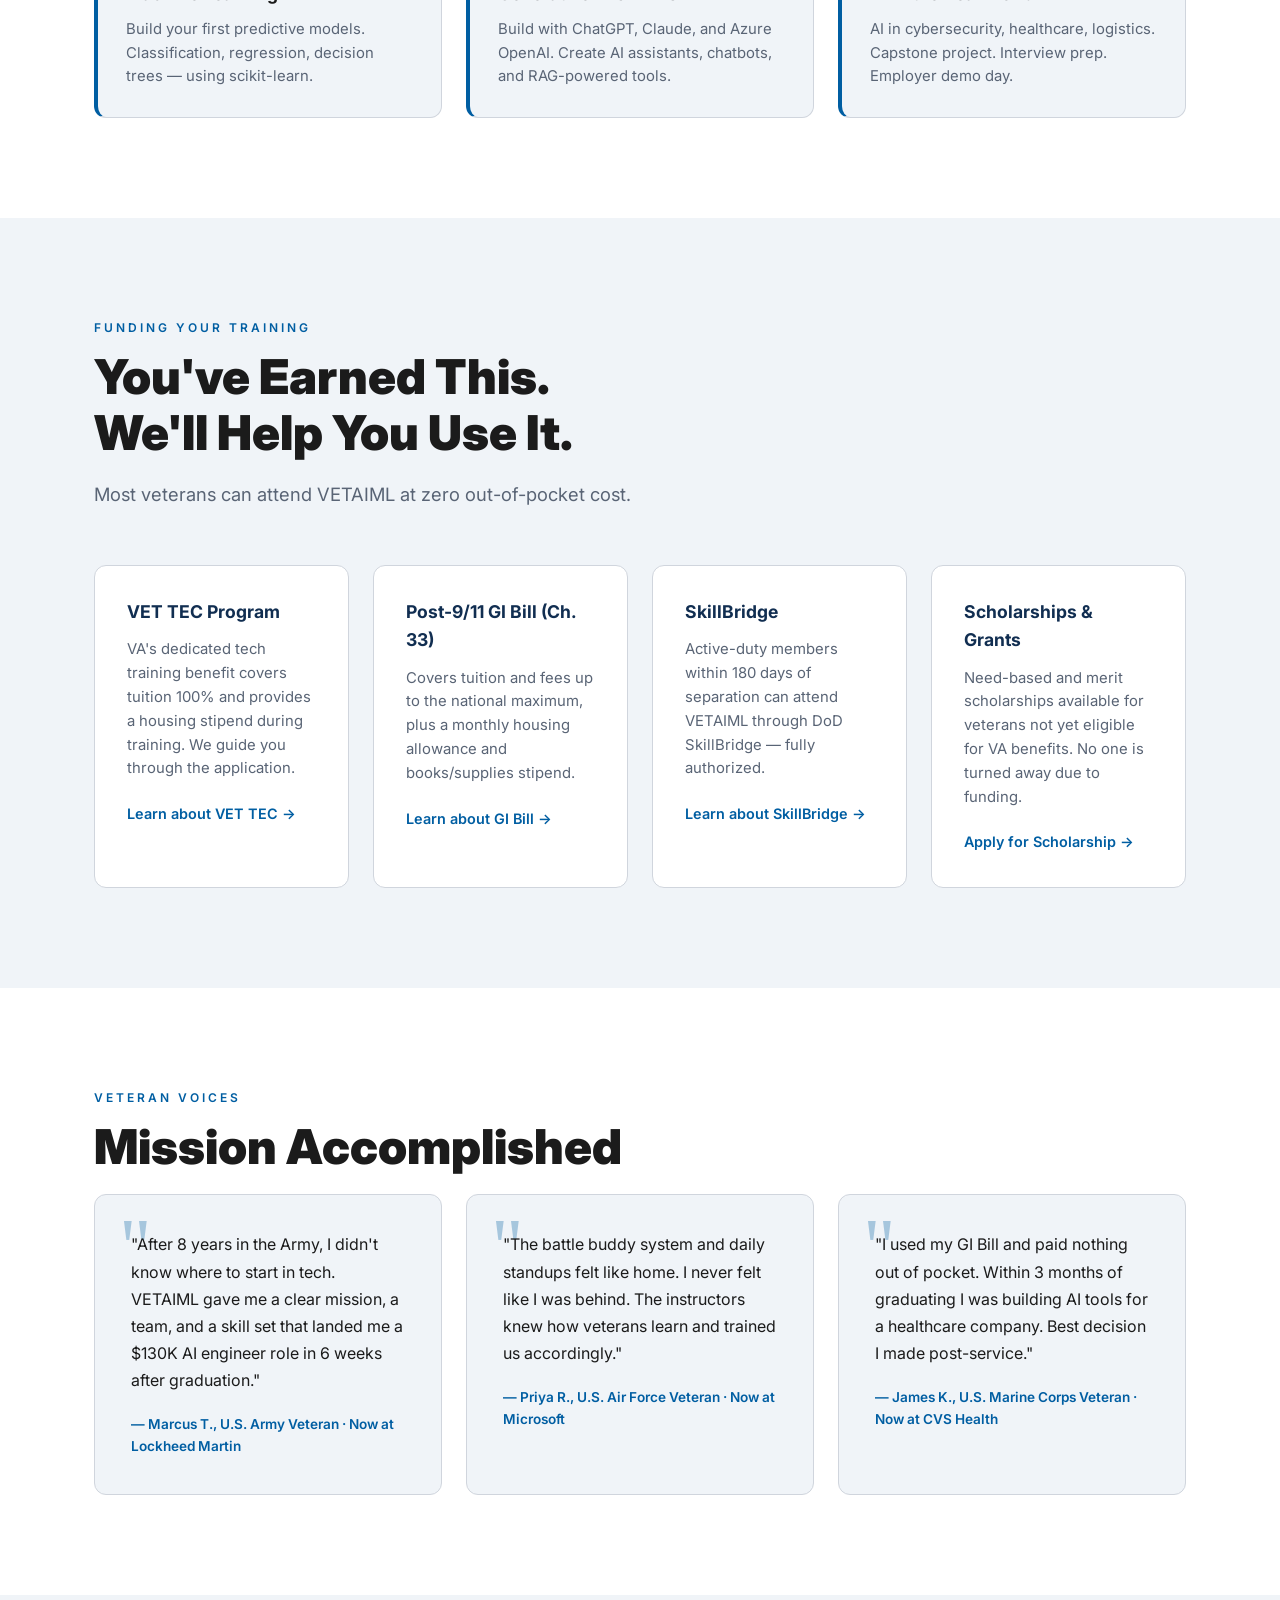
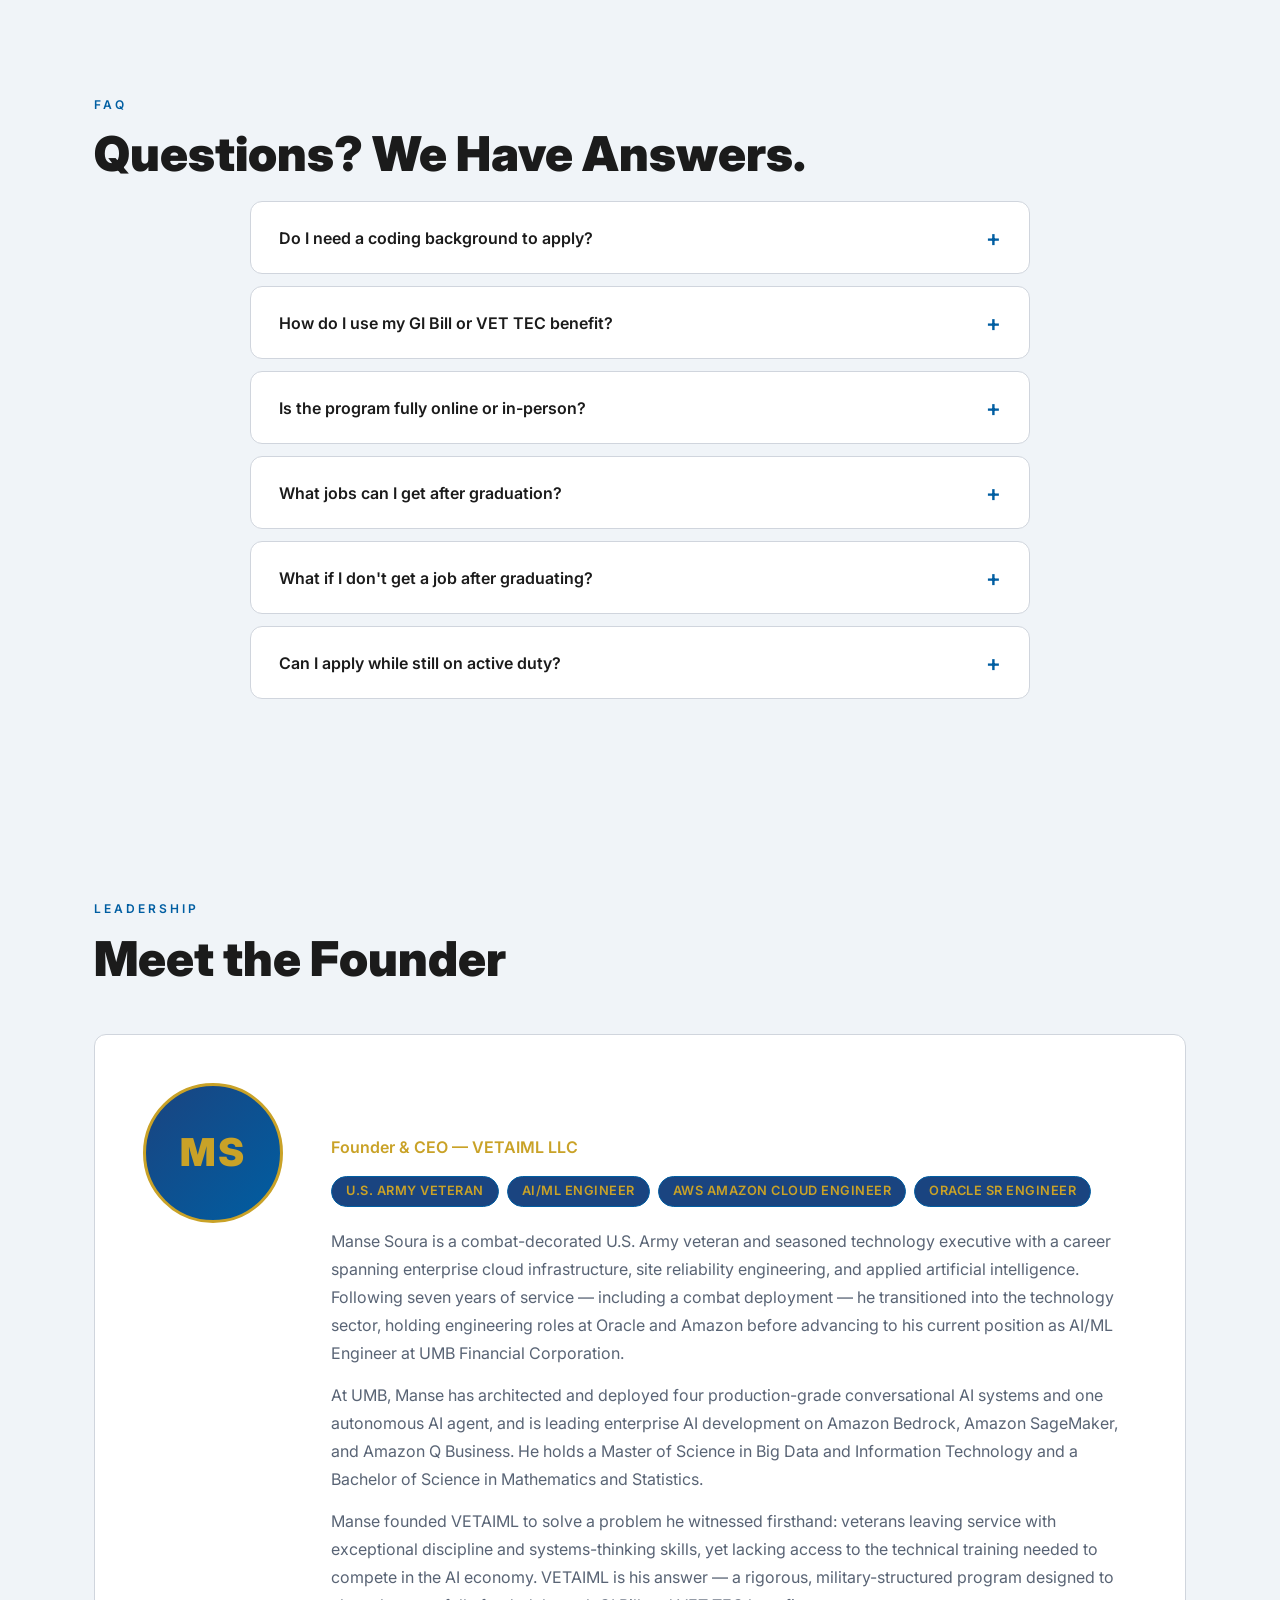
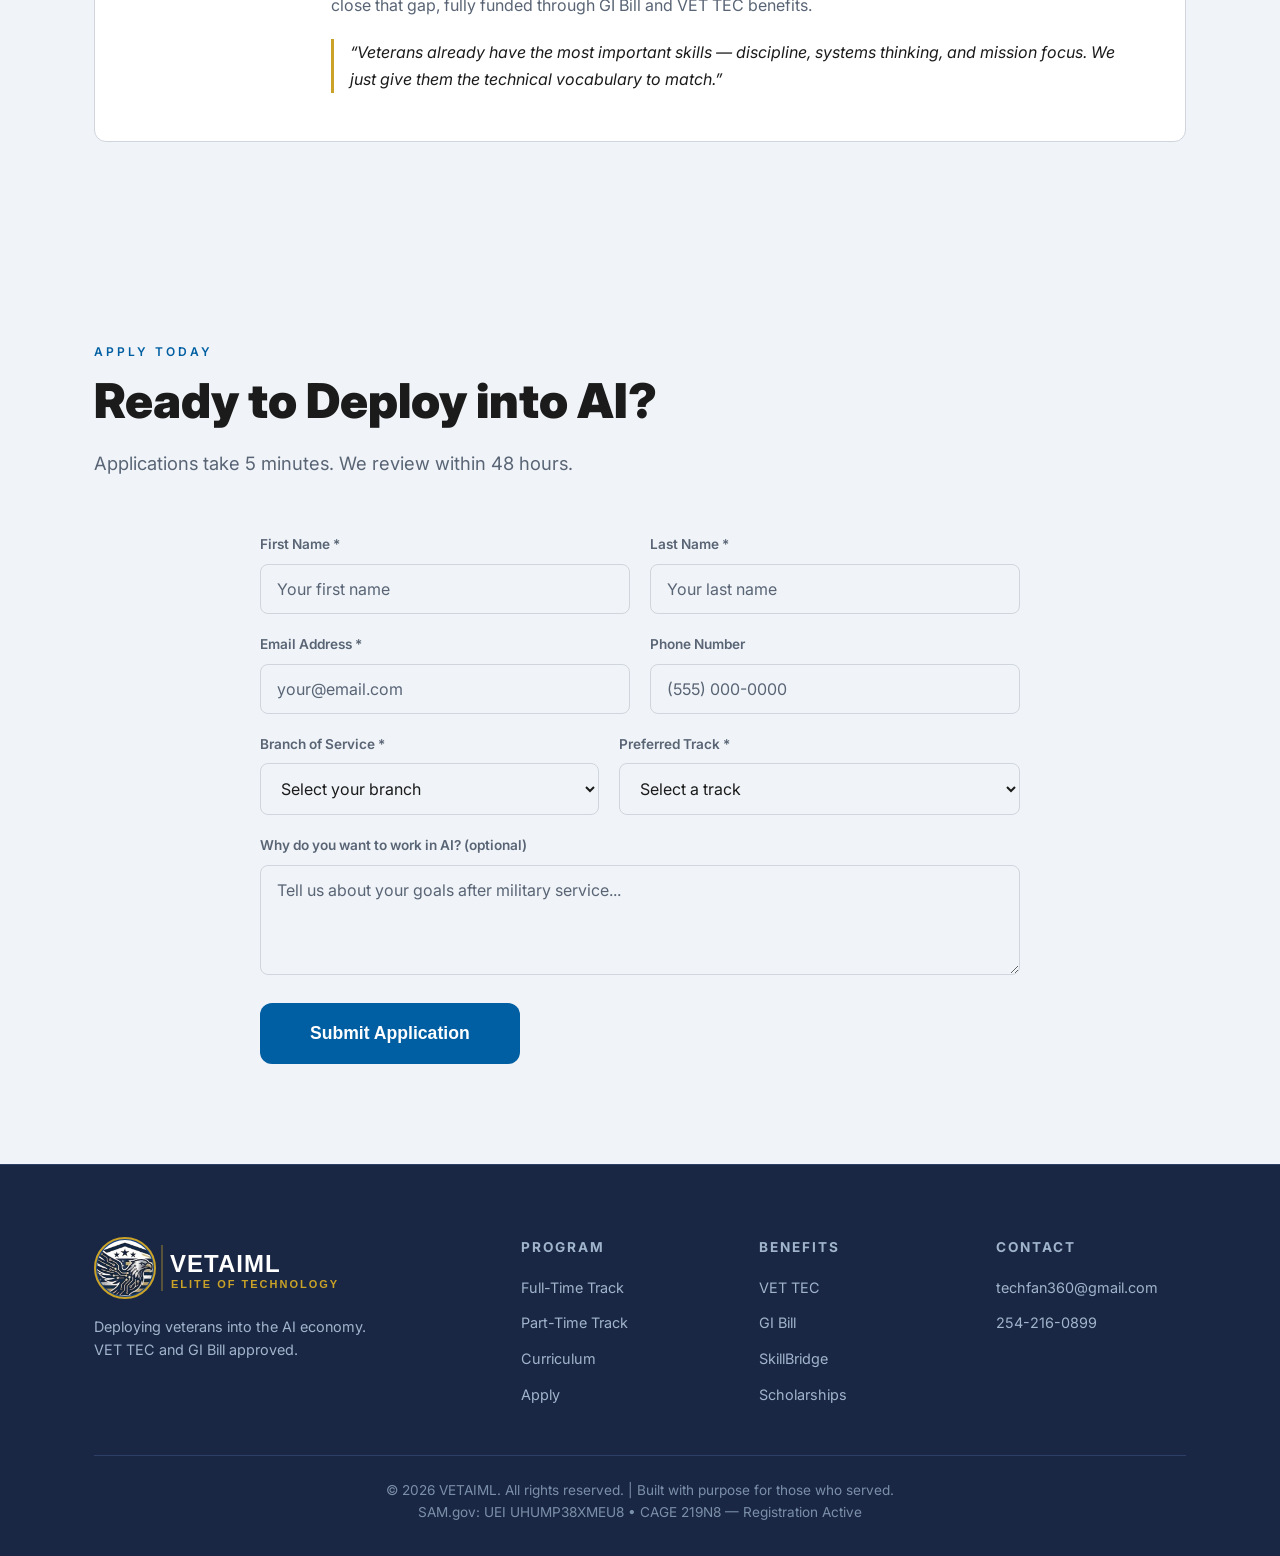
==== commit 905d950a: "Remove explicit prices from program cards; add contact/CTA for pricing and scholarships" ====
--- a/website/index.html
+++ b/website/index.html
@@ -139,7 +139,7 @@
             <li>✓ Career coaching from Week 8</li>
             <li>✓ Capstone project + employer demo day</li>
           </ul>
-          <div class="track-price">$12,000 <span>· Covered by VET TEC / Chapter 33</span></div>
+          <div class="track-price">Contact us for pricing &amp; scholarships — <a href="#apply">Apply</a> • <a href="#benefits">Scholarships</a></div>
           <a href="#apply" class="btn-primary">Apply Now</a>
         </div>
         <div class="track">
@@ -153,7 +153,7 @@
             <li>✓ Career coaching from Week 16</li>
             <li>✓ Capstone project</li>
           </ul>
-          <div class="track-price">$8,000 <span>· GI Bill eligible</span></div>
+          <div class="track-price">Contact us for pricing &amp; scholarships — <a href="#apply">Apply</a> • <a href="#benefits">Scholarships</a></div>
           <a href="#apply" class="btn-outline">Apply Now</a>
         </div>
         <div class="track">
@@ -169,7 +169,7 @@
             <li>✓ Career coaching from Week 6</li>
             <li>✓ Capstone: live cloud AI deployment</li>
           </ul>
-          <div class="track-price">$10,000 <span>· Covered by VET TEC / GI Bill</span></div>
+          <div class="track-price">Contact us for pricing &amp; scholarships — <a href="#apply">Apply</a> • <a href="#benefits">Scholarships</a></div>
           <a href="#apply" class="btn-outline">Apply Now</a>
         </div>
         <div class="track">
@@ -185,7 +185,7 @@
             <li>✓ Career coaching from Week 5</li>
             <li>✓ Capstone: end-to-end analytics dashboard</li>
           </ul>
-          <div class="track-price">$8,500 <span>· GI Bill eligible</span></div>
+          <div class="track-price">Contact us for pricing &amp; scholarships — <a href="#apply">Apply</a> • <a href="#benefits">Scholarships</a></div>
           <a href="#apply" class="btn-outline">Apply Now</a>
         </div>
         <div class="track">
@@ -202,7 +202,7 @@
             <li>✓ Career coaching from Week 10</li>
             <li>✓ Capstone: production ML model deployment</li>
           </ul>
-          <div class="track-price">$14,000 <span>· Covered by VET TEC / Chapter 33</span></div>
+          <div class="track-price">Contact us for pricing &amp; scholarships — <a href="#apply">Apply</a> • <a href="#benefits">Scholarships</a></div>
           <a href="#apply" class="btn-outline">Apply Now</a>
         </div>
       </div>
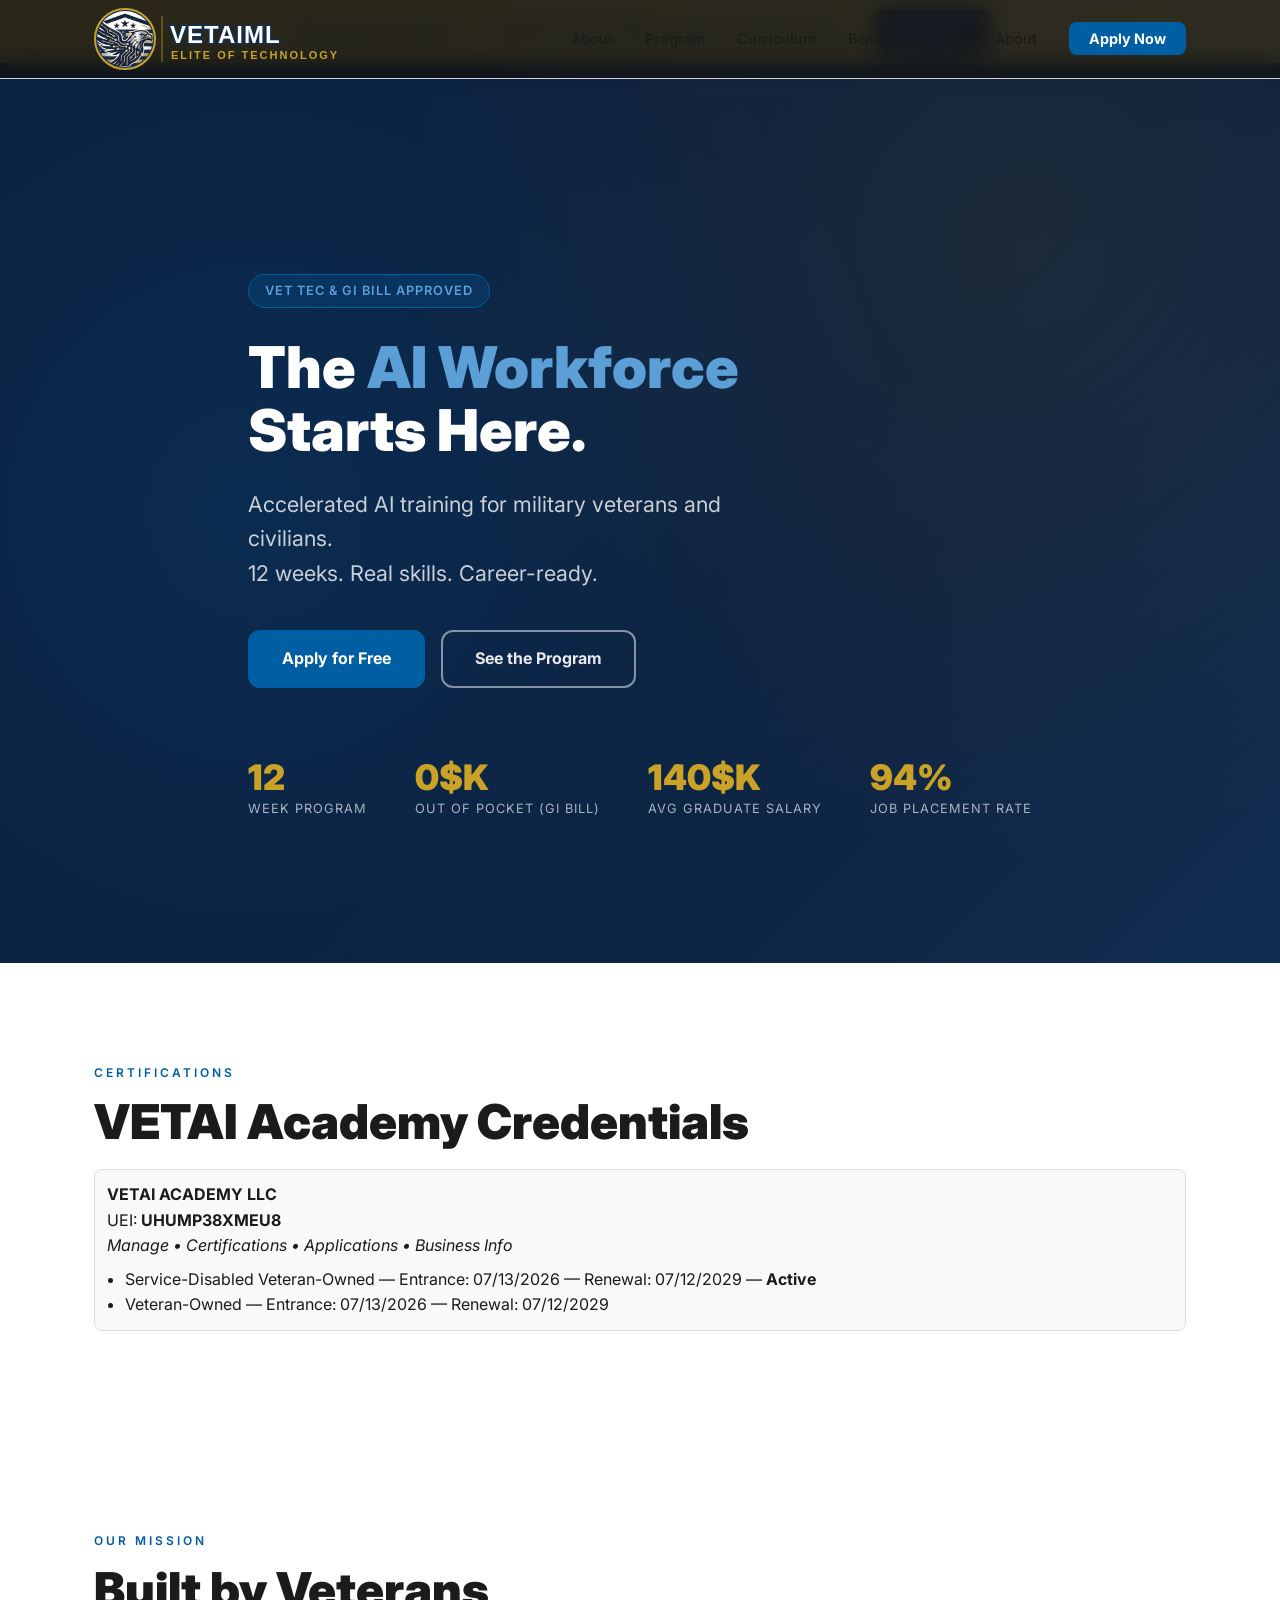
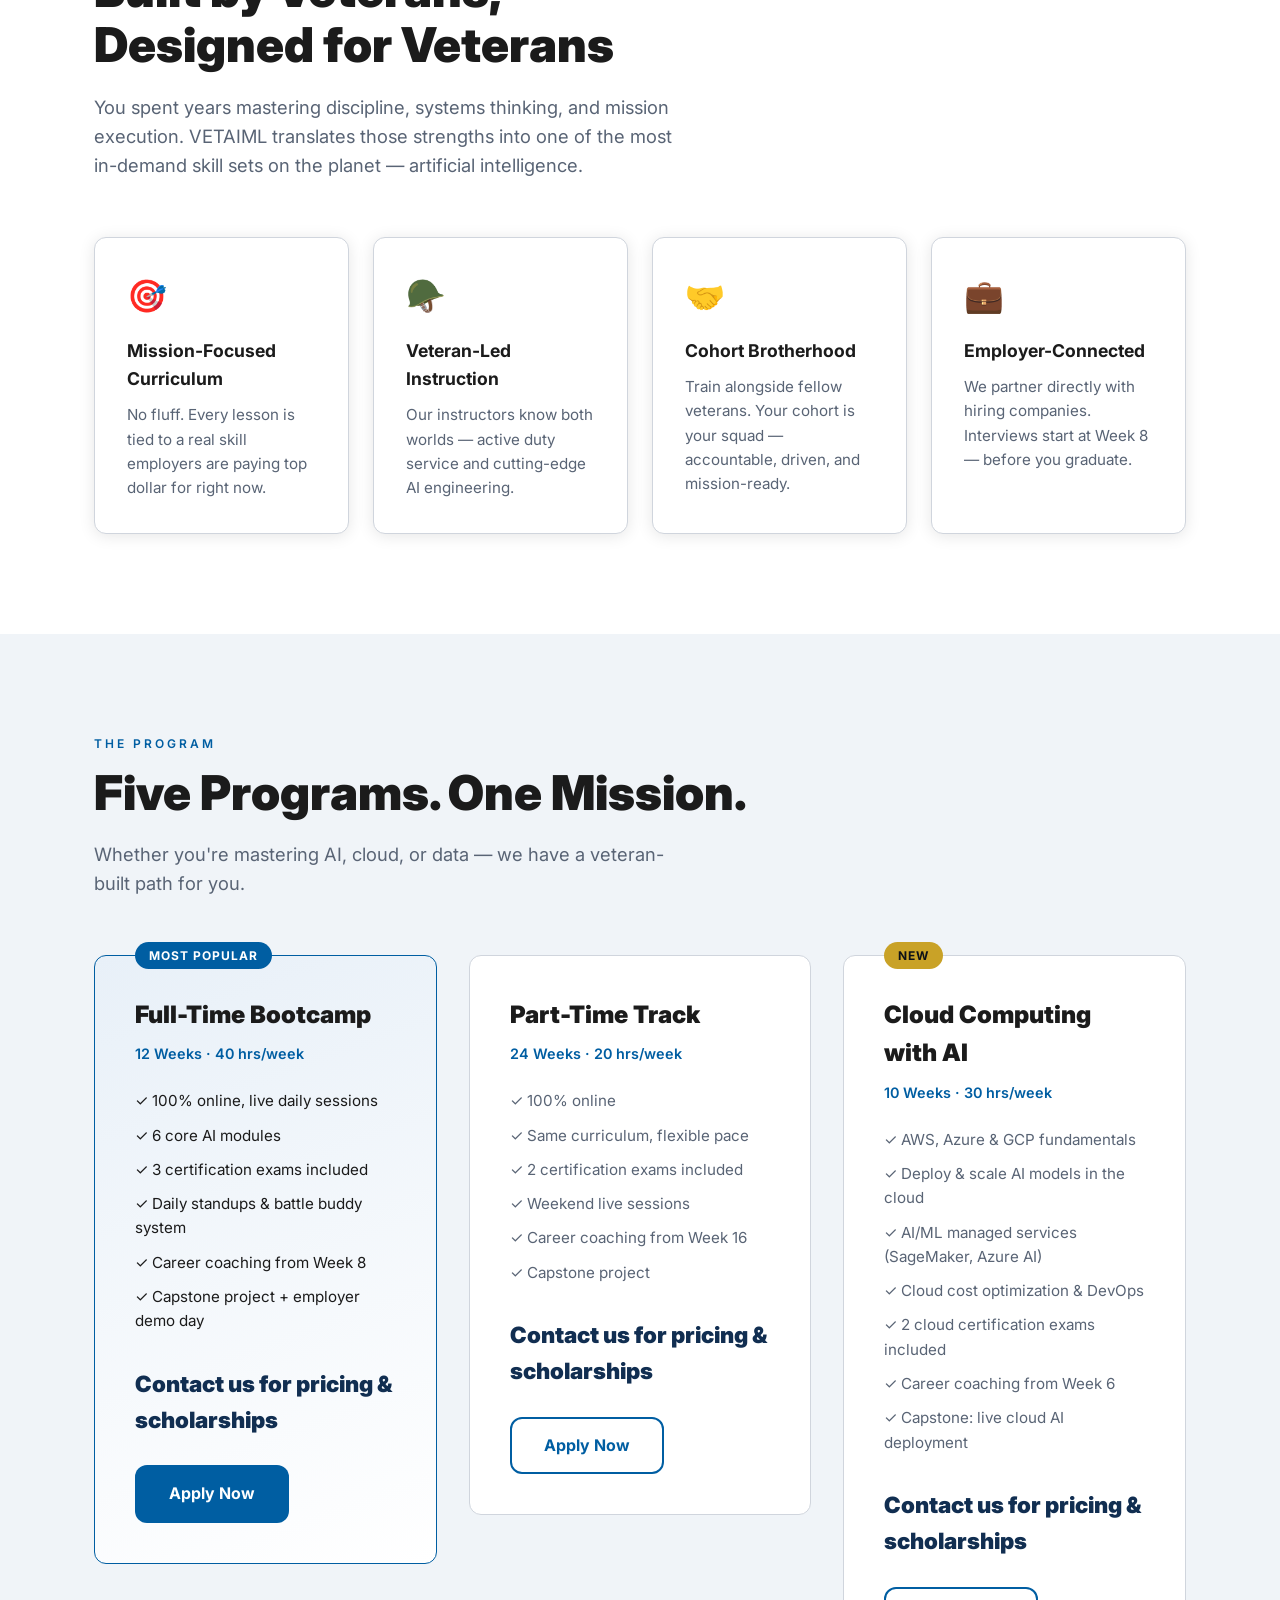
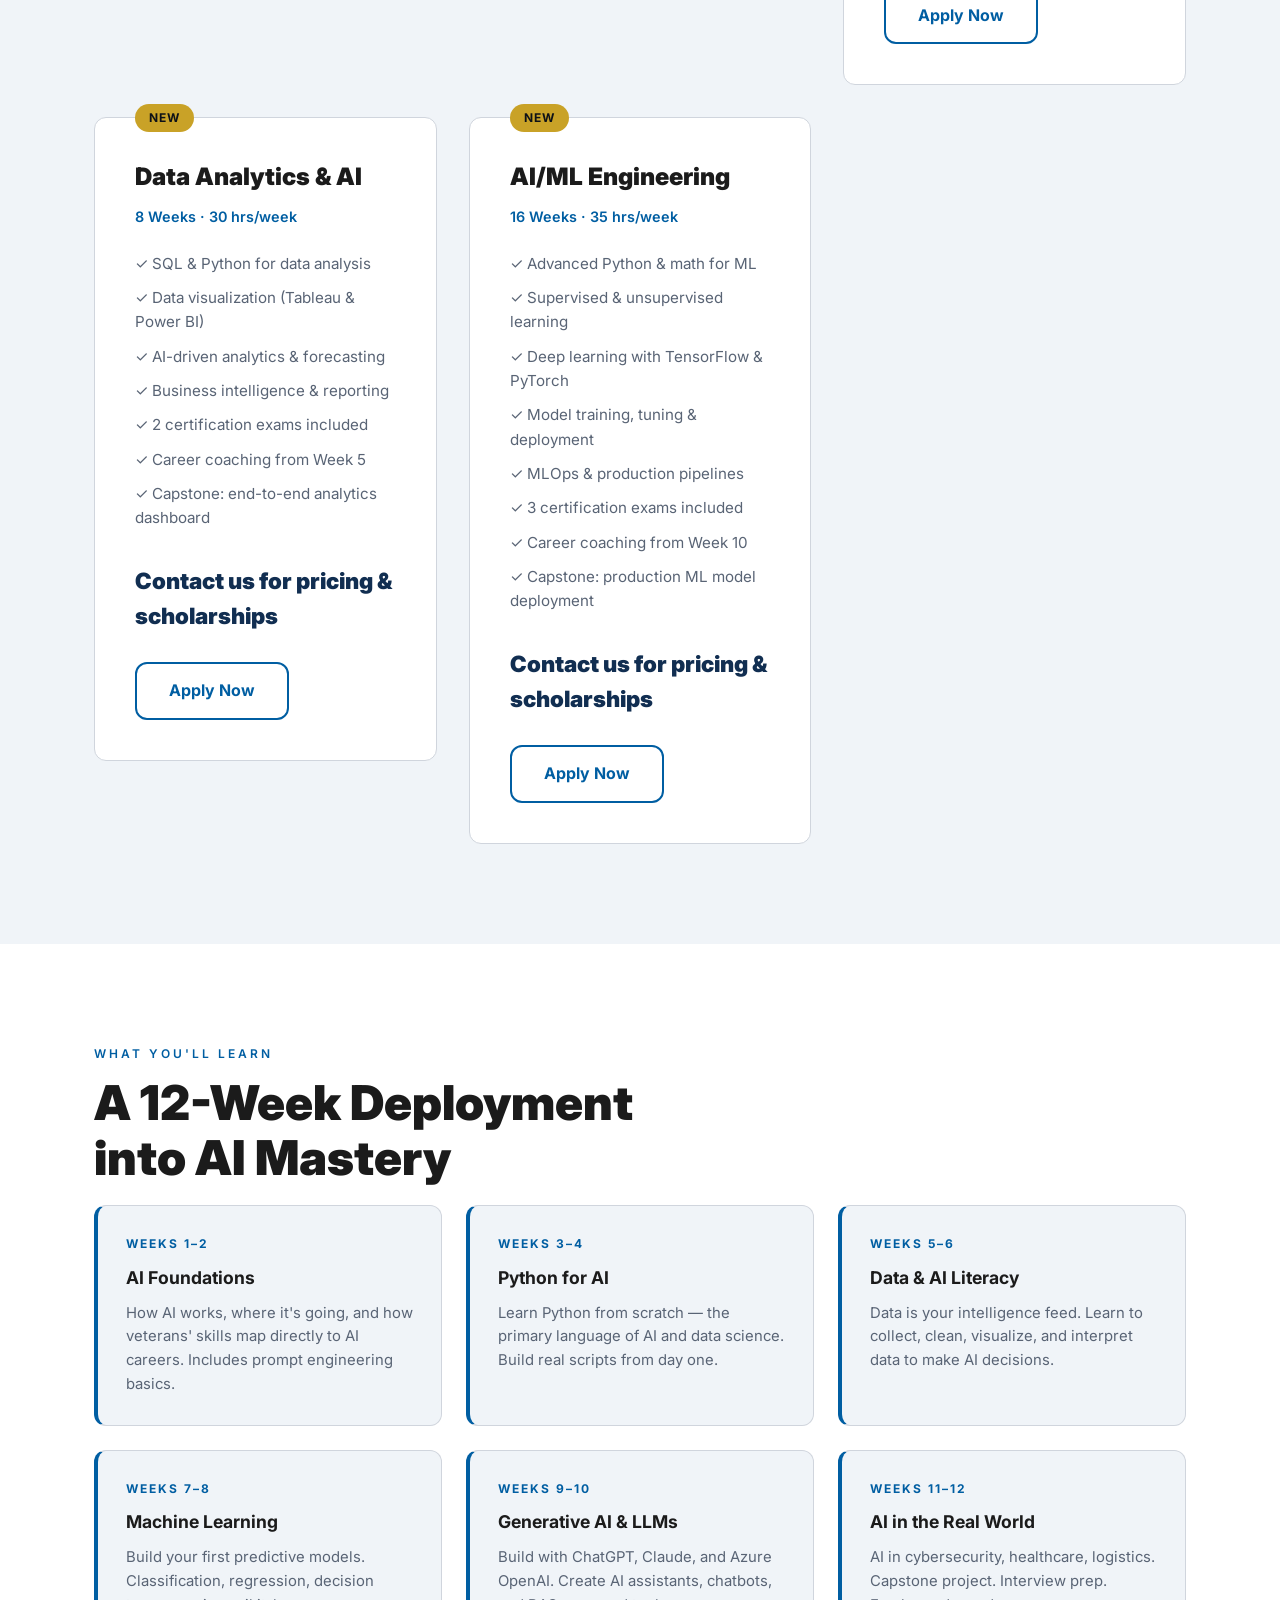
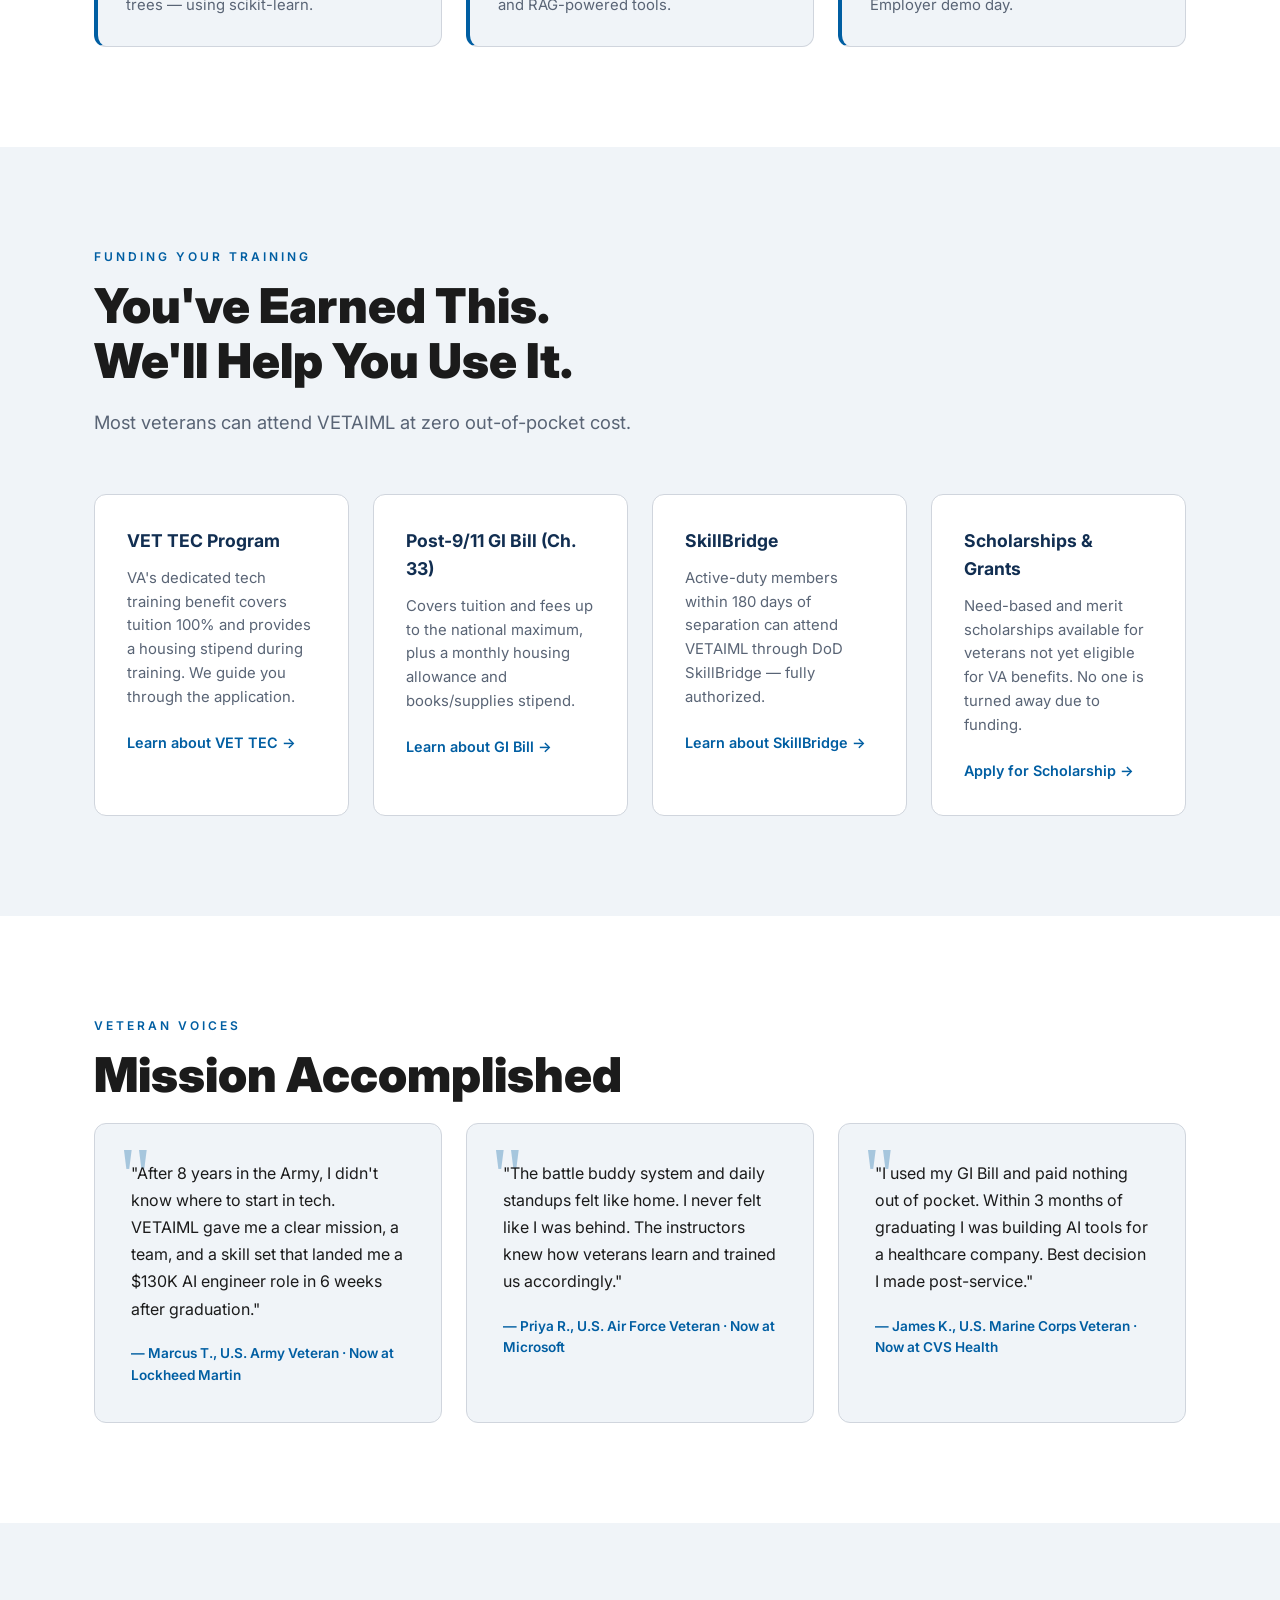
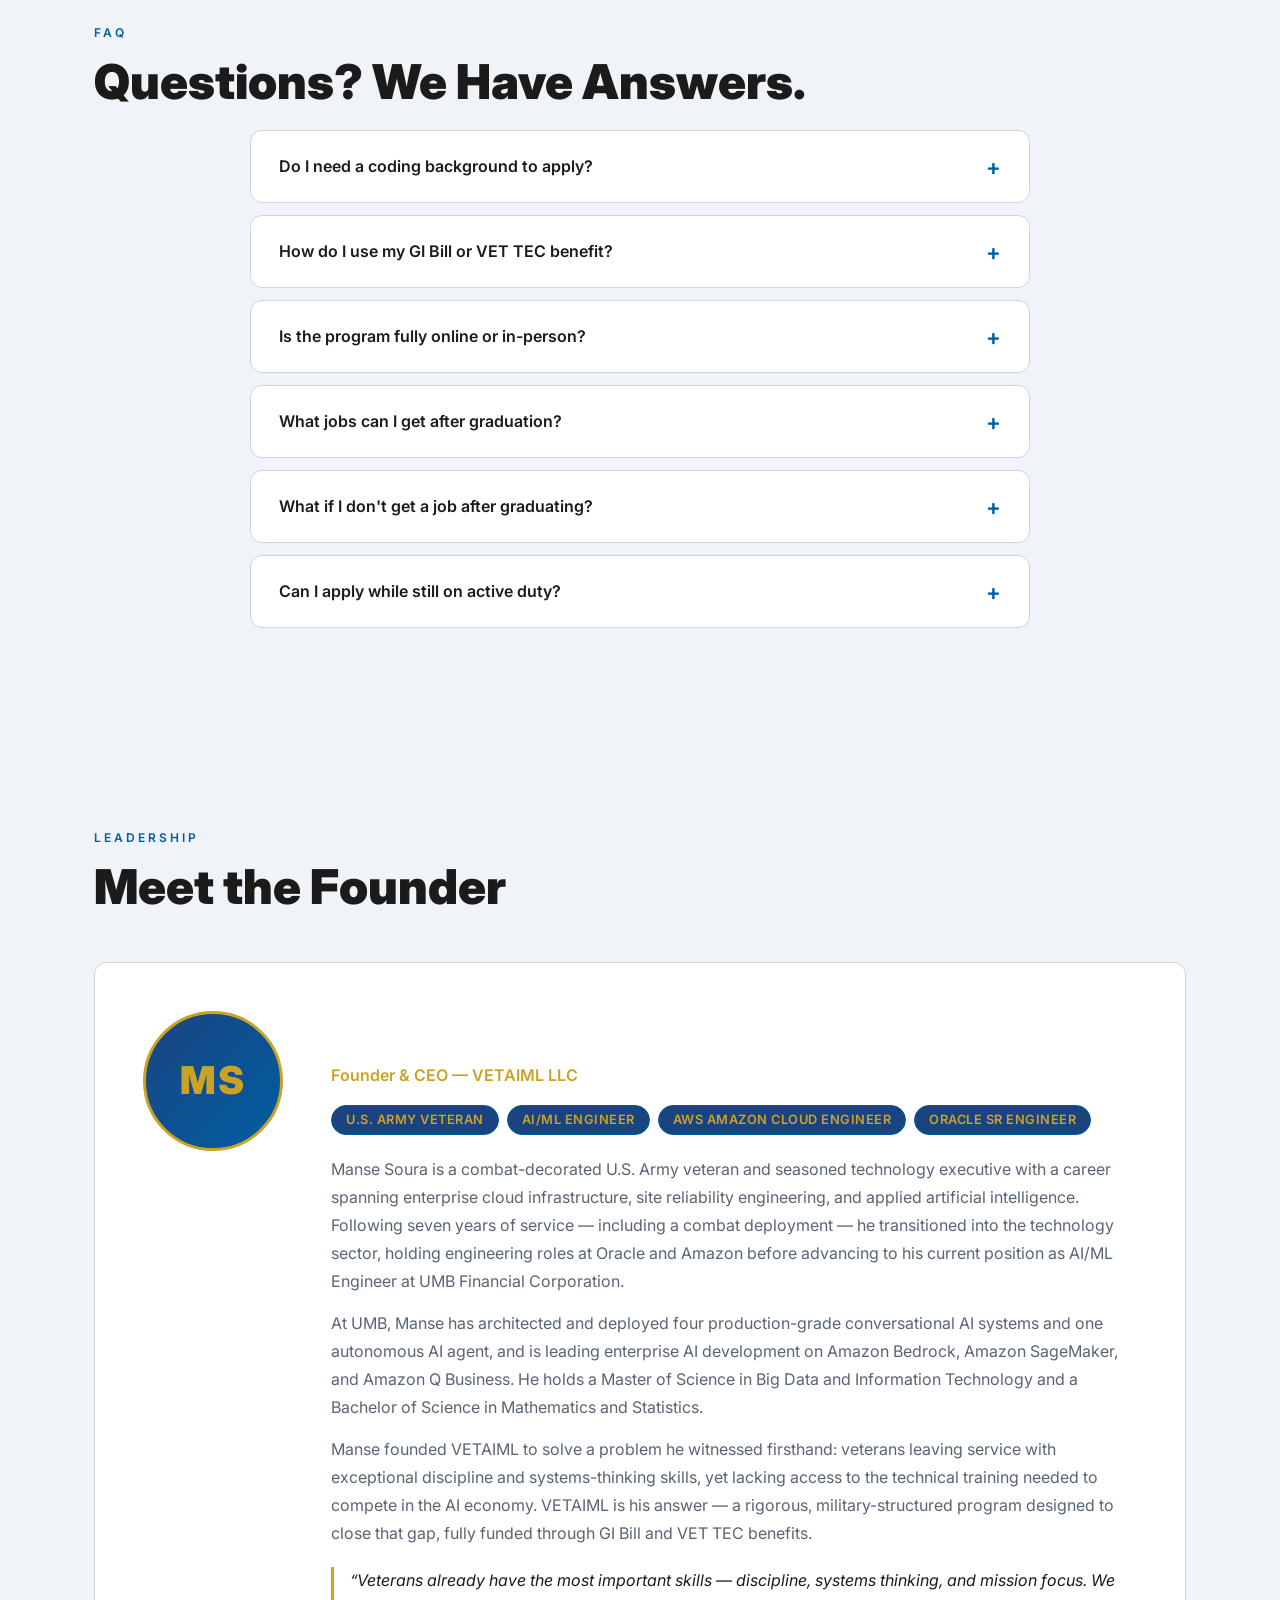
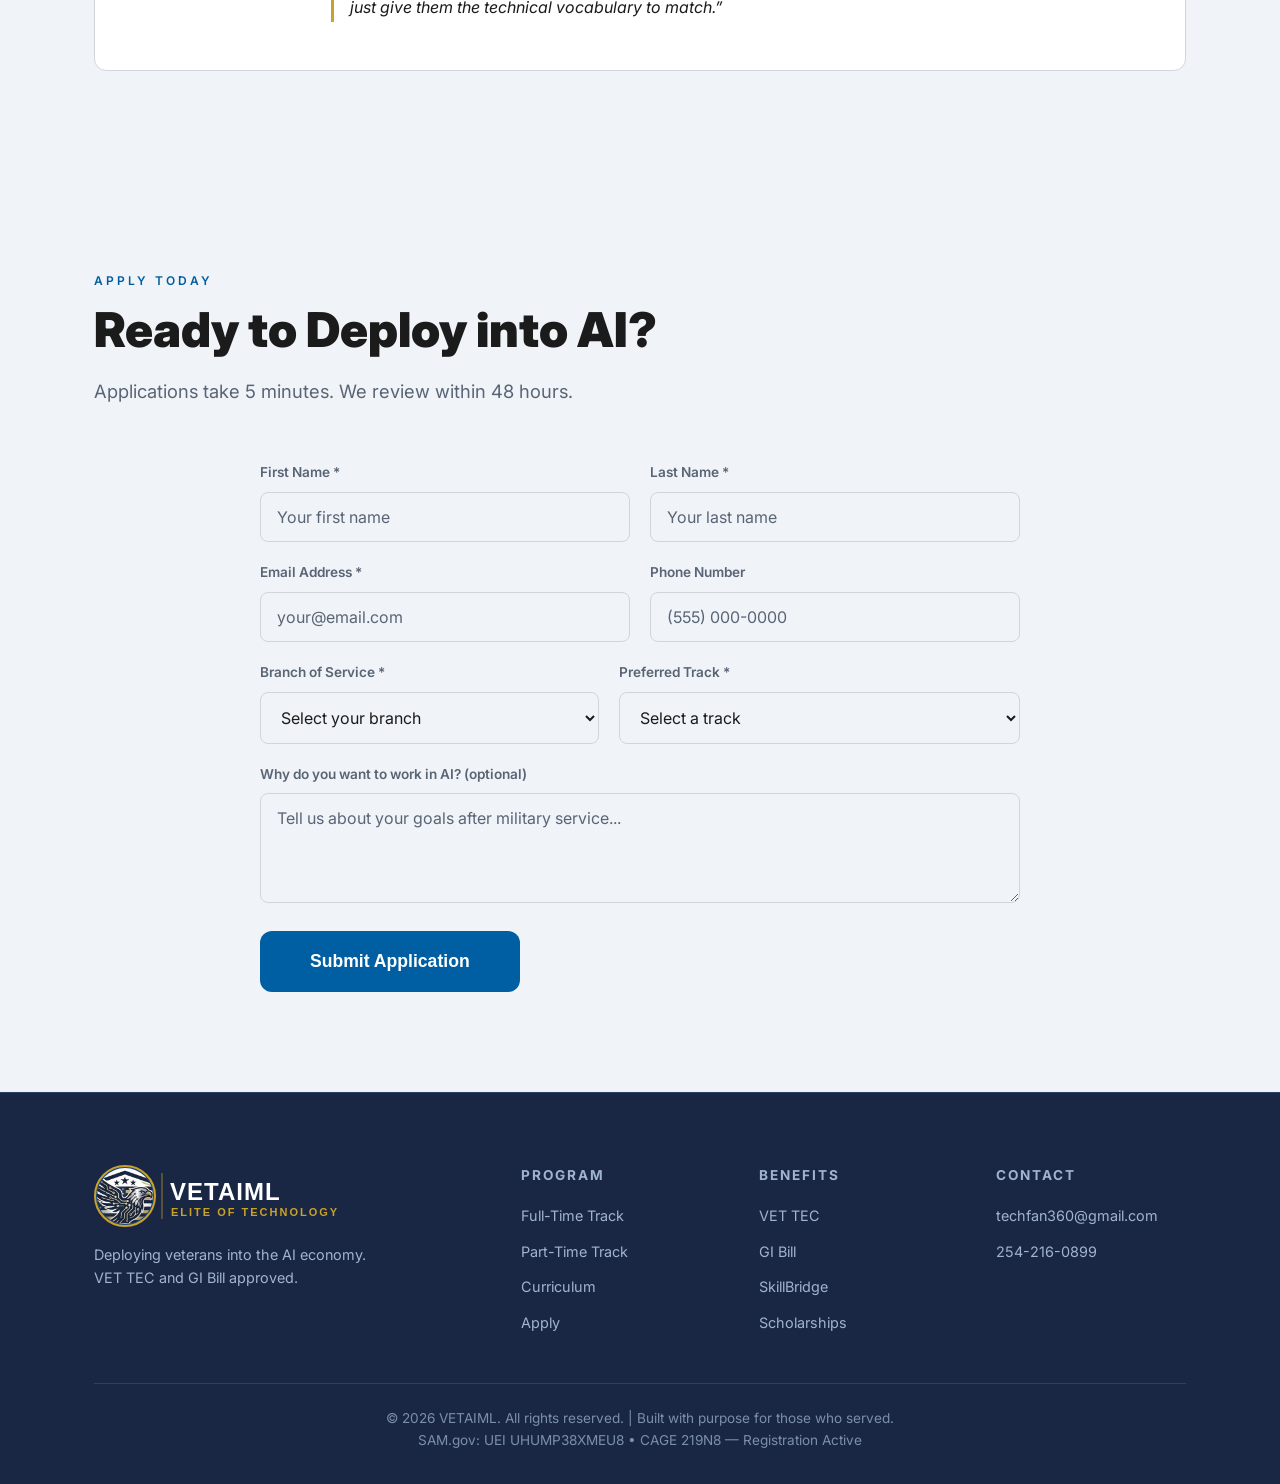
==== commit 852febb2: "Remove pricing links; show plain 'Contact us for pricing & scholarships'" ====
--- a/website/index.html
+++ b/website/index.html
@@ -139,7 +139,7 @@
             <li>✓ Career coaching from Week 8</li>
             <li>✓ Capstone project + employer demo day</li>
           </ul>
-          <div class="track-price">Contact us for pricing &amp; scholarships — <a href="#apply">Apply</a> • <a href="#benefits">Scholarships</a></div>
+          <div class="track-price">Contact us for pricing &amp; scholarships</div>
           <a href="#apply" class="btn-primary">Apply Now</a>
         </div>
         <div class="track">
@@ -153,7 +153,7 @@
             <li>✓ Career coaching from Week 16</li>
             <li>✓ Capstone project</li>
           </ul>
-          <div class="track-price">Contact us for pricing &amp; scholarships — <a href="#apply">Apply</a> • <a href="#benefits">Scholarships</a></div>
+          <div class="track-price">Contact us for pricing &amp; scholarships</div>
           <a href="#apply" class="btn-outline">Apply Now</a>
         </div>
         <div class="track">
@@ -169,7 +169,7 @@
             <li>✓ Career coaching from Week 6</li>
             <li>✓ Capstone: live cloud AI deployment</li>
           </ul>
-          <div class="track-price">Contact us for pricing &amp; scholarships — <a href="#apply">Apply</a> • <a href="#benefits">Scholarships</a></div>
+          <div class="track-price">Contact us for pricing &amp; scholarships</div>
           <a href="#apply" class="btn-outline">Apply Now</a>
         </div>
         <div class="track">
@@ -185,7 +185,7 @@
             <li>✓ Career coaching from Week 5</li>
             <li>✓ Capstone: end-to-end analytics dashboard</li>
           </ul>
-          <div class="track-price">Contact us for pricing &amp; scholarships — <a href="#apply">Apply</a> • <a href="#benefits">Scholarships</a></div>
+          <div class="track-price">Contact us for pricing &amp; scholarships</div>
           <a href="#apply" class="btn-outline">Apply Now</a>
         </div>
         <div class="track">
@@ -202,7 +202,7 @@
             <li>✓ Career coaching from Week 10</li>
             <li>✓ Capstone: production ML model deployment</li>
           </ul>
-          <div class="track-price">Contact us for pricing &amp; scholarships — <a href="#apply">Apply</a> • <a href="#benefits">Scholarships</a></div>
+          <div class="track-price">Contact us for pricing &amp; scholarships</div>
           <a href="#apply" class="btn-outline">Apply Now</a>
         </div>
       </div>
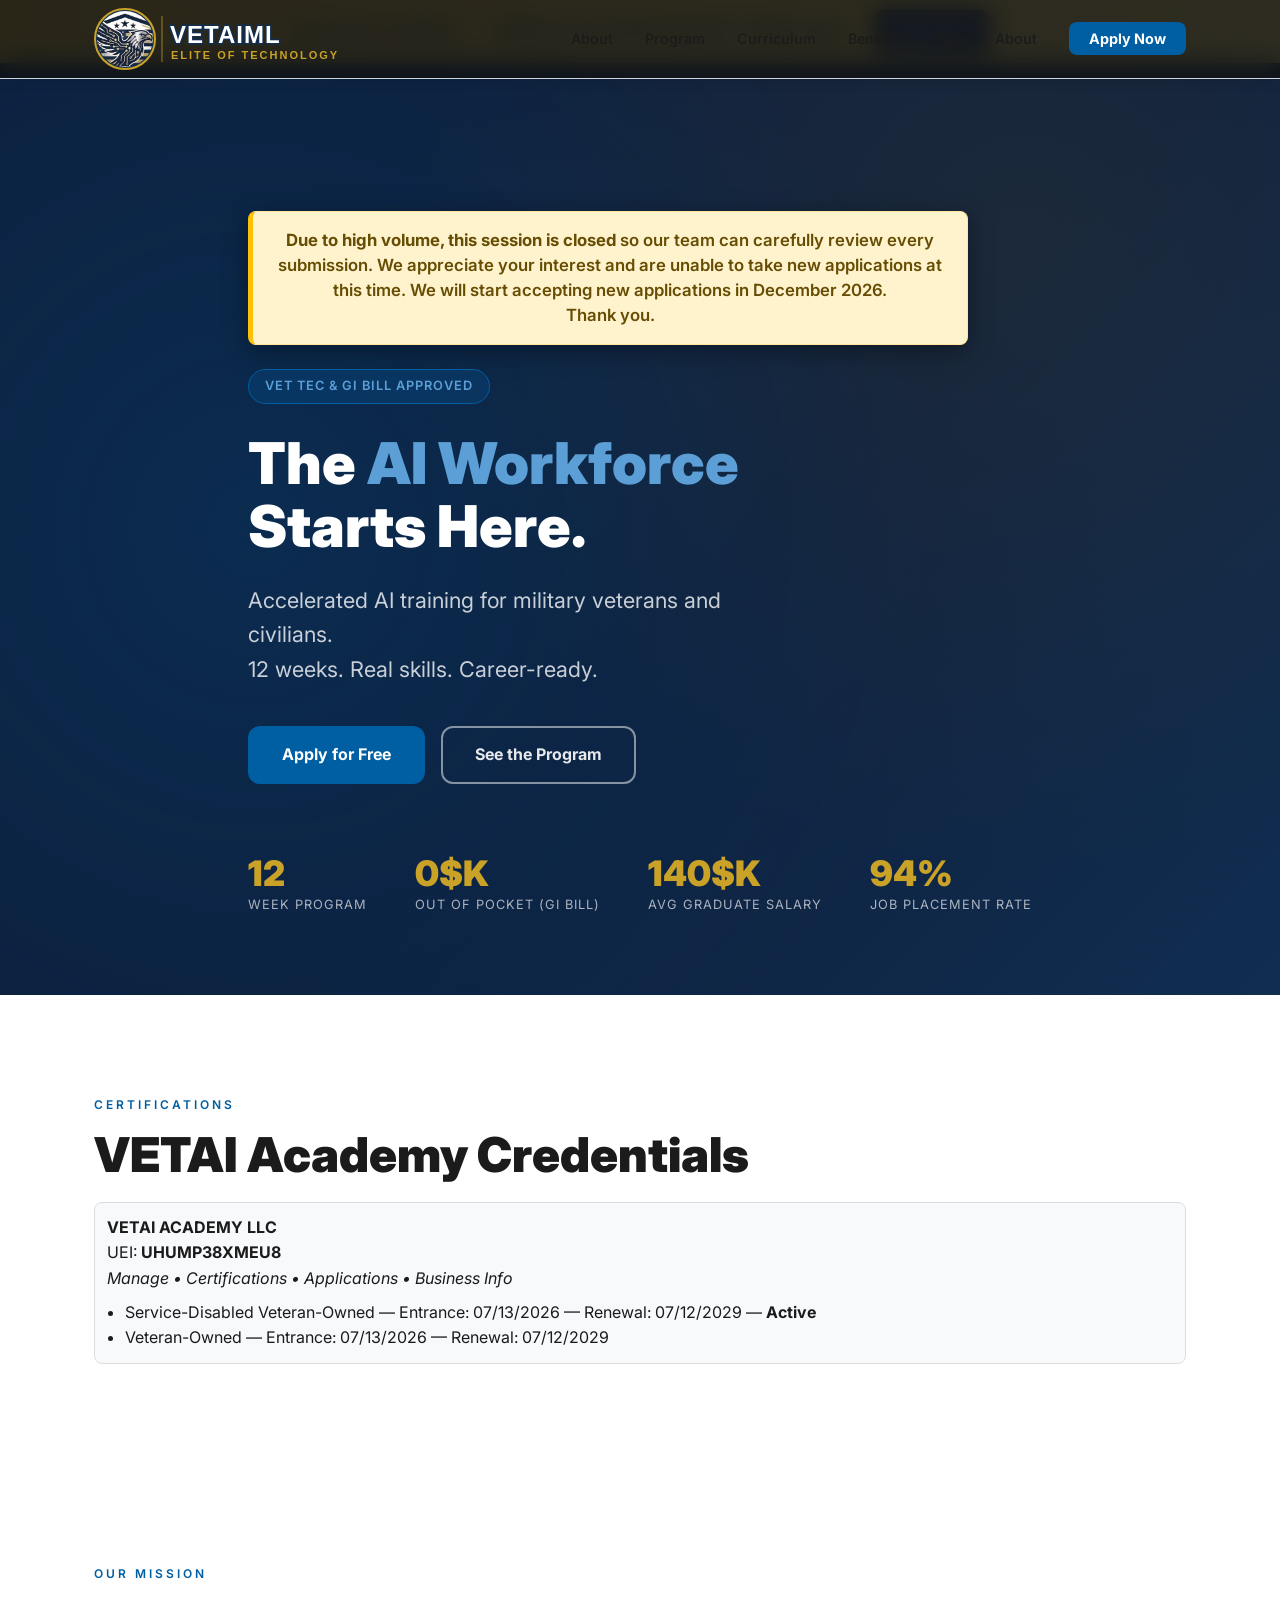
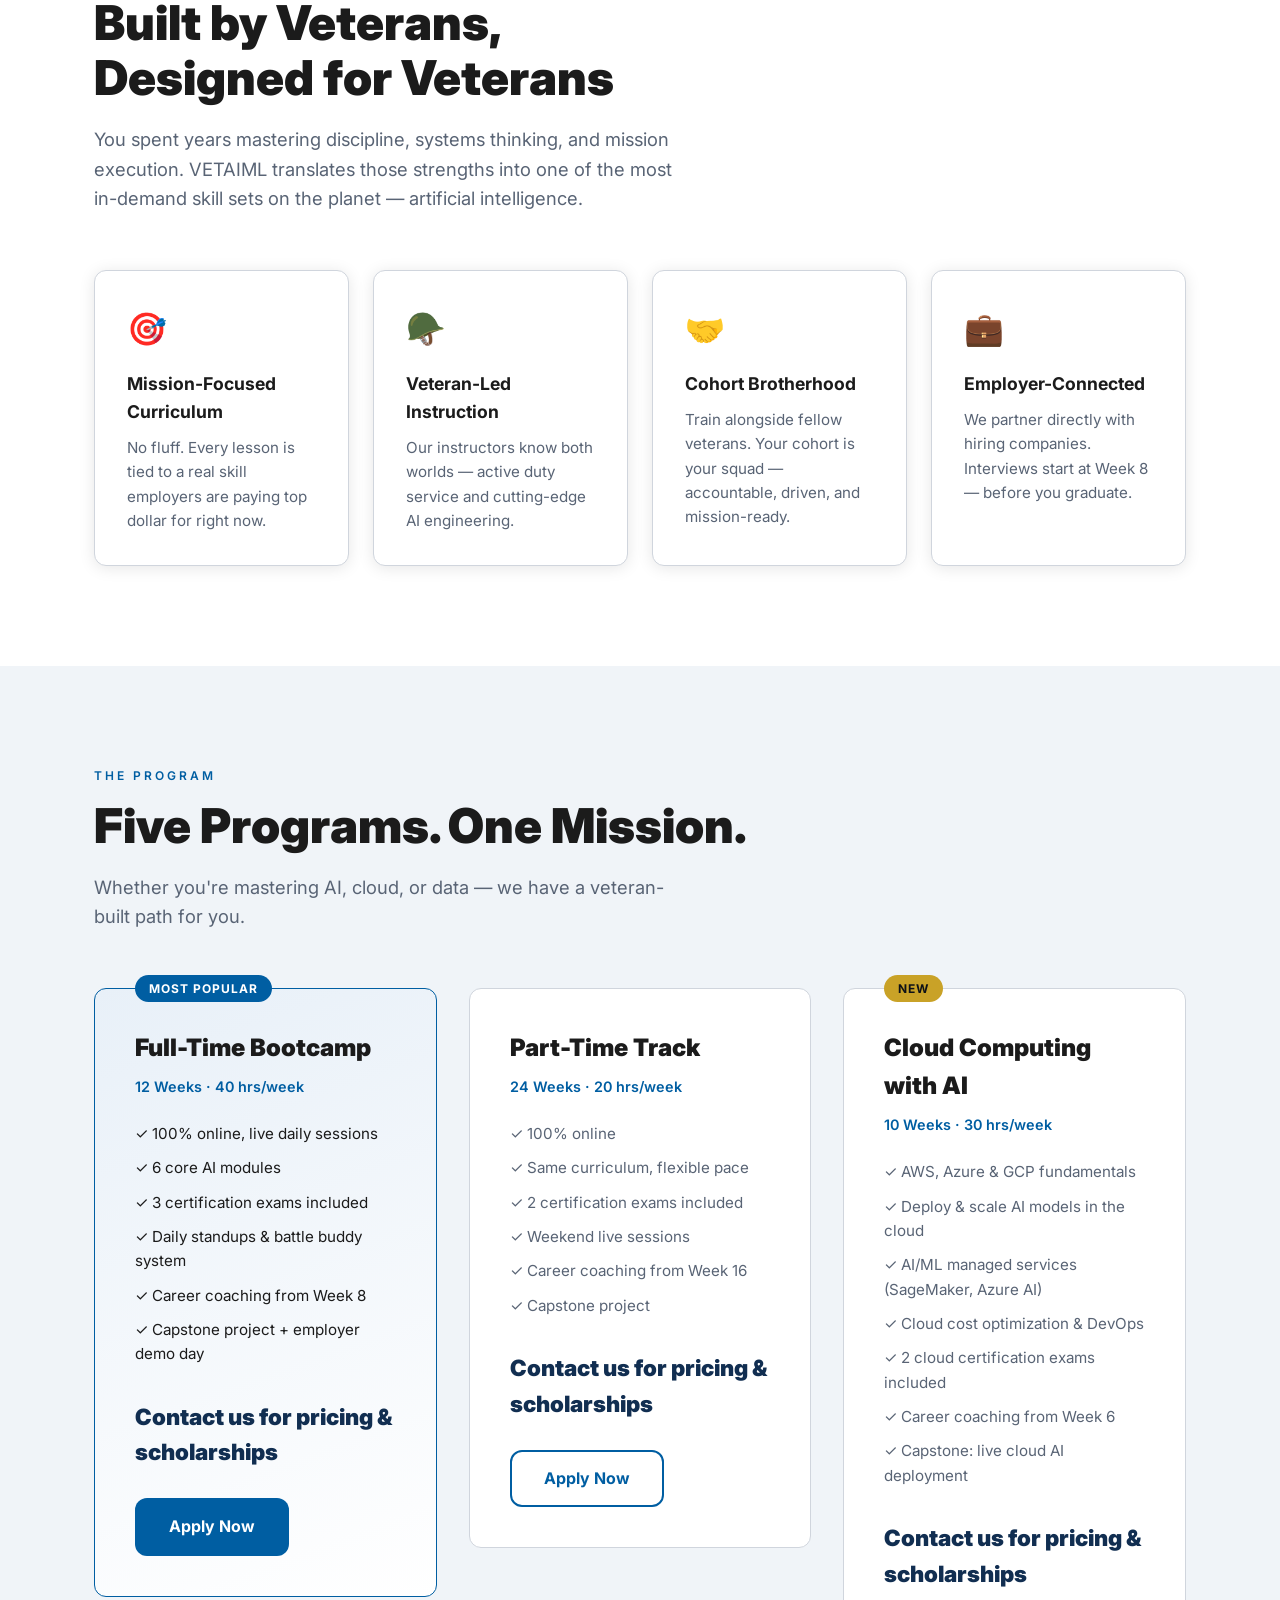
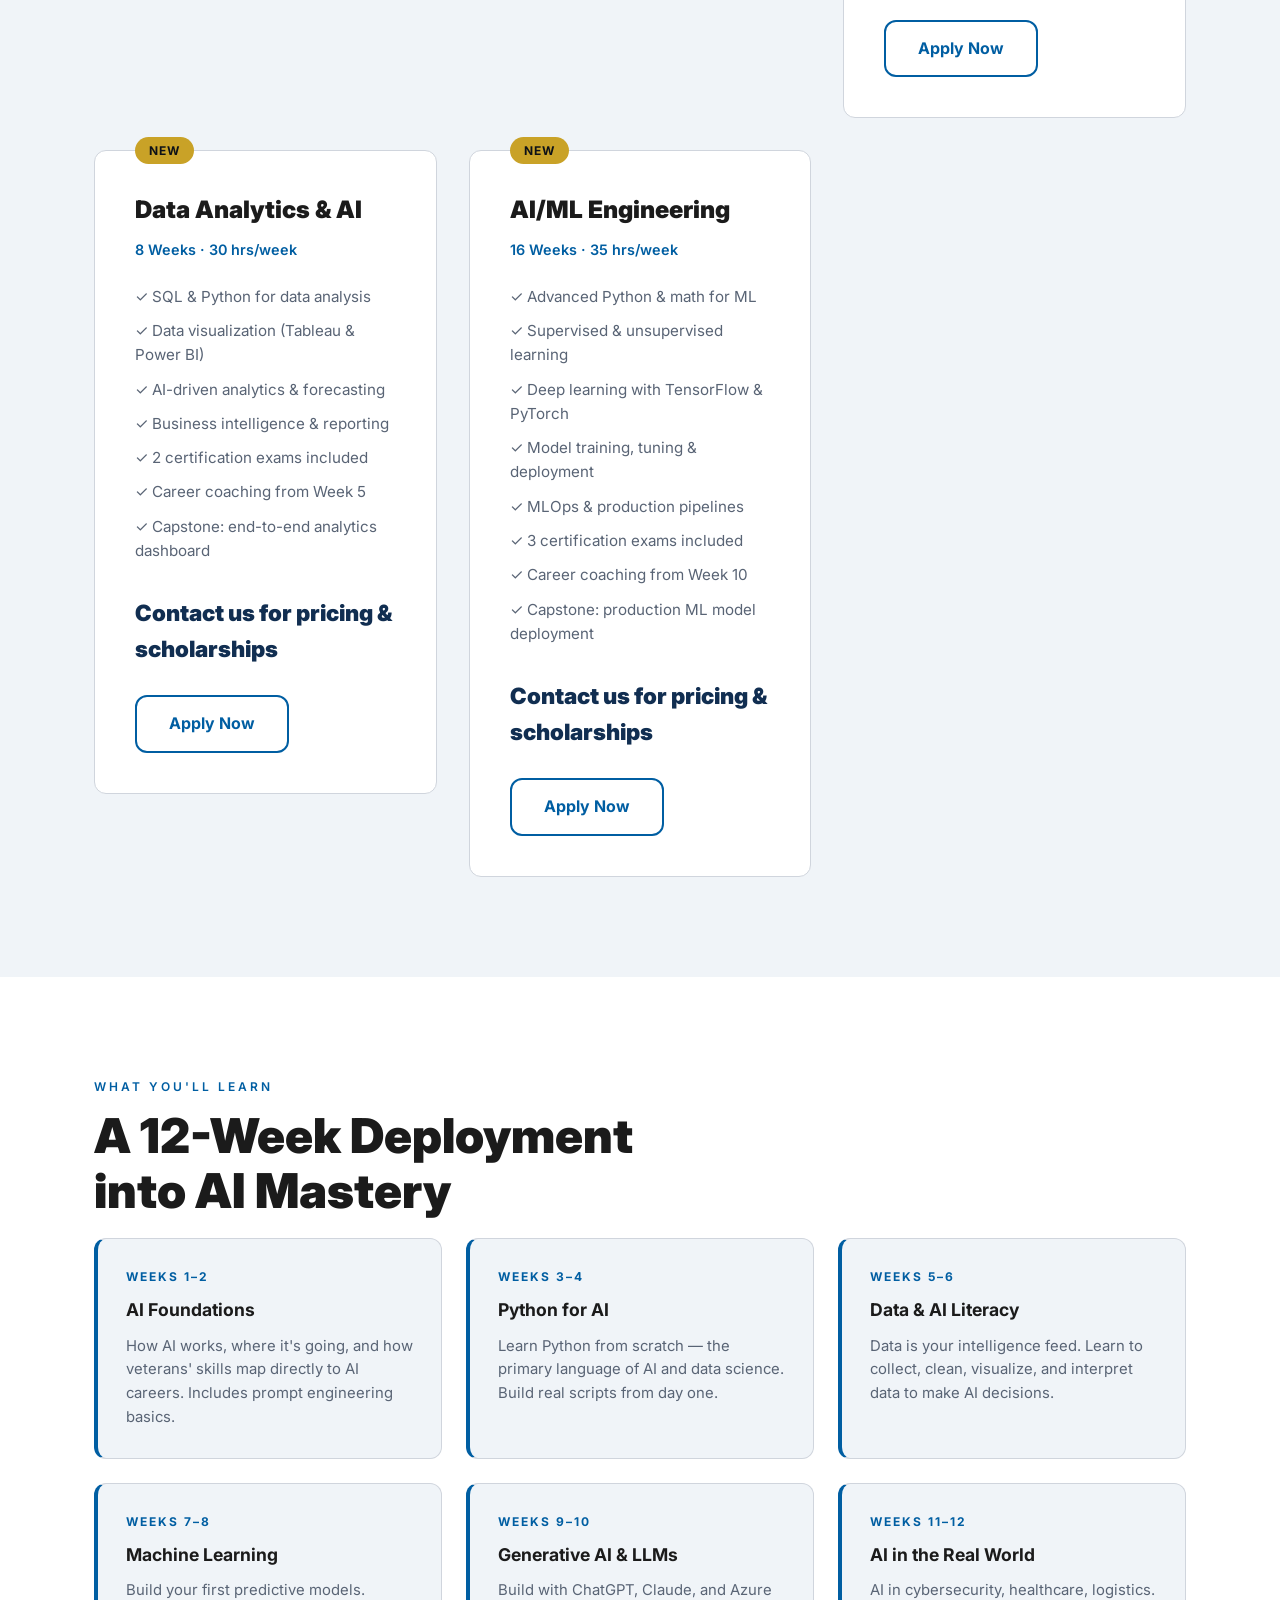
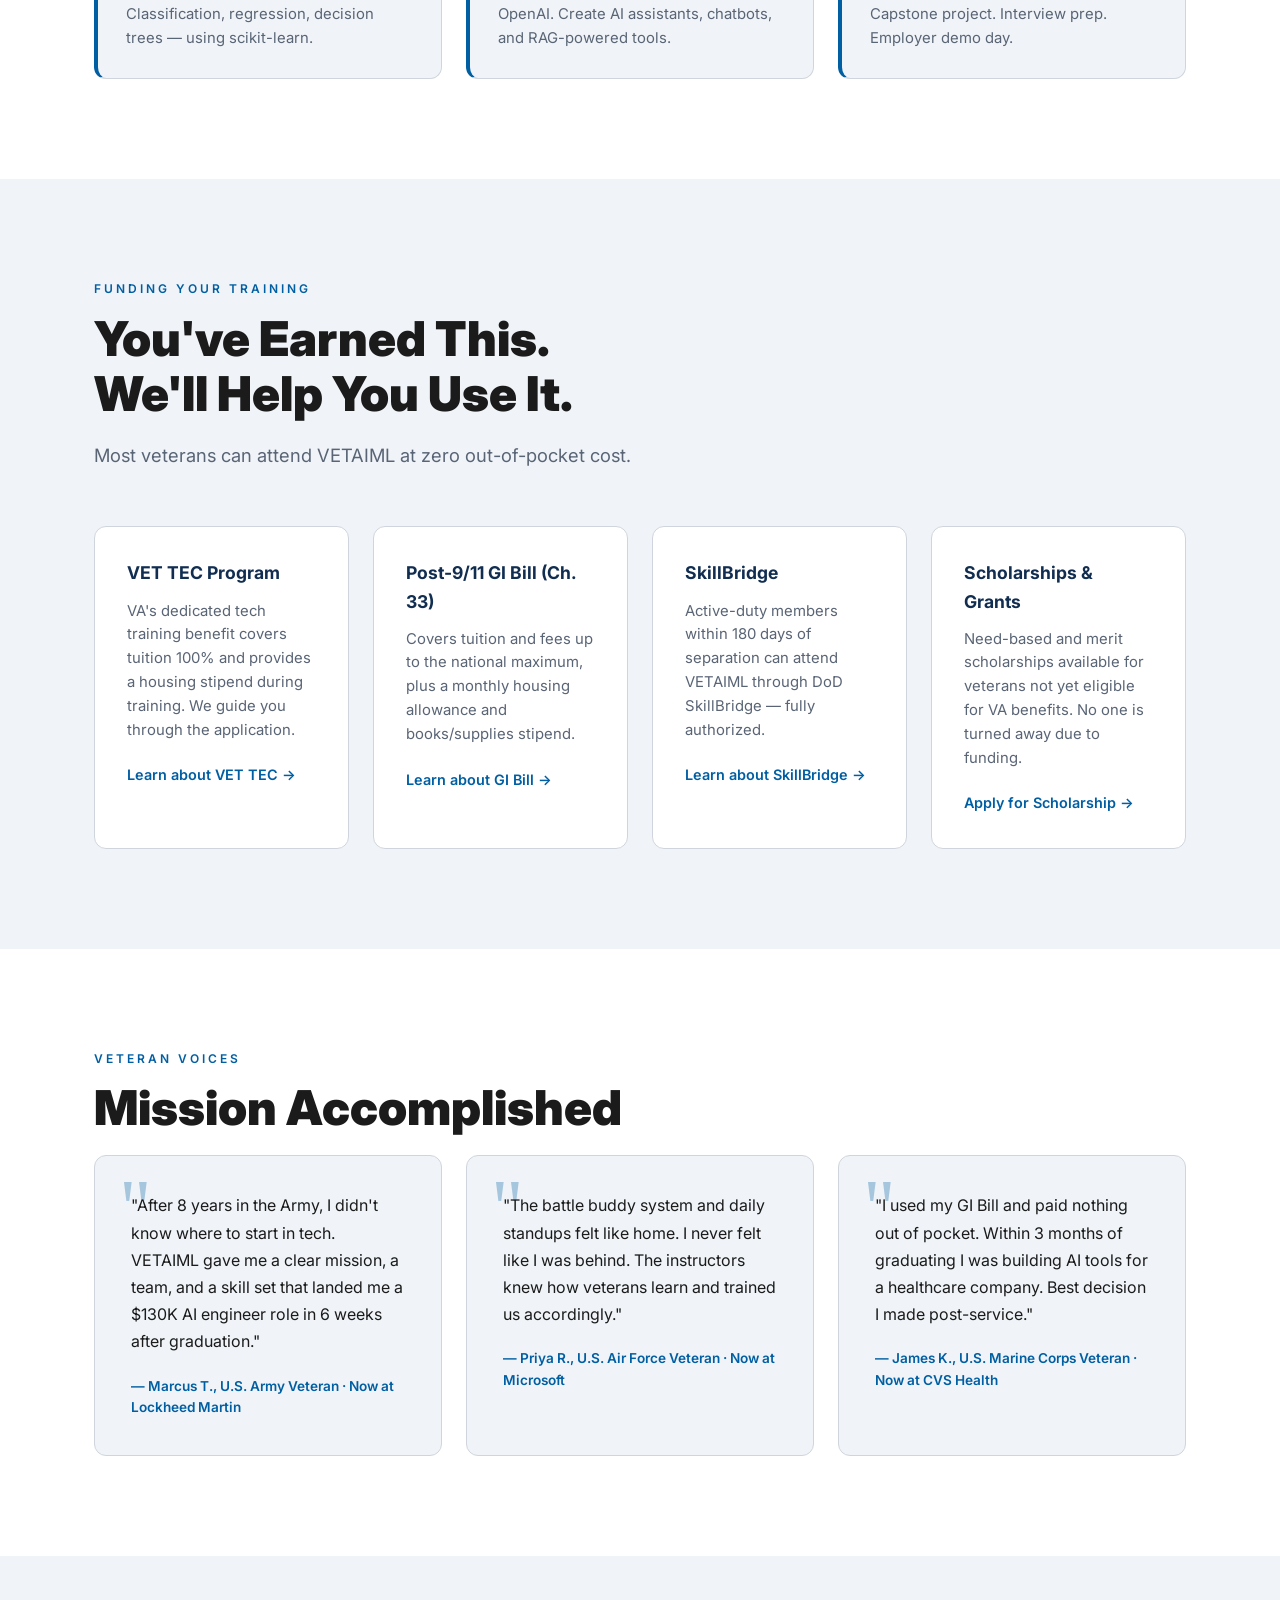
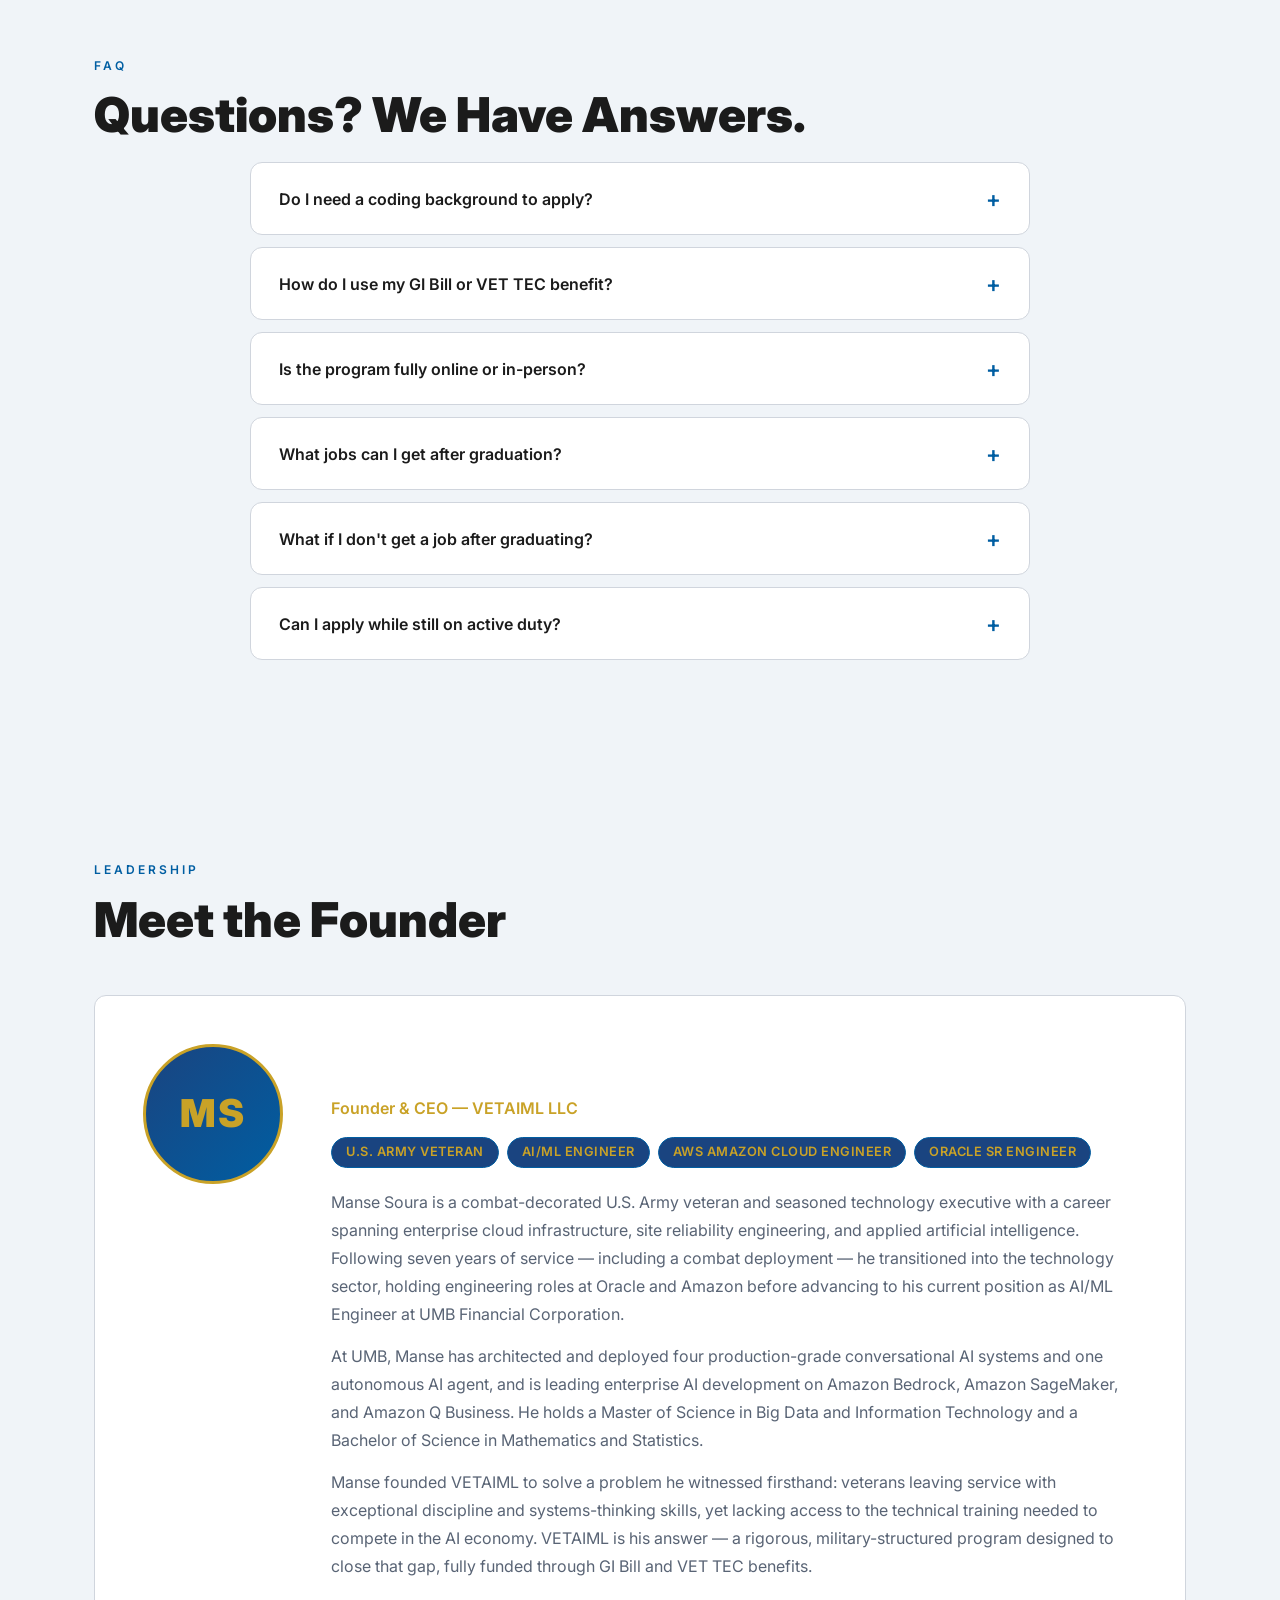
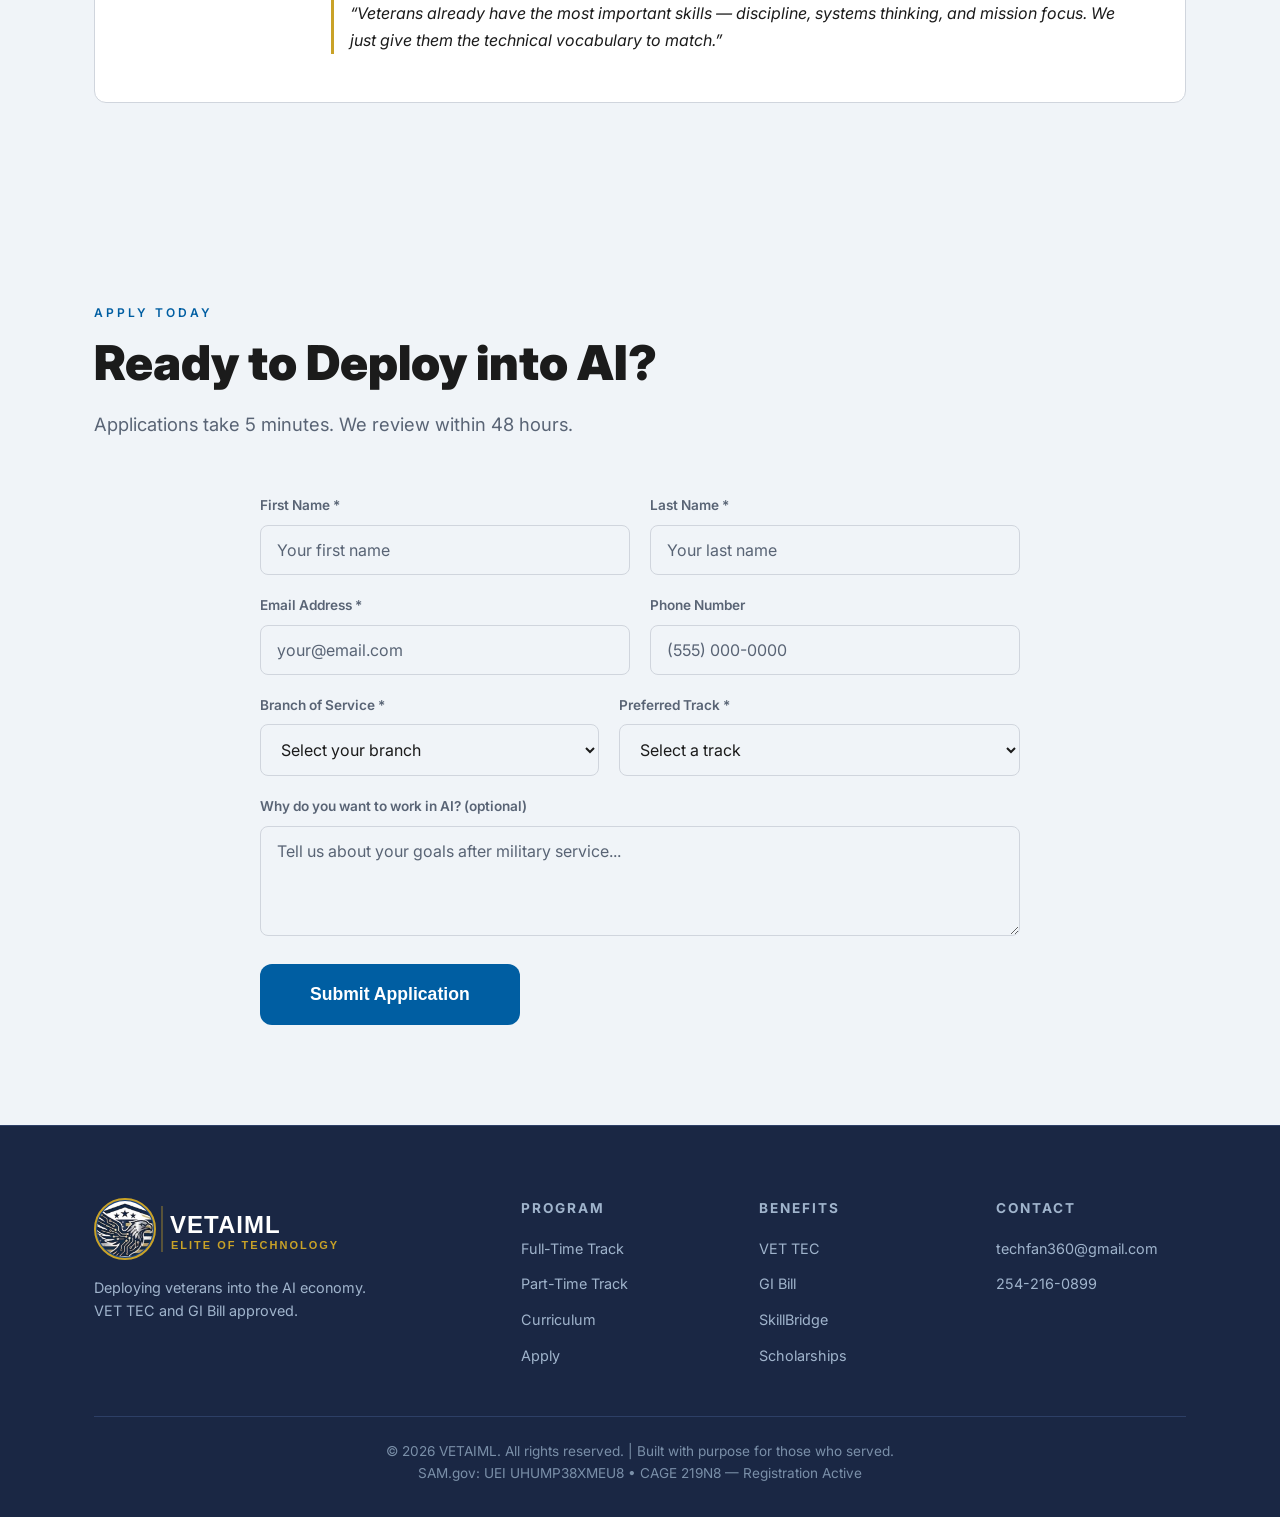
==== commit 6304ca46: "Add applications-closed warning banner to hero section" ====
--- a/website/index.html
+++ b/website/index.html
@@ -5,7 +5,7 @@
   <meta name="viewport" content="width=device-width, initial-scale=1.0" />
   <title>VETAIML — AI Training for Military Veterans</title>
   <link rel="canonical" href="https://vetaiml.com" />
-  <link rel="stylesheet" href="styles.css?v=3" />
+  <link rel="stylesheet" href="styles.css?v=5" />
   <link rel="preconnect" href="https://fonts.googleapis.com" />
   <link href="https://fonts.googleapis.com/css2?family=Inter:wght@300;400;600;700;900&display=swap" rel="stylesheet" />
 </head>
@@ -56,6 +56,10 @@
   <section class="hero" id="home">
     <div class="hero-overlay"></div>
     <div class="hero-content">
+      <div class="warning-banner warning-banner-hero" role="alert">
+        <strong>Due to high volume, this session is closed</strong> so our team can carefully review every submission. We appreciate your interest and are unable to take new applications at this time. We will start accepting new applications in December 2026.
+        <br />Thank you.
+      </div>
       <div class="hero-badge">VET TEC &amp; GI Bill Approved</div>
       <h1>The <span class="accent">AI Workforce</span><br />Starts Here.</h1>
       <p class="hero-sub">Accelerated AI training for military veterans and civilians.<br />12 weeks. Real skills. Career-ready.</p>
--- a/website/styles.css
+++ b/website/styles.css
@@ -233,6 +233,35 @@
   .site-banner { font-size: 0.95rem; padding: 8px 12px; }
 }
 
+/* ---- WARNING BANNER (e.g. applications closed) ---- */
+.warning-banner {
+  background: #fff3cd;
+  color: #664d03;
+  border: 1px solid #ffe69c;
+  border-left: 5px solid #ffc107;
+  border-radius: 8px;
+  padding: 16px 20px;
+  margin: 0 0 28px;
+  text-align: left;
+  font-size: 1rem;
+  line-height: 1.5;
+}
+
+.warning-banner-hero {
+  max-width: 720px;
+  margin: 0 0 24px;
+  text-align: center;
+  font-size: 1.05rem;
+  font-weight: 600;
+  box-shadow: 0 6px 24px rgba(0,0,0,0.35);
+  animation: warningPulse 2.4s ease-in-out infinite;
+}
+
+@keyframes warningPulse {
+  0%, 100% { box-shadow: 0 6px 24px rgba(255,193,7,0.35); }
+  50% { box-shadow: 0 6px 32px rgba(255,193,7,0.75); }
+}
+
 .banner-cta {
   margin-left: 16px;
   background: var(--navy-dark);
